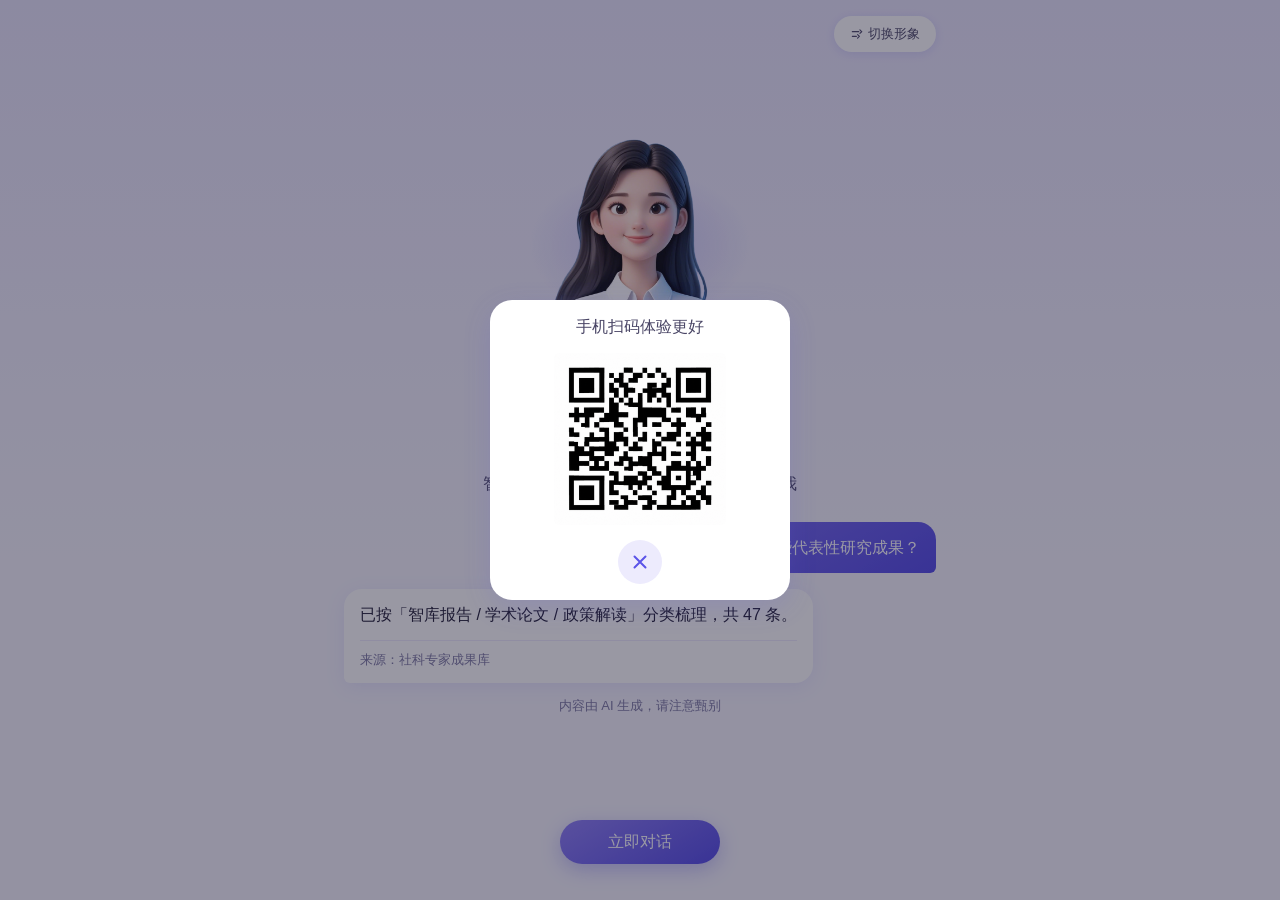
==== index.html @ 38e5b676 "feat: H5 演示站 v1 —— 对话主链路、登录态与账户体系 覆盖首页 / 对话 / 历史 / 账户 / 改手机号 / 404 / 500 七页， 设计体系落在 h5v2/（与父仓库 manua" ====
<!doctype html>
<html lang="zh-CN">
<head>
<meta charset="utf-8">
<meta name="viewport" content="width=device-width, initial-scale=1, viewport-fit=cover">
<title>数字人对话 | 湖北社科数据信息联盟</title>
<link rel="stylesheet" href="./h5v2/tokens.css">
<link rel="stylesheet" href="./h5v2/base.css">
<style>
/* ==========================================================================
   首页 · Companion-Hero —— 见 h5v2/DESIGN.md §4.1
   骨架：顶部切换形象 → 数字人形象位 → 问候语 → 收音波形 →
         对话示例（用户气泡 / AI 气泡）→ AI 标识合规行 → 底部圆形操作区

   本文件只写结构与页面级变体类，不覆写 base.css 的组件样式（§12）。
   气泡、来源标注、AI 标识三个组件来自 base.css D3，此处只给它们一个纵向栈。
   ========================================================================== */

/* 隐藏滚动条，但保留滚动能力。
   移动端本来不画滚动条，这里只处理桌面浏览器预览与部分安卓 WebView
   （Chromium 会在右侧画一条常驻条，截图与真机观感都对不上）。
   注意不是 overflow: hidden —— 那会把滚动一起禁掉，
   也是体系 §11 明令禁止的横向溢出兜底写法。
   微信 X5 是 Chromium 内核走 ::-webkit-scrollbar，Firefox 走 scrollbar-width。 */
html {
  scrollbar-width: none;        /* Firefox */
  -ms-overflow-style: none;     /* 旧 Edge / IE 内核 */
}
html::-webkit-scrollbar,
body::-webkit-scrollbar {
  width: 0;
  height: 0;
}

/* 顶部雾光铺在 body 上，由画布铺满整个视口宽度。
   不能画在 .home 上：.h5 有 max-inline-size: var(--w-content)（640px），
   宽屏下正文列居中，画在列上则两侧露出 body 的纯底色 --canvas，
   看起来就是"左右两片空白"。铺到 body 后，任何宽度下渐变都连续。
   微信内视口本来就窄于 640px，效果与改动前一致。
   形象背后那圈品牌柔光由 base.css 的 .figure::before 提供，
   这里不叠 --grad-aura，否则同一处渐变会重影。 */
body {
  background: var(--grad-hero);
}

.home__main {
  flex: 1 1 auto;
  display: flex;
  flex-direction: column;
  padding-top: var(--sp-md);
  /* 内容超出视口时整页滚动（§9「页面必须能滚」），不做固定高度 */
}

/* 顶部工具行：切换形象。这里不重绘微信导航栏，只是一个页内动作。 */
.toprow {
  display: flex;
  justify-content: flex-end;
}

/* 主体内容在「胶囊以下、按钮以上」的剩余空间里垂直居中。
   用前后两个弹性占位实现，而不是 justify-content: center ——
   居中溢出是双向的，内容高于容器时顶部会被推出视口且永远滚不到。
   弹性占位在空间不足时收缩为 0，内容自然从顶部开始并正常滚动。 */
.home__stage {
  flex: 1 1 auto;
  display: flex;
  flex-direction: column;
}
.home__stage::before,
.home__stage::after {
  content: "";
  flex: 1 1 0;
  min-height: 0;
}

/* 形象位：固定几何舞台（§9.1 允许写死的场景之一）。
   高度是「视口扣掉其余全部内容」后的剩余量：
     578px = 页面内边距 + 顶部胶囊 + 问候语 + 收音行 + 对话示例 + 合规行
           + 底部按钮让位（实测值，改文案后需重新实测）
   宽屏/高屏时撑到基准 286px（--figure-hero）；矮屏先压形象，
   压到 190px 为止，再不够才整页滚动。这样首屏始终是「一屏叙事」。 */
.figure--hero {
  max-width: 300px;   /* 固定几何：避免平板宽度下形象被拉成巨幅 */
  margin: var(--sp-sm) auto 0;
  height: clamp(190px, calc(100dvh - 578px), var(--figure-hero));
  /* 行高必须显式定为容器高。
     .figure 是 grid，隐式行高为 auto 时会被图片内容撑到 300px，
     于是 .figure__img 的 max-height:100% 解析成 300 而不是舞台高度，
     图片溢出、顶部被裁（实测裁掉 66px，正好切到头顶）。
     定为 100% 后图片按舞台高度等比缩放，不再溢出。 */
  grid-template-rows: 100%;
}

/* 问候语居中：首页是「建立关系」的场景，不是信息列表，
   居中的问候与形象位共用同一条中轴，视线不用左右找对齐线。 */
.home__greet {
  padding-top: var(--sp-md);
  text-align: center;
}

/* 收音状态行：波形 + 一句状态文字，作为整体居中。
   波形只在真正收音时动（§8），静止态是静态图形，不空转。 */
.listening {
  display: flex;
  align-items: center;
  justify-content: center;
  gap: var(--sp-xs);
  padding-top: var(--sp-md);
}
.listening__text {
  font-size: var(--text-base);
  color: var(--ink-3);
  /* 文案颜色跟着状态走，过渡只动 color（§8 只动 transform/opacity 的补充：
     颜色过渡属于允许的「背景色/边框色过渡」同类，不引起重排） */
  transition: color var(--dur-short) var(--ease-out);
}
/* 未收音时是灰色动作提示；收音中转为品牌色，与波形、按钮同步 */
.listening__text.is-live {
  color: var(--brand);
}

/* 对话流容器。base.css 有气泡本身，但没有给它们一个纵向栈，
   这里是页面级结构类，数值全部走令牌。 */
.thread {
  display: flex;
  flex-direction: column;
  gap: var(--sp-md);
  padding-top: var(--sp-lg);
}

/* 底部圆形操作区：浮动固定在视口底部，内容从下方穿过。
   用 fixed 而非 sticky —— sticky 要有个滚动祖先才粘得住，
   这里内容居中后整页可能不滚，sticky 就浮不起来了。
   文字色与阴影已由 base.css 的 .iconbtn 提供，不覆写。 */
.dock--float {
  position: fixed;
  left: 50%;
  bottom: calc(var(--sp-lg) + var(--pad-bottom));
  transform: translateX(-50%);
  z-index: var(--z-nav);
  display: none;          /* 默认藏起，微信端由 .is-wx 换回来 */
}

/* ==========================================================================
   底部动作区：按环境二选一
   ==========================================================================
   微信端：录音 · 键盘两个图标钮 —— 语音与身份都由微信提供。
   非微信：整组换成「立即对话」。两个钮都要靠微信（语音入口、登录），
           留着也点不动，不如换成一个能用的。

   **默认（无 JS、无类名）显示哪一个**：先给「非微信」是保守选择 ——
   非微信下显示可用入口，总好过微信下露出两个会弹登录框的钮；
   而微信端脚本一定会跑（不然整个页面都不工作），跑起来就切过去。
   若脚本没跑，微信端会看到「立即对话」，仍可用，只是少了语音入口。 */
.dock-cta {
  position: fixed;
  left: 50%;
  bottom: calc(var(--sp-lg) + var(--pad-bottom));
  transform: translateX(-50%);
  z-index: var(--z-nav);

  display: inline-flex; align-items: center; justify-content: center;
  min-height: var(--h-control);
  padding: 0 var(--sp-2xl);
  border-radius: var(--r-pill);
  background: var(--grad-brand);
  color: var(--on-brand);
  font-size: var(--text-base);
  font-weight: var(--w-mid);
  white-space: nowrap;
  box-shadow: var(--sh-brand);
  transition: transform var(--dur-micro) var(--ease-out);
}
.dock-cta:active { transform: translateX(-50%) translateY(1px); }
/* 按钮不该有链接的下划线。base.css 给 a:hover 加了 text-decoration: underline，
   那是给正文里的链接用的；这里是按钮形态，覆写掉。 */
.dock-cta,
.dock-cta:hover { text-decoration: none; }

/* 收音状态行（波形 + 「点按开始说话」）整块只在微信端出现：
   非微信端没有语音入口（底部已换成「立即对话」），留一行「点按开始说话」
   会指着一个不存在的动作。默认隐藏，微信端由 .is-wx 放出来。 */
.listening { display: none; }
.is-wx .listening { display: flex; }

/* ==========================================================================
   扫码引导弹层 —— 定死 300×300，不做任何响应式
   ==========================================================================
   尺寸写死是刻意的例外：这张弹窗在演示里要出现在各种截图中，
   「每个视口长得都一样」比「随屏幕自适应」更重要。
   注意与体系「避免绝对高度」（§9）的冲突 —— 那条针对的是**页面容器**，
   弹窗是固定几何控件，属于官方允许的豁免（同 §9.1 的形象位）。

   300×300 装不下「标题 + 大二维码 + 取消钮」三件，
   必须收掉一样。这里收了边距与二维码，而不是删取消钮 ——
   二维码天然不会被「看到一个就够」，多留 15px 的实际扫码距离影响极小，
   而少一个关闭按钮就是硬伤。

   选择器写成 dialog.modal.qrsheet 而不是单个 .qrsheet：
   base.css 里 dialog.modal 的特异性是 (0,1,1)，比单类名的 (0,1,0) 高，
   不叠一层就会被它的 width / max-width / padding 静默盖掉（本页踩过一次）。 */
dialog.modal.qrsheet {
  width: 300px;
  height: 300px;
  max-width: none;
  box-sizing: border-box;
  /* 竖向排布 + 把内容摊开：标题在上、二维码居中、取消钮贴底 */
  display: flex;
  flex-direction: column;
  align-items: center;
  justify-content: space-between;
  padding: var(--sp-md);
  /* 整层文字居中：.modal 是屏幕居中的陈列式弹层，标题左对齐会显得偏。
     二维码本身也是居中元素，整体一条中轴。 */
  text-align: center;
}

/* dialog 未打开时必须真正消失。
   原生 dialog 默认 `display: none`，但上面给 `dialog.modal.qrsheet` 写了
   `display: flex` —— 那条**特异性更高**，把 UA 的隐藏盖掉了，
   于是这个弹层在关闭状态下依然渲染成页面里的一块内容（微信端「滑动可见」
   就是这个原因）。补一条同特异性的规则把它按回 none。
   `[open]` 的 (0,2,1) > 这里 (0,2,1) 且后写，所以打开时仍正常显示。 */
dialog.modal.qrsheet:not([open]) { display: none; }

/* 标题弱化：这一屏的主角是二维码，标题只是一行注解。
   用 --text-base(16) —— 比二维码低一个量级，也与正文同级，不再抢眼。
   说明句已移除 —— 标题本身「手机扫码体验更好」已经说完了。
   nowrap：定死尺寸后标题若折行会顶掉下面的二维码。 */
dialog.modal.qrsheet h2 {
  font-size: var(--text-base);
  font-weight: var(--w-mid);
  color: var(--ink-2);
  white-space: nowrap;
}

.qrbox {
  display: grid;
  place-items: center;
  min-height: 0;         /* 允许在 flex 列里收缩，否则会把取消钮挤出去 */
}
/* 二维码：定死尺寸容器下的确定性取值。
   300 − 上下内边距(16×2) − 标题行(约 24) − 取消钮(44) − 两段间隙 ≈ 186。 */
.qrbox img {
  width: 180px;
  height: 180px;
  padding: var(--sp-2xs);
  background: #FFFFFF;   /* 二维码必须压白底，深色下不加白底会与深底糊在一起 */
  border-radius: var(--r-sm);
}
/* 取消钮：底部居中。
   原先是白底 + 品牌色图标，在同样偏白的弹层面板上几乎看不出是个按钮
   （用户反馈「不够明显」）。改成品牌柔光底 + 品牌色图标 ——
   有了可辨的底，「这是个能按的东西」才立得住；
   仍是次级观感（不是实心主色），不会抢走二维码的注意力。 */
.qrbox__close { display: flex; justify-content: center; }
.qrbox__close .iconbtn {
  width: var(--h-control);
  height: var(--h-control);
  min-height: var(--h-control);
  background: var(--brand-soft);
  color: var(--brand);
  /* 柔光底已经说明了边界，阴影反而脏；去掉基类那层 sh-btn */
  box-shadow: none;
}
/* 图标略放大：圆钮里 20px 的叉偏小，视觉上「按不实」 */
.qrbox__close .iconbtn svg { width: 22px; height: 22px; }

/* 微信端（由脚本打上 .is-wx）把两个图标钮换回来 */
.is-wx .dock { display: flex; }
.is-wx .dock-cta { display: none; }

/* 录音中：录音键上色，与收音行的波形呼吸同步。
   用 base.css 既有的 .iconbtn--brand 变体（品牌渐变底 + 反白图标 + 品牌投影），
   不新增视觉语言。颜色不是唯一信号 —— 波形动起来、文案切成「我在听，你说」、
   按钮 aria-pressed 转 true，三条通道同时说明状态（§10）。

   这里只保留 transform 过渡（按下反馈），去掉 background-color 过渡：
   .iconbtn 的录音态背景是渐变（background-image），而它的背景色是 transparent。
   background-image 不参与过渡，背景色却在过渡 —— 途中渐变被近乎透明的背景色
   挡住，图标却已经转白，会出现约 100ms 的「图标消失」帧。
   状态切换一步到位更干净，也不会引起重排（§8）。 */
#btn-mic {
  transition: transform var(--dur-micro) var(--ease-out);
}

/* 录音中：与回复播报钮同一套扩散波 —— 同一个 speakwave 关键帧，
   视觉语言不分叉（都是「这个元素正在出声」）。
   挂在 .iconbtn--brand 上而不是自己加状态类：录音时 render() 已经会给
   这个类（品牌渐变底），复用现成的判据，不再多一个要同步的状态。
   波纹只在真正收音时出现；识别中（.is-busy）不加，那时是转圈在表达进度。 */
#btn-mic.iconbtn--brand:not(.is-busy)::after {
  content: '';
  position: absolute;
  inset: 0;
  border-radius: var(--r-pill);
  border: 2px solid var(--brand);
  animation: speakwave 1600ms var(--ease-out) infinite;
  pointer-events: none;
}
/* .iconbtn 没写 position，绝对定位的 ::after 会以页面为参照 —— 补上 */
#btn-mic { position: relative; }

/* 录音键三态图标互斥：麦克风 / 转圈 */
#btn-mic .iconbtn__spin { display: none; }
#btn-mic.is-busy .iconbtn__mic { display: none; }
#btn-mic.is-busy .iconbtn__spin { display: block; }

/* 识别中：转圈。只动 transform（§8），布尔量旋转最省事也最稳 */
#btn-mic.is-busy .iconbtn__spin {
  animation: micspin 800ms linear infinite;
}
@keyframes micspin { to { transform: rotate(360deg); } }

/* 识别中禁用按压位移，否则转圈会跟着跳 */
#btn-mic.is-busy:active { transform: none; }

/* 降级动效时转圈显式停住。
   不靠 base.css 的全局钳制（它把时长压到 150ms、只跑一次，
   结果同样是静止，但那条规则读起来像"忘了处理"）。
   口径与本文件的 .wave：停成静态可辨的图形，
   "正在进行"这件事由旁边那句「正在识别你说的话」承担，不靠图形空转（§8）。 */
@media (prefers-reduced-motion: reduce) {
  #btn-mic.is-busy .iconbtn__spin { animation: none; }
  /* 波纹停住，留一圈静态描边 —— 状态不丢（底色已是品牌渐变），
     但不空转。与 base.css 里 .speakbtn 的处理同一口径。 */
  #btn-mic.iconbtn--brand:not(.is-busy)::after {
    animation: none;
    opacity: .45;
    transform: none;
  }
}
/* 内容底部让位 = 按钮直径 + 按钮下边距(--sp-lg) + 安全区 + 8px 余量。
   与 .dock--float 的 bottom 口径一致，最后一行正好落在按钮上方。 */
.home__main--hasdock {
  padding-bottom: calc(var(--h-dock) + var(--sp-lg) + var(--pad-bottom) + var(--sp-xs));
}

/* ---- 形象选择弹层（原生 dialog，见 DESIGN.md D8） ---- */
.picker {
  display: flex;
  flex-direction: column;
  gap: var(--sp-xs);
  margin-top: var(--sp-md);
}
.picker__opt {
  width: 100%;
  display: flex;
  align-items: center;
  gap: var(--sp-md);
  padding: var(--sp-sm);
  background: var(--mist-1);
  border-radius: var(--r-md);
  text-align: left;
  /* 选中态只改 outline-color，不改 border-width（会抖，§5） */
  outline: 2px solid transparent;
  outline-offset: -2px;
  transition: outline-color var(--dur-micro) var(--ease-out);
}
.picker__opt[aria-pressed="true"] { outline-color: var(--brand); }

.picker__thumb {
  flex: 0 0 auto;
  width: 56px;   /* 固定几何控件：头像缩略图（§9.1） */
  height: 56px;
  border-radius: var(--r-pill);
  overflow: hidden;
  /* 白底占位素材直接落在白底上，无需 multiply，深浅色下都不用换混合模式 */
  background: var(--surface);
}
.picker__thumb img {
  width: 100%;
  height: 100%;
  object-fit: cover;
  object-position: 50% 12%;
}
.picker__body { flex: 1 1 auto; min-width: 0; }
.picker__name { display: block; font-size: var(--text-base); font-weight: var(--w-mid); }
.picker__desc { display: block; margin-top: var(--sp-3xs); font-size: var(--text-xs); color: var(--ink-3); }
/* 选中不只靠颜色：另给一个勾选图标（§10 状态双通道） */
.picker__check { flex: 0 0 auto; width: 20px; height: 20px; color: var(--brand); opacity: 0; }
.picker__opt[aria-pressed="true"] .picker__check { opacity: 1; }

/* ---- 录音识别结果弹窗 ---- */

/* 编辑框：多行、可改。录音转写结果常有错字，让用户改完再发。
   base.css 的 .field__input 是单行样式，这里给 textarea 补最小高度与行高。 */
.speechbox {
  min-height: 108px;
  line-height: var(--lh-body);
  resize: none;              /* 移动端不需要手动拉高，交给 rows 与自适应 */
  overflow-y: auto;
}

/* 说明句与编辑框之间的间距。
   base.css 的 dialog.sheet p 只给了 --sp-xs（8px）下边距，说明句会贴住输入框。
   按正文行距的呼吸感取 --sp-md（16px），不覆写 base.css 的 p 规则，只作用于本处。 */
.speechsheet-intro { margin-bottom: var(--sp-md); }

/* 录音期间的禁用外观。
   口径沿用 base.css 的 .iconbtn[disabled]（opacity .45）。
   选择器不绑 .iconbtn —— 被拦的两个按钮一个是 .iconbtn（键盘）、
   一个是 .pill（切换形象），绑了就漏掉后者。
   看着还能按却按不动，比看着就不能按更糟，所以压暗是必需的，
   但 pointer-events 要保留 auto，否则收不到点击、给不出原因提示。 */
.is-blocked {
  opacity: .45;
  cursor: not-allowed;
}
.is-blocked:active { transform: none; }

/* 反馈条走顶部 —— 已收进 base.css 的 .toast，本页不再覆写。
   原先这里有一份「贴底改贴顶」的页面级覆写，那是因为组件默认贴底；
   现在组件统一走顶部，各页就不必各自纠正一遍。 */
</style>
</head>
<body>

<div class="h5 home">
  <main class="h5__main home__main home__main--hasdock">

    <div class="toprow">
      <button class="pill" type="button" id="change-avatar">
        <svg viewBox="0 0 24 24" fill="none" stroke="currentColor" stroke-width="2"
             stroke-linecap="round" aria-hidden="true">
          <path d="M4 8h11M4 16h7"/><path d="M17 5l3 3-3 3M13 13l3 3-3 3"/>
        </svg>
        切换形象
      </button>
    </div>

    <div class="home__stage">

      <figure class="figure figure--hero">
        <!-- 属性尺寸要与素材真实比例一致（1024×1024，1:1）。
             写成 300×400（3:4）会在解码前按错误比例占位、加载完再跳一下。
             另注意 img 有 max-height:100%，舞台比 300px 矮时会从顶部裁掉
             超出部分，所以这张图必须能与舞台共存，别再把舞台压得比图还矮。 -->
        <!-- 这里的初始 src 必须与 AVATARS[0] 一致：脚本要等人像解码后才替换，
             不一致的话首帧会闪一下另一张形象。 -->
        <img class="figure__img" id="hero-img"
             src="./h5v2/assets/avatars/avatar-01.png"
             alt="数字人形象：3D 女性，白色衬衫，无动作"
             width="300" height="300" loading="eager" decoding="async">
      </figure>

      <div class="greet home__greet">
        <h1 class="greet__hi">你好，今天想聊点什么</h1>
        <p class="greet__sub">智库报告 / 学术论文 / 政策解读，都可以问我</p>
      </div>

      <!-- 默认态「点按开始说话」：这是给用户的一句动作提示，不是收音状态。
           波形与之联动，未收音时静止（不加 is-live），点按后才起呼吸。 -->
      <div class="listening" role="status" aria-live="polite">
        <span class="wave" id="hero-wave" aria-hidden="true">
          <i></i><i></i><i></i><i></i><i></i><i></i><i></i>
        </span>
        <span class="listening__text" id="listen-text">点按开始说话</span>
      </div>

      <!-- 对话示例：让用户一眼看懂这个入口能问什么、答成什么样。
           内容为演示数据，AI 回答连带来源（DESIGN.md §7 可核查）。 -->
      <section class="thread" aria-label="对话示例">
        <p class="bubble bubble--user">长江经济带的区域协调发展，有哪些代表性研究成果？</p>

        <div class="bubble bubble--ai">
          已按「智库报告 / 学术论文 / 政策解读」分类梳理，共 47 条。
          <span class="bubble__src">来源：社科专家成果库</span>
        </div>
      </section>

      <p class="aiflag">内容由 AI 生成，请注意甄别</p>

    </div>

  </main>
</div>

<div class="dock dock--float">
  <!-- aria-pressed=false 是默认态：尚未录音。
       三态：默认（白底紫图标）→ 录音中（品牌渐变 + .iconbtn--brand）
             → 识别中（.is-busy，麦克风换成转圈）。 -->
  <button class="iconbtn" type="button" id="btn-mic"
          aria-label="录音提问" aria-pressed="false">
    <svg class="iconbtn__mic" viewBox="0 0 24 24" fill="none" stroke="currentColor" stroke-width="1.9"
         stroke-linecap="round" aria-hidden="true">
      <rect x="9" y="3" width="6" height="11" rx="3"/><path d="M5 11a7 7 0 0 0 14 0M12 18v3"/>
    </svg>
    <svg class="iconbtn__spin" viewBox="0 0 24 24" fill="none" stroke="currentColor" stroke-width="2.2"
         stroke-linecap="round" aria-hidden="true">
      <circle cx="12" cy="12" r="9" stroke-opacity=".3"/>
      <path d="M21 12a9 9 0 0 0-9-9"/>
    </svg>
  </button>
  <!-- 录音期间本钮不可达：href 由脚本摘除，点击改为提示。 -->
  <a class="iconbtn" href="./chat.html" id="btn-keyboard" aria-label="键盘输入">
    <svg viewBox="0 0 24 24" fill="none" stroke="currentColor" stroke-width="1.9"
         stroke-linecap="round" stroke-linejoin="round" aria-hidden="true">
      <rect x="2.5" y="5.5" width="19" height="13" rx="2.6"/>
      <path d="M7 10h.01M11 10h.01M15 10h.01M7 14h10"/>
    </svg>
  </a>
</div>

<!-- 非微信浏览器备选入口：那两个图标钮（录音 / 键盘）要依赖微信的语音与登录，
     非微信端两个都用不了，所以整组换成一句话进对话。
     微信端仍用原本那两个钮（授权由 Auth.boot() 在加载时完成）。
     这个 <a> 常驻在 DOM 里，只是非微信端才出现，所以自带 href 兜底、
     不需要脚本参与 —— 纯样式切换，少了「脚本没跑起来就没有入口」的风险。 -->
<a class="dock-cta" href="./chat.html" id="btn-start">立即对话</a>

<dialog class="sheet" id="avatar-sheet" aria-labelledby="avatar-sheet-title">
  <h2 id="avatar-sheet-title">选择数字人形象</h2>

  <div class="picker" id="avatar-list"></div>

  <div class="cluster">
    <button class="btn btn--quiet" type="button" id="avatar-cancel">取消</button>
  </div>
</dialog>

<!-- 录音转写弹窗。识别结果常带错字，先给用户一个可改的框再发。
     用原生 dialog：Esc 自带关闭，焦点自动锁在弹层内。 -->
<dialog class="sheet" id="speech-sheet" aria-labelledby="speech-title">
  <h2 id="speech-title">确认提问内容</h2>
  <p class="speechsheet-intro">以下是语音识别结果，可以直接修改。</p>

  <label class="field" for="speech-text">
    <span class="sr-only">语音识别结果</span>
    <textarea class="field__input speechbox" id="speech-text" rows="3"
              spellcheck="false"></textarea>
  </label>

  <div class="cluster">
    <button class="btn btn--quiet" type="button" id="speech-cancel">取消</button>
    <button class="btn btn--primary" type="button" id="speech-send">发送</button>
  </div>
</dialog>

<!-- 扫码引导：非微信浏览器打开时自动弹出。
     非微信端没有录音入口（底部已换成「立即对话」），扫码进微信体验才完整。
     用 .modal（居中）而不是 .sheet（贴底）：一张二维码居中陈列更像「看板」，
     从底部升起会读成「顺手划掉的提示」，与它要引导的动作不符。 -->
<dialog class="modal qrsheet" id="qr-sheet" aria-labelledby="qr-title" tabindex="-1">
  <h2 id="qr-title">手机扫码体验更好</h2>

  <div class="qrbox">
    <img src="./assets/demo-qr.png" alt="扫码在微信中打开" width="320" height="320"
         loading="lazy" decoding="async">
  </div>

  <!-- 取消：底部居中的圆形图标钮（×）。与首页底部那系列圆钮同一套外观
       （base.css 的 .iconbtn），只是尺寸按弹层收一档到 --h-control。 -->
  <div class="qrbox__close">
    <button class="iconbtn" type="button" id="qr-close" aria-label="关闭">
      <svg viewBox="0 0 24 24" fill="none" stroke="currentColor" stroke-width="2.2"
           stroke-linecap="round" aria-hidden="true">
        <path d="M6 6l12 12M18 6L6 18"/></svg>
    </button>
  </div>
</dialog>

<!-- 反馈条：只在「结果不可见」时用（§7）。录音期间点了禁用钮属于此类。 -->
<div class="toast" id="toast" role="status" aria-live="polite" hidden></div>

<script src="./auth.js"></script>
<script>
(function () {
  'use strict';

  /* 占位素材两张，正式形象待授权后替换（DESIGN.md §6）。
     下标 0 即默认形象 —— 这里放女性。顺序同时是 localStorage 的取值口径，
     与 chat.html 的 AVATAR_SRC 必须逐位对应，改一边就要改另一边。 */
  var AVATARS = [
    {
      src: './h5v2/assets/avatars/avatar-01.png',
      name: '形象一',
      desc: '白色衬衫 · 女性',
      alt: '数字人形象：3D 女性，白色衬衫，无动作'
    },
    {
      src: './h5v2/assets/avatars/avatar-02.png',
      name: '形象二',
      desc: '浅蓝衬衫 · 男性',
      alt: '数字人形象：3D 男性，浅蓝衬衫，双手抱臂'
    }
  ];

  var current = 0;
  var heroImg = document.getElementById('hero-img');
  var sheet = document.getElementById('avatar-sheet');
  var list = document.getElementById('avatar-list');

  var CHECK_SVG =
    '<svg class="picker__check" viewBox="0 0 24 24" fill="none" stroke="currentColor" ' +
    'stroke-width="2.4" stroke-linecap="round" stroke-linejoin="round" aria-hidden="true">' +
    '<path d="M20 6L9 17l-5-5"/></svg>';

  function renderOptions() {
    list.innerHTML = AVATARS.map(function (a, i) {
      return '<button class="picker__opt" type="button" data-index="' + i + '" ' +
             'aria-pressed="' + (i === current) + '">' +
               '<span class="picker__thumb">' +
                 '<img src="' + a.src + '" alt="" width="56" height="56">' +
               '</span>' +
               '<span class="picker__body">' +
                 '<span class="picker__name">' + a.name + '</span>' +
                 '<span class="picker__desc">' + a.desc + '</span>' +
               '</span>' +
               CHECK_SVG +
             '</button>';
    }).join('');
  }

  /* 形象选择要跨页保持：对话页顶栏小头像与欢迎卡都用同一个形象。
     存 localStorage 而不是 URL 参数 —— 用户从首页去对话页有两条路径
     （键盘钮、录音转写弹窗发送），参数方案得两处都带上，漏一处就不一致。
     老内核可能禁 localStorage，读写都包一层 try，失败就退回默认形象。 */
  var AVATAR_KEY = 'skl.avatar';

  function rememberAvatar(i) {
    try { localStorage.setItem(AVATAR_KEY, String(i)); } catch (err) { /* 无痕模式等，忽略 */ }
  }

  function recallAvatar() {
    try {
      var v = parseInt(localStorage.getItem(AVATAR_KEY), 10);
      return (v >= 0 && v < AVATARS.length) ? v : 0;
    } catch (err) { return 0; }
  }

  function applyAvatar(i) {
    current = i;
    var a = AVATARS[i];
    heroImg.src = a.src;
    heroImg.alt = a.alt;
    renderOptions();
    rememberAvatar(i);
  }

  /* 形象选择。老内核（X5）无 showModal 时退化为直接轮换，
     不让首页的主入口变成死按钮。 */
  document.getElementById('change-avatar').addEventListener('click', function () {
    if (typeof sheet.showModal === 'function') {
      renderOptions();
      sheet.showModal();
    } else {
      applyAvatar((current + 1) % AVATARS.length);
    }
  });

  list.addEventListener('click', function (e) {
    var opt = e.target.closest('.picker__opt');
    if (!opt) return;
    applyAvatar(Number(opt.dataset.index));
    sheet.close();
  });

  document.getElementById('avatar-cancel').addEventListener('click', function () {
    sheet.close();
  });

  /* ======================================================================
     收音 → 识别 → 转写确认
     状态机：idle → recording → recognizing → idle（弹窗期间也属 idle，
     麦克风回到默认免得与弹窗两处同时"活跃"）
     这是演示件：识别结果与耗时都是写死的，不做真实录音。
     ====================================================================== */

  var mic = document.getElementById('btn-mic');
  var wave = document.getElementById('hero-wave');
  var listenText = document.getElementById('listen-text');

  var RECOGNIZE_MS = 2000;   /* 演示：识别耗时 2s，见需求 */

  /* 演示用识别结果 —— 与首页示例对话同一主题，跳转对话页后能接上 */
  var DEMO_SPEECH = '长江经济带的区域协调发展，有哪些代表性研究成果？';

  var speechSheet = document.getElementById('speech-sheet');
  var speechText = document.getElementById('speech-text');
  var toastEl = document.getElementById('toast');
  var keyboardBtn = document.getElementById('btn-keyboard');
  var changeAvatarBtn = document.getElementById('change-avatar');
  var keyboardHref = keyboardBtn.getAttribute('href');

  var state = 'idle';
  var recognizeTimer = null;
  var toastTimer = null;

  function isRecording() { return state === 'recording'; }

  /* 录音期间要做两件事：视觉上压暗到不可用，交互上拦住并给出原因。
     只压暗不拦、或只拦不压暗，都会让用户以为是页面坏了。
     键盘钮是 <a href>，还要摘掉 href 与 tabindex，
     否则键盘与读屏用户仍能 Tab 过来再回车跳走。 */
  function setBlocked() {
    var blocked = isRecording();
    [keyboardBtn, changeAvatarBtn].forEach(function (el) {
      el.classList.toggle('is-blocked', blocked);
      el.setAttribute('aria-disabled', String(blocked));
      if (blocked) el.setAttribute('tabindex', '-1');
      else el.removeAttribute('tabindex');
    });
    if (blocked) keyboardBtn.removeAttribute('href');
    else keyboardBtn.setAttribute('href', keyboardHref);
  }

  function toast(msg) {
    toastEl.textContent = msg;
    toastEl.hidden = false;
    clearTimeout(toastTimer);
    toastTimer = setTimeout(function () { toastEl.hidden = true; }, 2000);
  }

  /* 登录弹层里的成功提示走本页同一个 toast —— 位置与样式全站一套。 */
  Auth.onToast(toast);

  /* 环境分流 + 加载时授权。
     微信端：发起授权（Auth.boot），底部换成录音 / 键盘两个图标钮，
             并放出收音状态行。
     非微信端：什么都不做 —— 底部保持「立即对话」，收音行保持隐藏。

     判定**只看 UA**（MicroMessenger）。
     曾在这里加过「同时要有触摸 + 小屏」的附加条件，想挡掉桌面微信；
     结果真机微信也被挡了（`screen.width` 在安卓微信里常报物理分辨率，
     远大于 768）。真机实测优先于推测，去掉该条件 ——
     代价是桌面微信也会按微信端处理（它没有公众号授权能力），
     这个单一规则更好预期，也符合「微信浏览器里就该走微信那套」。 */
  if (Auth.isWeChat()) {
    document.documentElement.classList.add('is-wx');
    Auth.boot();
  } else {
    /* 非微信端：进页面就提示扫码去微信体验（那里才有语音入口）。
       微信端不弹 —— 已经在微信里了，这条提示没有意义。 */
    /* 自动弹出后取消钮会带上「选中」描边：showModal 把初始焦点给了弹层里
       第一个可聚焦元素（就是这个按钮），命中 base.css 的全局 :focus-visible。
       光给 dialog 加 tabindex="-1" 不够 —— Chromium 仍优先聚焦后代，
       必须显式把焦点收到弹层容器上。Esc / Tab 在弹层内的行为不受影响。 */
    var qrSheet = document.getElementById('qr-sheet');
    if (qrSheet) {
      /* 同转写弹窗：老内核无 showModal 时也要能显示，不能只写 if */
      if (typeof qrSheet.showModal === 'function') {
        qrSheet.showModal();
        qrSheet.focus();
      } else {
        qrSheet.setAttribute('open', '');
      }
    }
    document.getElementById('qr-close').addEventListener('click', function () {
      if (typeof qrSheet.close === 'function') qrSheet.close();
      else qrSheet.removeAttribute('open');
    });
  }

  /* ---- 三处联动的状态渲染 ---- */
  function render(next) {
    state = next;
    var rec = next === 'recording';
    var busy = next === 'recognizing';

    mic.setAttribute('aria-pressed', String(rec));
    mic.classList.toggle('iconbtn--brand', rec);
    mic.classList.toggle('is-busy', busy);
    /* 识别中按钮不再可点：此时再点是"取消识别"这种需求之外的语义，
       直接禁用比让它变成一个含义不明的开关更清楚。 */
    mic.disabled = busy;
    mic.setAttribute('aria-label',
      busy ? '正在识别录音' : (rec ? '结束录音' : '录音提问'));

    /* 波形与文案只在真正收音时活跃；识别中波形停住，文案说明在做什么 */
    wave.classList.toggle('is-live', rec);
    listenText.classList.toggle('is-live', rec);
    listenText.textContent = busy ? '正在识别你说的话'
                          : rec ? '我在听，你说' : '点按开始说话';

    setBlocked();
  }

  /* 识别完成 → 弹出可编辑的确认框，用户改完点「发送」才进对话页。
     这一步不能省：识别结果常有错字，直接发出去就把错字带上了。
     两端同一条路径（非微信没有语音入口，走不到这里；将来放开也是这套）。 */
  function finishRecognize() {
    recognizeTimer = null;
    render('idle');
    speechText.value = DEMO_SPEECH;
    /* 兜底分支不能省：老内核（部分微信 X5）没有 showModal，
       只写 if 的话弹窗永远不弹 —— 表现就是「点完录音什么也没发生」。
       与 auth.js 的 open() 同一套写法（那边一直是对的，这里漏了）。
       兜底用 setAttribute('open')，配套定位见 base.css 的 @supports not selector(dialog:modal)。 */
    if (typeof speechSheet.showModal === 'function') speechSheet.showModal();
    else speechSheet.setAttribute('open', '');
    speechText.focus();
  }

  /* 关弹窗：同样两条路。只调 close() 的话，走兜底打开时这条是空操作，
     弹窗关不掉（点取消没反应）。 */
  function closeSheet() {
    if (typeof speechSheet.close === 'function') speechSheet.close();
    else speechSheet.removeAttribute('open');
  }

  /* 带着提问跳对话页，由那边作为首条消息发出。
     文本走 sessionStorage，**不只**靠 ?q=：
     查询串会被中间层改掉 —— 开发服务器的「干净 URL」301 会把整条 query 丢掉
     （缓存过的重定向尤其顽固），微信 WebView 也可能重写 URL。
     这条文本是用户刚说、刚改的，丢了就是数据丢失，所以要一条不经 URL 的通道。
     ?q= 仍然拼上：直接粘贴带参链接、或脚本没跑起来时，那边还能读到。 */
  function goChat(text) {
    try { sessionStorage.setItem('skl.pendingQ', text); } catch (e) { /* 无痕模式等，忽略 */ }
    window.location.href = './chat.html?q=' + encodeURIComponent(text);
  }

  /* 录音不做登录校验：本页的登录统一在加载时完成（微信调授权），
     所以走到这里身份已经确定了。原先在此处 require 的写法已移除 ——
     校验前移后，每个操作点再拦一遍只会多出重复的弹层路径。 */
  mic.addEventListener('click', function () {
    if (state === 'idle') { render('recording'); return; }
    if (state === 'recording') {
      render('recognizing');
      recognizeTimer = setTimeout(finishRecognize, RECOGNIZE_MS);
    }
  });

  /* 录音期间的互斥保护。键盘钮是 <a href>，摘掉 href 才能真正拦住导航；
     形象切换钮是 button，靠这里拦住。两处都给同一条提示。 */
  var BLOCKED_MSG = '正在录音';
  keyboardBtn.addEventListener('click', function (e) {
    if (!isRecording()) return;
    e.preventDefault();
    toast(BLOCKED_MSG);
  });
  changeAvatarBtn.addEventListener('click', function (e) {
    if (!isRecording()) return;
    e.stopImmediatePropagation();
    toast(BLOCKED_MSG);
  }, true);   /* 捕获阶段先拦，避免又把选择弹层推开 */

  /* ---- 转写弹窗的动作 ---- */
  document.getElementById('speech-cancel').addEventListener('click', closeSheet);

  document.getElementById('speech-send').addEventListener('click', function () {
    var text = speechText.value.trim();
    if (!text) {
      speechText.focus();
      toast('内容不能为空');
      return;
    }
    /* 文本经 sessionStorage（并带 ?q=）交给对话页，由那边作为首条提问发出 */
    closeSheet();
    goChat(text);
  });

  /* 启动：读回上次选的形象，再进入 idle */
  current = recallAvatar();
  applyAvatar(current);
  render('idle');
})();
</script>
</body>
</html>
---- h5v2/tokens.css ----
/* ==========================================================================
   湖北社科数据信息联盟 · 微信 H5 设计体系 v2 —— 令牌（唯一真源）
   位置：05-Design/design-system/h5v2/tokens.css
   方向：明亮靖紫（A 案）· 浅冷雾底 + 柔和弥散阴影 + 3D 数字人
   依据：.reference/H5端设计参考/ 七张参考图；微信官方大字号规范；工信部适老化规范

   使用约定
   1. 全站颜色、字体、字号、间距、圆角、动效一律引用本文件变量。
      业务样式里出现裸色值（#hex / rgb() / oklch()）或裸 font-family，视为违规。
   2. 语义命名，不按数值命名：写 --brand，不写 --color-purple。
   3. 中文 Web 字体不做外链（微信内 Google Fonts 不可达，CJK 全量字库 >5MB）。

   与 v1 的关键差异（改动前请读）
   · 颜色全部用 hex / rgba。v1 用 oklch()，而 oklch 需 Chrome 111+；
     微信 Android 旧内核（X5，微信 8.0.33 以前）不认，整条声明会静默失效 ——
     那是"颜色没了但控制台不报错"的坑。本版不冒这个风险。
   · 深度用柔和阴影，不用 1px 界格线（v1 相反）。
   · 品牌色可大面积使用，不再是 ≤5% 面积的克制点缀。
   · 新增数字人形象位、气泡、语音波形等对话链路组件令牌。
   ========================================================================== */

:root {
  color-scheme: light dark;

  /* ------------------------------------------------------------------ *
   * 1 · 雾与墨 —— 中性阶
   *   全部向品牌色相（紫）微着色，没有零彩度灰。
   *   死灰会显得没人管过；微偏紫的灰一眼就是"选过的"。
   * ------------------------------------------------------------------ */
  --mist-1:       #FBFAFE;   /* 最浅面：卡内嵌套底、输入框底 */
  --mist-2:       #F5F4FD;   /* 页面底：薰衣草白 */
  --mist-3:       #EDEBFD;   /* 选中底 / 轻提示底 / 品牌柔光 */
  --mist-4:       #E4E2F5;   /* 分隔线 */
  --mist-5:       #D6D3EC;   /* 控件描边（需被认出来，不是纯分隔） */

  --surface:      #FFFFFF;   /* 卡片底 */
  --canvas:       var(--mist-2);

  --ink:          #1E1B33;   /* 主文字 */
  --ink-2:        #4A4666;   /* 次级文字 */
  --ink-3:        #7A76A0;   /* 说明 / 时间 / 合规行 */
  --ink-on-dark:  #ECEBF5;   /* 深底上的文字 */

  --line:         var(--mist-4);
  --line-strong:  var(--mist-5);
  --overlay:      rgba(30, 27, 51, 0.45);

  /* ------------------------------------------------------------------ *
   * 2 · 靖紫 —— 品牌信号色，可大面积使用
   * ------------------------------------------------------------------ */
  --brand:        #5B54E8;   /* 主信号：主按钮底、激活态、链接、图标 */
  --brand-deep:   #443DD6;   /* 按下态 */
  --brand-soft:   #EDEBFD;   /* 选中底 / chip 底 / 柔光 */
  --on-brand:     #FFFFFF;   /* 品牌底上的文字 */
  --focus:        #3F37D6;   /* 仅 :focus-visible，比 brand 再深一档保证 3:1 */

  /* ------------------------------------------------------------------ *
   * 3 · 语义状态 —— 永远「颜色 + 图标 + 文案」三通道，禁止仅靠颜色。
   *   危险色独立于品牌色：v1 让朱砂一身二职（品牌 + 危险），
   *   结果是"删除"和"强调"长得一样。v2 拆开。
   * ------------------------------------------------------------------ */
  --info:         #2C63C7;
  --info-soft:    #EAF0FB;
  --ok:           #2F8F63;
  --ok-soft:      #E8F5EE;
  --warn:         #B5761F;
  --warn-soft:    #FBF1E0;
  --danger:       #D93A34;
  --danger-soft:  #FCECEB;

  /* ------------------------------------------------------------------ *
   * 4 · 渐变 —— 四个具名用途，不得新增第五处。
   *   渐变是当前 AI 生成物的头号识别特征；无节制使用会让页面廉价。
   *   正文区与数据区一律纯色底，渐变只出现在下面四处。
   * ------------------------------------------------------------------ */
  --grad-hero:    linear-gradient(180deg, #E7E4FB 0%, #F5F4FD 62%, #F5F4FD 100%);
  --grad-brand:   linear-gradient(150deg, #8B7CF6 0%, #4F46E5 100%);
  --grad-wave:    linear-gradient(180deg, #8B7CF6 0%, #4F46E5 100%);
  --grad-aura:    radial-gradient(58% 46% at 50% 40%,
                    rgba(139, 124, 246, 0.34) 0%, rgba(139, 124, 246, 0) 72%);

  /* ------------------------------------------------------------------ *
   * 5 · 字体 —— 2 个族 + 1 个等宽
   *   中文不下载字库，走系统字族；数字与拉丁若需 Archivo，
   *   必须自托管子集（≤40KB woff2）放入 fonts/，否则自然回落。
   * ------------------------------------------------------------------ */
  --font-display: "Archivo", "PingFang SC", "HarmonyOS Sans SC", "MiSans",
                  "Source Han Sans SC", "Noto Sans SC", "Microsoft YaHei", sans-serif;
  --font-body:    "PingFang SC", "HarmonyOS Sans SC", "MiSans",
                  "Source Han Sans SC", "Noto Sans SC", "Microsoft YaHei",
                  "Archivo", sans-serif;
  --font-mono:    "SFMono-Regular", "SF Mono", Menlo, Consolas,
                  "Archivo", monospace;

  --w-body:   400;
  --w-mid:    500;
  --w-head:   600;
  --w-strong: 700;

  /* ------------------------------------------------------------------ *
   * 6 · 字号 —— 单一比例（≈1.25）。单页最多出现 5 级。
   *   正文下限 16px；13px 只给标签与元信息，不承担阅读。
   * ------------------------------------------------------------------ */
  --text-xs:   0.8125rem;   /* 13 标签 / 时间 / 合规行 */
  --text-base: 1rem;        /* 16 正文 —— 对话气泡也用这一级 */
  --text-md:   1.125rem;    /* 18 强调正文 / 卡内小标题 */
  --text-lg:   1.375rem;    /* 22 卡片标题 / 问候语 */
  --text-xl:   1.75rem;     /* 28 区块标题 */
  --text-2xl:  2.125rem;    /* 34 页面标题 */
  --text-3xl:  2.625rem;    /* 42 数据大字 */

  /* 中文行高：正文 1.7（汉字字面率高，1.5 会挤）；标题 1.34；大标题 1.16（不低于 1.1） */
  --lh-display: 1.16;
  --lh-heading: 1.34;
  --lh-body:    1.70;
  --tracking-label: 0.06em;   /* 仅短标签 */

  /* ------------------------------------------------------------------ *
   * 7 · 间距 —— 4pt 刻度。间距用 px（绝对值）而不是 rem：
   *   微信官方《H5 页面大字号适配指引》要求"元素之间的间距使用绝对单位，
   *   不跟随字体缩放"。于是文字随档位变大、间距与安全距离不变。
   * ------------------------------------------------------------------ */
  --sp-3xs: 2px;
  --sp-2xs: 4px;
  --sp-xs:  8px;
  --sp-sm:  12px;
  --sp-md:  16px;
  --sp-lg:  24px;
  --sp-xl:  32px;
  --sp-2xl: 48px;
  --sp-3xl: 64px;
  /* 段落间距：工信部适老化规范要求段落间距 ≥ 行距 ×1.3。
     正文 16 × 1.7 = 27.2px，×1.3 = 35.4px，取 36px。 */
  --sp-para: 36px;

  /* ------------------------------------------------------------------ *
   * 8 · 尺度与盒模型 —— H5 竖屏优先
   * ------------------------------------------------------------------ */
  --w-content:  640px;                                 /* 列表 / 状态页：平板、大屏内容上限 */
  --w-docpage:  1000px;                                /* 对话页：PC 端加宽，对话流与输入条更好用 */
  --gutter:     clamp(16px, 4.2vw, 24px);              /* 页面左右留白 */
  --pad-start:  max(var(--gutter), var(--safe-left));
  --pad-end:    max(var(--gutter), var(--safe-right));
  --measure:    34em;                                  /* 中文正文行宽 ≈26–32 字 */
  --h-tap:      44px;                                  /* 最小热区；靠 min-height 撑开 */
  --h-pill:     36px;                                  /* 胶囊 / 页头小图标钮：次级动作的高度 */
  --h-control:  44px;                                  /* 输入与按钮共用基准高 */
  --h-input:    48px;
  --h-tabbar:   56px;
  --h-dock:     60px;                                  /* 底部圆形操作钮基准直径 */

  /* 数字人形象位 —— 随状态缩放，这是首页与对话页的分水岭 */
  --figure-hero: 286px;   /* 首页：占屏约 40%，形象位高度 */
  --figure-dock: 44px;    /* 对话页：缩为顶栏小头像 */

  --safe-top:    env(safe-area-inset-top, 0px);
  --safe-bottom: env(safe-area-inset-bottom, 0px);
  --safe-left:   env(safe-area-inset-left, 0px);
  --safe-right:  env(safe-area-inset-right, 0px);
  /* 底部固定条留白。iOS 微信有 history 时会多出一条前进/后退栏（约 50px），
     可把 --inset-toolbar 调成该高度，关键操作就不会被盖住。 */
  --inset-toolbar: 0px;
  --pad-bottom: calc(max(var(--safe-bottom), 12px) + var(--inset-toolbar));

  /* ------------------------------------------------------------------ *
   * 9 · 圆角与阴影 —— 深度靠阴影，不靠线（与 v1 相反）
   * ------------------------------------------------------------------ */
  --r-xs:    6px;
  --r-sm:    10px;
  --r-md:    14px;
  --r-card:  20px;    /* 大圆角白卡，参考图的主要形状 */
  --r-bubble:18px;
  --r-sheet: 22px;
  --r-pill:  999px;

  /* 阴影一律带品牌色相，不用中性黑 —— 中性黑阴影发脏，紫调阴影才"透气" */
  --sh-card:  0 4px 20px rgba(91, 84, 232, 0.10);
  --sh-raise: 0 8px 28px rgba(91, 84, 232, 0.16);
  --sh-btn:   0 2px 10px rgba(91, 84, 232, 0.14);
  --sh-sheet: 0 -8px 32px rgba(30, 27, 51, 0.16);
  --sh-brand: 0 6px 20px rgba(91, 84, 232, 0.32);   /* 品牌实心按钮的投影 */

  /* ------------------------------------------------------------------ *
   * 10 · 动效 —— 只动 transform / opacity；三条命名缓动
   * ------------------------------------------------------------------ */
  --dur-micro: 120ms;
  --dur-short: 220ms;
  --dur-long:  420ms;
  --ease-out:    cubic-bezier(0.16, 1, 0.3, 1);
  --ease-in:     cubic-bezier(0.7, 0, 0.84, 0);
  --ease-in-out: cubic-bezier(0.65, 0, 0.35, 1);

  /* ------------------------------------------------------------------ *
   * 11 · 层级 —— 六个命名层，导航层高于页内吸顶层
   * ------------------------------------------------------------------ */
  --z-base:    1;
  --z-raised:  10;
  --z-sticky:  100;
  --z-nav:     300;
  --z-modal:   400;
  --z-toast:   500;
  --z-tooltip: 600;
}

/* -------------------------------------------------------------------- *
 * 12 · 深色模式 —— 只动明度与彩度，色相不换。
 *      微信内跟随系统。品牌色在深底上须提亮，否则紫会"沉进背景"。
 * -------------------------------------------------------------------- */
@media (prefers-color-scheme: dark) {
  :root {
    --mist-1:      #1A1926;
    --mist-2:      #14131F;
    --mist-3:      #2A2743;
    --mist-4:      #2E2C40;
    --mist-5:      #3D3A55;

    --surface:     #1E1C2E;
    --canvas:      #14131F;

    --ink:         #ECEBF5;
    --ink-2:       #B9B6CE;
    --ink-3:       #8C89A6;
    --ink-on-dark: #ECEBF5;

    --line:        #2E2C40;
    --line-strong: #3D3A55;
    --overlay:     rgba(8, 7, 14, 0.62);

    --brand:       #8B84F2;
    --brand-deep:  #7A72EC;
    --brand-soft:  #2A2743;
    --on-brand:    #14131F;   /* 深色下品牌色变浅，压在上面的文字必须翻深 */
    --focus:       #A79CFA;

    --info:        #7FA8EE;  --info-soft:   #1E2A44;
    --ok:          #5FBF92;  --ok-soft:     #1B2E25;
    --warn:        #DDA84F;  --warn-soft:   #33291A;
    --danger:      #F0736D;  --danger-soft: #34201F;

    --grad-hero:   linear-gradient(180deg, #241F3D 0%, #14131F 62%, #14131F 100%);
    --grad-brand:  linear-gradient(150deg, #A79CFA 0%, #6F66EC 100%);
    --grad-wave:   linear-gradient(180deg, #A79CFA 0%, #6F66EC 100%);
    --grad-aura:   radial-gradient(58% 46% at 50% 40%,
                     rgba(139, 132, 242, 0.26) 0%, rgba(139, 132, 242, 0) 72%);

    --w-body:   350;   /* 浅字在深底上视觉加粗，正文减重一级 */
    --sh-card:  0 4px 20px rgba(0, 0, 0, 0.34);
    --sh-raise: 0 8px 28px rgba(0, 0, 0, 0.42);
    --sh-btn:   0 2px 10px rgba(0, 0, 0, 0.34);
    --sh-sheet: 0 -8px 32px rgba(0, 0, 0, 0.50);
    --sh-brand: 0 6px 20px rgba(111, 102, 236, 0.40);
  }
}

/* -------------------------------------------------------------------- *
 * 13 · 页面内字号档位（可选增强，不是用来对抗微信字号设置的）
 *
 * 微信自己的档位必须允许生效（官方要求元素随档位放大）。这个开关只是给页面
 * 再补一个"大字模式"入口用，与微信档位叠加生效。
 * 能这么做的前提是单位分工：字号 rem、间距与固定几何 px。
 *
 *   <html data-font-scale="large">    100% → 125%（16px → 20px）
 *   <html data-font-scale="xlarge">   100% → 145%（16px → 23px）
 * -------------------------------------------------------------------- */
html { font-size: 100%; }
html[data-font-scale="large"]  { font-size: 125%; }
html[data-font-scale="xlarge"] { font-size: 145%; }
---- h5v2/base.css ----
/* ==========================================================================
   湖北社科数据信息联盟 · 微信 H5 设计体系 v2 —— 基础层与组件层
   位置：05-Design/design-system/h5v2/base.css
   依赖：tokens.css（必须先引入）
   引入顺序：tokens.css → base.css → 页面样式

   业务页面只写结构与类名，不新增裸色值 / 裸字号 / 裸间距。
   不覆写本文件里的组件样式，用变体类扩展。
   ========================================================================== */

/* ==========================================================================
   A · 重置
   ========================================================================== */

*, *::before, *::after { box-sizing: border-box; }

html {
  /* 不写 text-size-adjust —— 让微信的字体档位真的放大文字。
     写了它等于关掉微信的适老化放大，那是拿合规换整齐。 */
  -webkit-text-size-adjust: 100%;
  text-size-adjust: 100%;
}

body {
  margin: 0;
  background: var(--canvas);
  color: var(--ink);
  font-family: var(--font-body);
  font-size: var(--text-base);
  font-weight: var(--w-body);
  line-height: var(--lh-body);
  overflow-wrap: break-word;
  /* 数字等宽：一切数据列对齐 */
  font-variant-numeric: tabular-nums;
  -webkit-font-smoothing: antialiased;
}

h1, h2, h3, h4, p, figure, blockquote, dl, dd { margin: 0; }
ul, ol { margin: 0; padding: 0; list-style: none; }

h1, h2, h3, h4 {
  font-family: var(--font-display);
  font-weight: var(--w-head);
  line-height: var(--lh-heading);
  letter-spacing: 0;
  text-wrap: balance;      /* 标题不出现孤字 */
  /* 标题永不斜体；中英混排的强调用字重或品牌色 */
}

img, svg, video { display: block; max-width: 100%; }

/* hidden 必须真的隐藏。
   `[hidden]` 的 display:none 来自 UA 样式表，而作者样式一律胜过 UA 样式 ——
   上面那条 `img { display: block }`（元素选择器，特异性最低）会把它盖掉，
   于是 <img hidden> 照旧渲染，只是塌成一条 44×10 的占位框。
   实测踩过：账户页微信身份行的头像位被这条空框顶下去 5px，图标看着偏下。
   这里显式声明一次，别让「写 hidden 却没生效」成为隐形陷阱。 */
[hidden] { display: none !important; }
button, input, textarea, select { font: inherit; color: inherit; }
button { background: none; border: 0; padding: 0; cursor: pointer; }
a { color: var(--brand); text-decoration: none; }
a:hover { text-decoration: underline; }

/* 焦点环：静态出现，永不淡入 */
:focus-visible {
  outline: 2px solid var(--focus);
  outline-offset: 2px;
  border-radius: var(--r-xs);
}
:focus:not(:focus-visible) { outline: none; }
/* 弹层容器只做焦点兜底，不是可操作控件。
   程序化聚焦（showModal 的自动聚焦、或页面显式 dialog.focus() 收走初始焦点）
   会把上面的焦点环画在容器自己身上。抑制容器自身的环，
   不动里面真正控件的焦点环。 */
dialog:focus-visible { outline: none; }

/* 只在屏幕阅读器里可见 */
.sr-only {
  position: absolute; width: 1px; height: 1px;
  padding: 0; margin: -1px; overflow: hidden;
  clip: rect(0 0 0 0); white-space: nowrap; border: 0;
}

/* ==========================================================================
   B · 版式工具
   ========================================================================== */

.t-display { font-size: var(--text-2xl); line-height: var(--lh-display); font-weight: var(--w-head); }
.t-title   { font-size: var(--text-xl);  line-height: var(--lh-heading); font-weight: var(--w-head); }
.t-lg      { font-size: var(--text-lg);  line-height: var(--lh-heading); font-weight: var(--w-head); }
.t-md      { font-size: var(--text-md);  font-weight: var(--w-mid); }
.t-body    { font-size: var(--text-base); line-height: var(--lh-body); }
.t-xs      { font-size: var(--text-xs);  color: var(--ink-3); }
.t-muted   { color: var(--ink-3); }
.t-2nd     { color: var(--ink-2); }
.t-brand   { color: var(--brand); }
.t-num     { font-family: var(--font-mono); font-variant-numeric: tabular-nums; }
  /* 长文正文：行宽受控，超 40 字回行困难 */
.prose { max-width: var(--measure); }
.prose > * + * { margin-top: var(--sp-para); }
.prose h2 { font-size: var(--text-lg); margin-top: var(--sp-xl); }
.prose h3 { font-size: var(--text-md); margin-top: var(--sp-lg); }

.stack   { display: flex; flex-direction: column; gap: var(--sp-md); }
.stack--sm { gap: var(--sp-sm); }
.stack--lg { gap: var(--sp-lg); }
.cluster { display: flex; align-items: center; gap: var(--sp-sm); flex-wrap: wrap; }
/* 微信 Android 旧内核（X5，微信 8.0.33 前）对 flex gap 支持不完整；
   若要覆盖到该版本，把 .cluster 的 gap 换成 margin-inline-end 相邻选择器。 */

/* ==========================================================================
   C · 页面骨架
   ========================================================================== */

.h5 {
  min-height: 100dvh;          /* dvh 不用 vh：微信地址栏收放会让 100vh 跳变 */
  max-inline-size: var(--w-content);
  margin-inline: auto;
  display: flex;
  flex-direction: column;
}

.h5__main {
  flex: 1 1 auto;
  padding-inline: var(--pad-start) var(--pad-end);
}

/* 页头：不画返回箭头、不画微信胶囊 —— 那两样由微信容器提供 */
.pagehead {
  padding: var(--sp-lg) var(--pad-end) var(--sp-md) var(--pad-start);
  display: flex; align-items: center; gap: var(--sp-sm);
  min-height: var(--h-tap);
}
.pagehead__title { font-size: var(--text-xl); font-weight: var(--w-head); }
.pagehead__sub { font-size: var(--text-xs); color: var(--ink-3); margin-top: var(--sp-3xs); }

/* 区块：分段用留白与细线，不用色块 */
.sec { padding-block: var(--sp-lg); }
.sec + .sec { border-top: 1px solid var(--line); }
.sec__head { margin-bottom: var(--sp-md); }
.sec__head h2 { font-size: var(--text-md); }
.sec__head p { font-size: var(--text-xs); color: var(--ink-3); margin-top: var(--sp-2xs); }

/* ==========================================================================
   D1 · 卡片 —— 大圆角 + 柔和阴影，是 v2 的主要形状
   ========================================================================== */

.card {
  background: var(--surface);
  border-radius: var(--r-card);
  box-shadow: var(--sh-card);
  padding: var(--sp-lg);
}
/* 卡内嵌套：换浅雾底、去掉阴影，避免"两层阴影打架"。
   （v1 禁止卡中卡；v2 允许，但内层必须降级为无阴影的浅底区块。） */
.card__inset {
  background: var(--mist-1);
  border-radius: var(--r-md);
  padding: var(--sp-md);
  box-shadow: none;
}
.card--pad-sm { padding: var(--sp-md); }

/* ==========================================================================
   D2 · 数字人形象位 —— v2 的核心资产
   ========================================================================== */

/* 首页态：占屏约 40%，底部渐隐以便问候语压在上层仍可读 */
.figure {
  position: relative;
  width: 100%;
  height: var(--figure-hero);
  display: grid; place-items: end center;
  /* 底部渐隐：形象下缘化开，避免生硬截断 */
  -webkit-mask-image: linear-gradient(180deg, #000 0%, #000 58%, transparent 94%);
          mask-image: linear-gradient(180deg, #000 0%, #000 58%, transparent 94%);
}
.figure__img {
  max-width: 100%; max-height: 100%; width: auto; height: auto;
  object-fit: contain; object-position: 50% 100%;
  /* 素材已是**透明底**（四角 alpha=0），所以不需要「白底融合」那套收边了。
     原先的径向遮罩 + multiply 是为白底抠图写的，现在只剩副作用：
     径向遮罩的纵向实心区只覆盖 20%~80%，而 1:1 素材的人物从第 0 行就开始，
     头顶整段落在渐隐区里被压没了。
     换成透明底素材时这两条就该删 —— 见 §6 与版本记录。 */
  user-select: none;
  -webkit-user-drag: none;
}
/* 形象背后的一圈品牌光晕，让形象"落"在页面里而不是贴上去 */
.figure::before {
  content: "";
  position: absolute; inset: 8% 6% 12%;
  background: var(--grad-aura);
  z-index: -1;
  pointer-events: none;
}

/* 对话页态：缩为顶栏小头像。
   这里原先写了几条 mask / blend 的复位（none / normal）来抵掉基类的白底融合，
   基类那两条已随透明底素材删掉，这些复位也就没有对象了，一并清掉。 */
.figure--dock {
  width: var(--figure-dock); height: var(--figure-dock);
  border-radius: var(--r-pill);
  overflow: hidden;
  background: var(--brand-soft);
  display: block;
  /* 必须去掉 .figure 基类的底部渐隐遮罩。
     那是给首页大形象「下缘化开」用的，对 44px 的圆头像只剩副作用：
     遮罩从 58% 就开始透明，圆的下三分之一被淡掉，
     看着像底边有一层渐变（实际是头像被抠掉了）。 */
  -webkit-mask-image: none; mask-image: none;
}
.figure--dock .figure__img {
  width: 100%; height: 100%;
  object-fit: cover; object-position: 50% 12%;
}
.figure--dock::before { display: none; }

/* 深色下原先要把 multiply 换成 screen，否则白底会被压成灰块。
   素材换成透明底后搭配混合模式已全部移除，这里只留一点点提亮 ——
   深色底上的浅色人物边缘会显得比实际更暗，轻提一档对比更贴。 */
@media (prefers-color-scheme: dark) {
  .figure__img { filter: brightness(1.06) contrast(1.04); }
  .figure--dock .figure__img { filter: none; }
}

/* ==========================================================================
   D2b · 对话页欢迎卡 —— 横向卡：左文案 + 右形象
   形态取自参考图 CueMe 对话页。对话尚未开始时，用一张卡把
   "我是谁、能做什么、从哪里开始"一次说清，而不是留一片空白等用户输入。
   有了第一条消息后，这张卡与 chips 让位给对话流。
   ========================================================================== */

/* 卡内形象的几何。这是**组件几何**不是设计令牌，所以随组件放在这里，
   不进 tokens.css（那份是颜色/字号/间距等全站语义）。
   宽高分开给：形象是 1:1 素材，但高度要额外容纳「头顶出血」以外的观感余量，
   所以不写成同一个值 —— 将来想只改高不改宽也留了口子。
   尺寸按「形象占卡片高 70%」定（375 / 414 / 320 三档）。
   **占比是自指的**：形象越大 → 文字列越窄 → 标题折行越多 → 卡片越高 →
   占比又被拉回去。所以不能解公式，要按实测的收敛点定 ——
   下面的数值是实测出来的，改文案或字号后必须重测，别按比例外推。

   代价：70% 与「标题 ≤2 行」互斥。2 行时形象上限只到 51%/60%/65%，
   取占比就要接受窄屏标题 3 行、卡片变高。

   用断点而不是 clamp：形象需求不单调（窄视口卡片更高，同样 70% 反而要更大的
   形象），一条曲线表达不了；硬凑会写出 min > max 的反向 clamp，看着像 bug。
   （别写 em：:root 的 em 是固定根字号，不随视口变，形象会被钉死。） */
:root {
  --herocard-figure-w: 137px;   /* ≥415：沿用 80% / 90% 档 */
  --herocard-figure-h: 137px;
}
/* 320 / 375 / 414 三档 70% 的实测解，逐档单独量出来的。
   三档的卡片高各不相同（320→220px、375→191px、414→201px），所以 70%
   对应的形象宽也不同，且**不单调**（375 只需要 134px，反而比 320 的 152px 小）——
   那是标题在哪一档恰好少折一行造成的。因此只能一档一条规则，别想着用曲线合并。 */
@media (max-width: 344.98px) {              /* 320 档 */
  :root { --herocard-figure-w: 152px; --herocard-figure-h: 152px; }
}
@media (min-width: 345px) and (max-width: 394.98px) {   /* 375 档 */
  :root { --herocard-figure-w: 134px; --herocard-figure-h: 134px; }
}
@media (min-width: 395px) and (max-width: 414.98px) {   /* 414 档 */
  :root { --herocard-figure-w: 140px; --herocard-figure-h: 140px; }
}

.herocard {
  position: relative;
  display: flex;
  /* 顶部对齐：形象要往上出血，底部对齐会把它按在卡底，出血就没了 */
  align-items: flex-start;
  /* 允许换行：卡内可以再放一行「占满整卡宽度」的东西（如提示词位）。
     只有两个子元素且放得下时不换行，既有卡片的外观不变。 */
  flex-wrap: wrap;
  gap: var(--sp-sm);
  background: var(--surface);
  border-radius: var(--r-card);
  box-shadow: var(--sh-card);
  padding: var(--sp-lg) var(--sp-lg) var(--sp-md);
  /* 这里不能裁剪 —— 卡内形象要越出卡片上沿（见 __figure）。
     原先靠 overflow: hidden，同时也顺手裁掉了渐变块与内容溢出；
     现在两件事各有其主：渐变块自己继承圆角（见 ::before），
     提示词轮播自己 overflow: hidden，所以卡片可以完全不裁。
     注意别改成 clip-path: inset(0 …)：那是四边一起裁，头顶照样被切。 */
}
/* 卡内一层极浅品牌渐变，让白卡不生硬。
   沿卡片自身圆角裁切：::before 是 inset:0 的绝对定位子元素，矩形四角会顶在
   卡片的直角上，若父层裁切被放开（见 .herocard 的 overflow），白卡圆角外
   会露出一点点浅紫。inherit 拿父层的圆角即可，不必重复写数值。 */
.herocard::before {
  content: "";
  position: absolute; inset: 0;
  background: linear-gradient(160deg, var(--brand-soft) 0%, transparent 62%);
  border-radius: inherit;
  pointer-events: none;
}
/* 文案块：正常流里唯一的行内内容，行高由它自己决定。
   右侧给形象留出宽度 —— 形象已改为绝对定位（见上），不再占位，
   所以这段让位必须由这里显式给，否则文字会钻到形象底下。
   宽度取自 --herocard-figure-w（与形象同一条曲线，见上面的 :root）。 */
.herocard__body {
  position: relative;
  flex: 1 1 auto;
  min-width: 0;
  padding-right: calc(var(--herocard-figure-w) + var(--sp-md));
}

/* 卡内整宽行：占满整卡宽度，与上下内容靠 gap 留白。
   用途是「需要一条完整宽度」的内容 —— 挤在 __body 里会被形象分走一半宽。 */
.herocard__wide { flex: 1 1 100%; position: relative; min-width: 0; }
.herocard__hi { font-size: var(--text-xs); color: var(--ink-3); }
.herocard__title {
  margin-top: var(--sp-2xs);
  font-size: var(--text-lg);
  font-weight: var(--w-head);
  line-height: var(--lh-heading);
  text-wrap: balance;
}
.herocard__cta { margin-top: var(--sp-md); }

/* 卡内形象：靠右上，头部越出卡片上沿（出血）。

   **绝对定位，脱离正常流。** 这是关键 —— 早先它是个 150px 高、却在流里的
   flex 项，整行高度被它撑到 150px；而文案块在桌面上只有 56px（标题一行），
   于是缩下来的是「标题与提示词之间空出 66px」，窄屏则是它吃掉 120px 宽度、
   文字列只剩 108px、标题被迫折五行。两个症状同一个病根。
   脱离流之后行高只由文案决定，上面两个问题一起消失，也不必按分辨率分档调尺寸。

   出血量：绝对定位的 `top` 相对的是包含块的**内边距盒**（此处即卡片上沿，无边框），
   所以直接写 -20px 就是「越出卡片 20px」，不要再减去 padding-top ——
   那是负 margin 时代的算法（流内起点在 content 顶部，才需要 24+20）。
   卡片上沿之外那 20px 需要上方有空间，由页面给（见 chat.html），
   否则会被 sticky 顶栏盖住。

   尺寸随屏宽连续缩放（clamp）：窄屏小一点、宽屏大一点，
   文字列才能始终拿到合适比例，而不是靠断点跳变。 */
.herocard__figure {
  position: absolute;
  top: -20px;
  right: var(--sp-lg);
  width: var(--herocard-figure-w);
  height: var(--herocard-figure-h);
  display: block;
}
/* 底部渐隐：与首页同一种手法（下缘化开），但曲线不同 ——
   首页的 58%→94% 是给占屏 40% 的大形象定的，照搬到卡片里会把大半个身子抹掉；
   这里是「头为主、只化下缘」，实心区推到 70%。
   遮罩加在**图片**上，图片撑满盒子，所以区间直接映射到形象上。 */
.herocard__figure .figure__img {
  width: 100%;
  height: 100%;
  object-fit: contain;
  object-position: 50% 0;
  -webkit-mask-image: linear-gradient(180deg, #000 0%, #000 70%, transparent 100%);
          mask-image: linear-gradient(180deg, #000 0%, #000 70%, transparent 100%);
}

/* 关注点：焦点环在卡片这种大面积元素上不好看，用内描边替代 */
.herocard:focus-visible { outline: 2px solid var(--focus); outline-offset: -4px; }

/* ==========================================================================
   D3 · 对话链路 —— v1 完全没有的部分
   ========================================================================== */

/* 对话页骨架：内容整体滚动，底部输入条 sticky 吸底。
   不用"固定高度 + 内层滚动"——那需要写死高度，违反官方"避免绝对高度"。
   宽度比 .h5 宽（--w-docpage 1000px），PC 端对话流与输入条才不至于挤在
   一条 640px 的窄栏里。手机上仍占满宽度，所以不影响 H5 主场景。 */
.docpage {
  min-height: 100dvh;
  max-inline-size: var(--w-docpage);
  margin-inline: auto;          /* 宽屏居中；手机上是 no-op */
  display: flex; flex-direction: column;
}
.docpage__bar {
  position: sticky; top: 0; z-index: var(--z-sticky);
  display: flex; align-items: center; gap: var(--sp-sm);
  padding: var(--sp-sm) var(--pad-end) var(--sp-sm) var(--pad-start);
  background: var(--canvas);
  border-bottom: 1px solid var(--line);
  min-height: var(--h-tap);
}
.docpage__bar h1 { font-size: var(--text-md); font-weight: var(--w-head); }
.docpage__flow {
  flex: 1 1 auto;
  padding: var(--sp-md) var(--pad-end) var(--sp-md) var(--pad-start);
  display: flex; flex-direction: column; gap: var(--sp-md);
}
.docpage__foot {
  position: sticky; bottom: 0; z-index: var(--z-sticky);
  background: var(--canvas);
  padding-top: var(--sp-sm);
}

/* 问候语 */
.greet { position: relative; z-index: 2; }
.greet__hi { font-size: var(--text-lg); font-weight: var(--w-head); line-height: var(--lh-heading); }
.greet__sub { margin-top: var(--sp-xs); font-size: var(--text-base); color: var(--ink-2); }

/* AI 标识 —— 合规要求，任何对话页必现。不是可选项。 */
.aiflag {
  padding: var(--sp-sm) var(--sp-md);
  text-align: center;
  font-size: var(--text-xs);
  color: var(--ink-3);
}

/* 气泡 */
.bubble {
  /* 手机上是 84% 的那个 84%；PC 上被 --measure 兜住（含 padding 用 border-box）。
     没有这道兜底时，对话页在 1000px 容器下一行能放约 50 个汉字，
     超出 §3 定的正文行宽（≈26–32 字）—— 眼睛回行会错行。 */
  max-width: min(84%, var(--measure));
  padding: var(--sp-sm) var(--sp-md);
  font-size: var(--text-base);
  line-height: var(--lh-body);
  border-radius: var(--r-bubble);
}
.bubble--user {
  align-self: flex-end;
  background: var(--grad-brand);
  color: var(--on-brand);
  border-bottom-right-radius: var(--r-xs);
}
.bubble--ai {
  align-self: flex-start;
  background: var(--surface);
  color: var(--ink);
  box-shadow: var(--sh-card);
  border-bottom-left-radius: var(--r-xs);
}
/* 来源标注：AI 回答必须可核查 —— 连带出处，是这套体系的语气要求 */
.bubble__src {
  display: block;
  margin-top: var(--sp-sm);
  padding-top: var(--sp-xs);
  border-top: 1px solid var(--brand-soft);
  font-size: var(--text-xs);
  color: var(--ink-3);
}
/* 生成中：三点。不是"加载转圈"，因为这里是"正在写字" */
.bubble--typing { display: inline-flex; gap: var(--sp-2xs); align-items: center; }
.bubble--typing i {
  width: 6px; height: 6px; border-radius: var(--r-pill);
  background: var(--brand-soft);
  border: 1px solid var(--brand);
  animation: typing 1.2s var(--ease-in-out) infinite;
}
.bubble--typing i:nth-child(2) { animation-delay: .16s; }
.bubble--typing i:nth-child(3) { animation-delay: .32s; }
@keyframes typing { 0%, 60%, 100% { opacity: .35; } 30% { opacity: 1; } }

/* 语音波形 —— 播报 / 收音状态 */
.wave { display: inline-flex; align-items: center; gap: 3px; height: 22px; }
.wave i {
  display: block; width: 3px; border-radius: var(--r-xs);
  background: var(--grad-wave);
  transform: scaleY(.5);
}
.wave i:nth-child(1) { height: 8px; }
.wave i:nth-child(2) { height: 14px; }
.wave i:nth-child(3) { height: 20px; }
.wave i:nth-child(4) { height: 12px; }
.wave i:nth-child(5) { height: 17px; }
.wave i:nth-child(6) { height: 9px; }
.wave i:nth-child(7) { height: 13px; }
/* 只在真正播报/收音时动；静止态是一个静态图形，不空转 */
.wave.is-live i { animation: wave 1.1s var(--ease-in-out) infinite alternate; }
.wave.is-live i:nth-child(1) { animation-delay: 0s; }
.wave.is-live i:nth-child(2) { animation-delay: .1s; }
.wave.is-live i:nth-child(3) { animation-delay: .2s; }
.wave.is-live i:nth-child(4) { animation-delay: .3s; }
.wave.is-live i:nth-child(5) { animation-delay: .4s; }
.wave.is-live i:nth-child(6) { animation-delay: .5s; }
.wave.is-live i:nth-child(7) { animation-delay: .6s; }
@keyframes wave { from { transform: scaleY(.42); } to { transform: scaleY(1); } }

/* 底部输入条 —— 两态：键盘态（文字输入）/ 录音态（语音录入）
   左侧按钮切换模式。图标表示「当前模式」：键盘态显示键盘图标，录音态显示麦克风图标。
   两个图标都写在 DOM 里由 CSS 切换，比用 JS 换 SVG 更稳 ——
   切换模式时输入框只是 display:none，已输入的文字与焦点都不丢。 */
.composer {
  display: flex; align-items: center; gap: var(--sp-sm);
  padding: var(--sp-sm) var(--pad-end) calc(var(--sp-sm) + var(--pad-bottom)) var(--pad-start);
}

/* 模式切换（左）。图标表模式，动作由 aria-label 说明 —— 见 DESIGN.md §10。
   高度锁死与右侧输入框相等（--h-input），否则输入条上下沿参差。
   它挂的是 .iconbtn 基类，基类是 clamp(46px, 15vw, 60px)（为首页底部大圆钮定的），
   375px 视口下算出 56px、414px 下 60px，都比 48px 的输入框高。
   这里按输入框把它压回来，而不是把输入框撑高 —— 输入框 48px 是体系定的舒适高度。
   选择器写成 .iconbtn.composer__mode 而不是单个 .composer__mode：
   两者特异性相同时，写在后面的 .iconbtn 基类会赢，规则等于没写。 */
.iconbtn.composer__mode {
  width: var(--h-input);
  height: var(--h-input);
  min-height: var(--h-input);
}
.composer__mode svg { width: clamp(20px, 6.4vw, 24px); height: clamp(20px, 6.4vw, 24px); }
/* 图标表「按下去会得到什么」，不是「现在是什么模式」：
   键盘态显示麦克风（点了去录音），录音态显示键盘（点了回打字）。
   两种写法在纸面上都说得通，但显示当前模式会造成实际困惑 ——
   输入条里摆着一个键盘图标，用户会以为「点它是唤起键盘」，
   而它其实会把输入框收走切到录音。图标与 aria-label 现在表达同一件事。 */
.composer__mode .i-keyboard { display: none; }
.composer[data-mode="voice"] .composer__mode .i-voice { display: none; }
.composer[data-mode="voice"] .composer__mode .i-keyboard { display: block; }

/* 键盘态（右）：文字输入框，点它唤起移动端键盘 */
.composer__field {
  flex: 1 1 auto;
  min-width: 0;            /* 必须：flex 项默认 min-width:auto，长 placeholder 会把输入框撑开，
                              把右侧按钮挤出容器（这是输入条最常见的翻车点） */
  min-height: var(--h-input);
  display: flex; align-items: center; gap: var(--sp-xs);
  padding: var(--sp-xs) var(--sp-md);
  background: var(--surface);
  border-radius: var(--r-pill);
  box-shadow: var(--sh-card);
  font-size: var(--text-base);
  color: var(--ink-3);
}
.composer__field input {
  flex: 1 1 auto; min-width: 0;
  border: 0; background: none; outline: none;
  font-size: var(--text-base); color: var(--ink);
  /* 聚焦时自动滚到底部条之上，键盘不挡输入 */
  scroll-margin-block: 40vh;
}
/* 框内有发送钮时收内边距。
   用 :has() 而不是给 .composer__field 加类：发送钮是可选内容，
   字段该不该收内边距由「框里有没有它」决定，不该让页面额外去同步一个类名。
   微信旧内核若不支持 :has()，退化结果只是右多 8px、框高多 4px，不影响功能。

   横向：基类右内边距是 --sp-md(16px)，那是给「只有文字」的输入框的。
   发送钮自身已带 36px 可辨形体，再叠 16px 会显得它缩在框里，收到 --sp-xs(8px)。
   纵向：基类是上下各 --sp-xs(8px)。36px 钮 + 8×2 = 52px 会把框撑到 52 ——
   比左侧 48px 的模式钮高 4px，输入条三件不再齐平。收到 --sp-2xs(4px) 后
   36+8 = 44 < min-height(48)，框高重新由 min-height 决定，回到 48px。 */
.composer__field:has(.composer__send) {
  padding-right: var(--sp-xs);
  padding-block: var(--sp-2xs);
}
.composer[data-mode="voice"] .composer__field { display: none; }

/* 发送 / 停止：圆形图标钮，长在输入框**内部**最右（.composer__field 的子元素）。
   三态由 data-send 驱动，全在 CSS 里，页面只改属性、不写状态样式：
     (无值)  未输入 —— 箭头置灰、不可点（用 disabled，语义与样式一起生效）
     ready   已输入 —— 箭头点亮、可点
     stop    生成中 —— 换成实心方块，再点即停止
   尺寸取 --h-pill(36px) 而不是与输入框同高：它在框**里**，同高会顶满上下内边距，
   视觉上把输入框撑爆。36px 在 48px 的框里上下各留 6px，是「框内控件」该有的呼吸。
   选择器带 .iconbtn 前缀的理由同 .composer__mode：裸类名会被后面的基类盖掉。 */
.iconbtn.composer__send {
  width: var(--h-pill);
  height: var(--h-pill);
  min-height: var(--h-pill);
  flex: 0 0 auto;
  /* 置灰默认色写在 base 规则上，不挂在 [disabled] 下 ——
     图标默认是箭头，这就是「置灰的向上箭头」这一初始外观；
     一旦切到就绪 / 停止态，下面两条把 color 与底一起换掉。 */
  color: var(--ink-3);
  background: var(--surface);
}
.iconbtn.composer__send svg { width: 20px; height: 20px; }
/* 就绪：箭头点亮。用实心品牌底而非淡底 —— 与「停止」共用同一个「可按」的视觉强度，
   两个态的按钮重量不该变，只在图标与底色语义上区分。 */
.iconbtn.composer__send[data-send="ready"] {
  background: var(--grad-brand);
  color: var(--on-brand);
  box-shadow: var(--sh-brand);
}
/* 停止：实心方块。方块比箭头小一圈是刻意的 —— 停止是「打断」，
   不该和发送一样抢眼；缩小的方块落在同尺寸圆钮里，观感更克制。 */
.iconbtn.composer__send[data-send="stop"] {
  background: var(--grad-brand);
  color: var(--on-brand);
  box-shadow: var(--sh-brand);
}
.iconbtn.composer__send[data-send="stop"] svg { width: 16px; height: 16px; }
/* 三态图标互斥 */
.composer__send .i-stop { display: none; }
.iconbtn.composer__send[data-send="stop"] .i-arrow { display: none; }
.iconbtn.composer__send[data-send="stop"] .i-stop { display: block; }

/* 录音态（右）：按钮。点一下开始录，再点一下结束 */
.composer__rec {
  flex: 1 1 auto; min-width: 0;
  min-height: var(--h-input);
  display: none; align-items: center; justify-content: center;
  background: var(--brand-soft);
  color: var(--brand);
  border-radius: var(--r-pill);
  font-size: var(--text-base);
  font-weight: var(--w-mid);
  white-space: nowrap;
  transition: background-color var(--dur-short) var(--ease-out),
              color var(--dur-short) var(--ease-out),
              transform var(--dur-micro) var(--ease-out);
}
.composer[data-mode="voice"] .composer__rec { display: flex; }
.composer__rec:active { transform: translateY(1px); }
/* 录音进行中：转实心品牌底，文案同步变成「点击结束录音」。
   状态不只靠颜色表达（DESIGN.md §10）。 */
.composer__rec[data-rec="on"] { background: var(--brand); color: var(--on-brand); }
/* 识别中：禁用，避免重复提交 */
.composer__rec[aria-busy="true"] { opacity: .6; cursor: not-allowed; transform: none; }

/* 圆形操作钮：录音 / 键盘。尺寸随视口收缩 —— 320px 窄机放得下才不横向溢出。
   间距上下限都抬高了一档（原 clamp(10px,3.4vw,18px)）：两个钮之间有明确的
   分隔才读得出是「两个独立动作」，贴太近会像一组。320px 下两颗 46px 钮
   加 14px 间距仍在屏内，不引起横向溢出。 */
.dock { display: flex; align-items: center; gap: clamp(14px, 4.2vw, 22px); }
.iconbtn {
  width: clamp(46px, 15vw, var(--h-dock));
  min-height: clamp(46px, 15vw, var(--h-dock));
  aspect-ratio: 1 / 1;
  display: grid; place-items: center;
  background: var(--surface);
  color: var(--brand);
  border-radius: var(--r-pill);
  box-shadow: var(--sh-btn);
  transition: background-color var(--dur-micro) var(--ease-out),
              transform var(--dur-micro) var(--ease-out);
}
.iconbtn svg { width: clamp(20px, 6.4vw, 24px); height: clamp(20px, 6.4vw, 24px); }
.iconbtn:active { transform: translateY(1px); }
.iconbtn--brand { background: var(--grad-brand); color: var(--on-brand); box-shadow: var(--sh-brand); }
.iconbtn--danger { color: var(--danger); }
.iconbtn[disabled] { opacity: .45; cursor: not-allowed; }

/* 小号：给页头这类「操作钮不该是页面主角」的地方用（如对话页顶栏的「新建对话」）。
   取 36px，与 .pill 同高 —— 页头里的图标钮和胶囊几乎总是并排出现，
   不同高会一眼看出参差。外观其余部分沿用基类。
   基类最小 46px、最大 60px，放进页头会把视觉重心从内容拉走 —— 那是首页手法。
   基类用 aspect-ratio 锁 1:1，所以 width 与 height 必须一起给。 */
.iconbtn--sm {
  width: var(--h-pill);
  height: var(--h-pill);
  min-height: var(--h-pill);
}
.iconbtn--sm > svg { width: 20px; height: 20px; }

/* 播报钮：圆形图标钮，两态。
   **图标两态相同**（都是喇叭），状态改由「实心底 + 扩散波纹」表达 ——
   换图标会让按钮看起来换了个东西，而这里点前点后是同一件事的开关。
   **热区与可见形体分开**：可见圆形 --h-pill(36px)，但热区靠 ::before 撑到
   --h-tap(44px) —— 消息来源行里的钮不该比那行字更抢眼，但 44px 的最小热区
   是硬要求（§11）。两者用一个伪元素同时满足，不必把圆画大。
   波纹只在播报态出现，且带传播动效 —— 状态不靠颜色单通道表达（§10）。 */
.speakbtn {
  position: relative;
  width: var(--h-pill); height: var(--h-pill);
  flex: 0 0 auto;
  display: grid; place-items: center;
  background: var(--brand-soft);
  color: var(--brand);
  border-radius: var(--r-pill);
  transition: background-color var(--dur-micro) var(--ease-out),
              color var(--dur-micro) var(--ease-out),
              transform var(--dur-micro) var(--ease-out);
}
.speakbtn::before {
  content: '';
  position: absolute; inset: calc((var(--h-pill) - var(--h-tap)) / 2);
}
.speakbtn svg { width: 20px; height: 20px; }
.speakbtn:active { transform: translateY(1px); }
.speakbtn[data-speaking] {
  background: var(--grad-brand);
  color: var(--on-brand);
  box-shadow: var(--sh-brand);
}
/* 波纹：从钮心向外扩散，暗示「正在出声」。
   用 ::after 加 scale 动画而不是画静态弧 —— 静态弧只是好看，
   扩散才读得出「进行中」。animation 只在 [data-speaking] 下挂，停止即无。 */
.speakbtn[data-speaking]::after {
  content: '';
  position: absolute;
  inset: 0;
  border-radius: var(--r-pill);
  border: 2px solid var(--brand);
  animation: speakwave 1600ms var(--ease-out) infinite;
  pointer-events: none;   /* 不挡住本体点击（播报中点它要能停） */
}
@keyframes speakwave {
  0%   { opacity: .55; transform: scale(1); }
  70%  { opacity: 0;   transform: scale(1.55); }
  100% { opacity: 0;   transform: scale(1.55); }
}

/* 快捷提问 chips */
.chips { display: flex; gap: var(--sp-xs); overflow-x: auto; scrollbar-width: none;
         padding-bottom: var(--sp-2xs); }
.chips::-webkit-scrollbar { display: none; }
.chip {
  flex: 0 0 auto;
  min-height: var(--h-tap);
  display: inline-flex; align-items: center;
  padding: 0 var(--sp-md);
  background: var(--surface);
  border: 1px solid var(--line);
  border-radius: var(--r-pill);
  font-size: var(--text-xs);
  color: var(--ink-2);
  white-space: nowrap;      /* 短标签不折行；配长度约束使用 */
}
.chip[aria-pressed="true"], .chip--on {
  background: var(--brand); border-color: var(--brand); color: var(--on-brand);
}

/* ==========================================================================
   D4 · 按钮
   ========================================================================== */

.btn {
  display: inline-flex; align-items: center; justify-content: center;
  gap: var(--sp-xs);
  min-height: var(--h-control);
  padding: 0 var(--sp-lg);
  border-radius: var(--r-pill);
  font-size: var(--text-base);
  font-weight: var(--w-mid);
  text-align: center;
  white-space: nowrap;
  transition: background-color var(--dur-micro) var(--ease-out),
              border-color var(--dur-micro) var(--ease-out),
              transform var(--dur-micro) var(--ease-out);
  /* 按钮标签 ≤8 个汉字；超长就换短词，不截断也不折两行 */
}
.btn:active { transform: translateY(1px); }
.btn[disabled] { opacity: .45; cursor: not-allowed; }

.btn--primary { background: var(--brand); color: var(--on-brand); box-shadow: var(--sh-brand); }
.btn--primary:active { background: var(--brand-deep); }
.btn--gradient { background: var(--grad-brand); color: var(--on-brand); box-shadow: var(--sh-brand); }
.btn--ghost { background: var(--surface); color: var(--brand); box-shadow: var(--sh-btn); }
.btn--quiet { background: var(--brand-soft); color: var(--brand); }
.btn--danger { background: var(--danger); color: #FFFFFF; }
.btn--block { display: flex; width: 100%; }
.btn--sm { min-height: var(--h-pill); padding-inline: var(--sp-md); font-size: var(--text-xs); }

/* 文字动作：视觉轻，热区仍 44px */
.linklike {
  display: inline-flex; align-items: center;
  min-height: var(--h-tap);
  padding-inline: var(--sp-xs);
  color: var(--brand);
  font-size: var(--text-base);
}

/* 胶囊小按钮（顶栏「切换形象」等） */
.pill {
  display: inline-flex; align-items: center; gap: var(--sp-2xs);
  min-height: var(--h-pill);
  padding: 0 var(--sp-md);
  background: var(--surface);
  color: var(--ink-2);
  border-radius: var(--r-pill);
  box-shadow: var(--sh-btn);
  font-size: var(--text-xs);
}
.pill svg { width: 14px; height: 14px; }

/* ==========================================================================
   D5 · 行列表（历史对话列表页）
   ========================================================================== */

.rowlist { background: var(--surface); border-radius: var(--r-card); box-shadow: var(--sh-card);
           overflow: hidden; }
.row {
  width: 100%;
  display: flex; align-items: center; gap: var(--sp-md);
  min-height: var(--h-tap);
  padding: var(--sp-md) var(--sp-lg);
  text-align: left;
  color: var(--ink);
  transition: background-color var(--dur-micro) var(--ease-out);
}
.row + .row { border-top: 1px solid var(--line); }
.row:active { background: var(--mist-1); }
.row__main { flex: 1 1 auto; min-width: 0; }
.row__title {
  font-size: var(--text-base);
  font-weight: var(--w-mid);
  /* 标题过长时截断，但列表项高度不定死，大字号下自然长高 */
  display: -webkit-box; -webkit-line-clamp: 2; -webkit-box-orient: vertical;
  overflow: hidden;
}
.row__meta { margin-top: var(--sp-2xs); font-size: var(--text-xs); color: var(--ink-3); }
.row__chev { flex: 0 0 auto; color: var(--ink-3); width: 18px; height: 18px; }

/* ==========================================================================
   D6 · 标签与状态
   ========================================================================== */

.tag {
  display: inline-flex; align-items: center; gap: var(--sp-3xs);
  min-height: 24px;
  padding: 0 var(--sp-xs);
  border-radius: var(--r-xs);
  font-size: var(--text-xs);
  background: var(--mist-3);
  color: var(--ink-2);
  white-space: nowrap;
}
.tag--info   { background: var(--info-soft);   color: var(--info); }
.tag--ok     { background: var(--ok-soft);     color: var(--ok); }
.tag--warn   { background: var(--warn-soft);   color: var(--warn); }
.tag--danger { background: var(--danger-soft); color: var(--danger); }
/* 状态永远「颜色 + 文字」，关键态另加图标。禁止只用颜色。 */

/* ==========================================================================
   D7 · 空态 · 骨架 · 提示
   ========================================================================== */

/* 空态三句：① 空的是什么 ② 为什么会有它 ③ 一个按钮 */
.empty {
  padding: var(--sp-2xl) var(--sp-lg);
  text-align: center;
  color: var(--ink-3);
}
.empty__title { font-size: var(--text-base); color: var(--ink-2); font-weight: var(--w-mid); }
.empty__hint { margin-top: var(--sp-xs); font-size: var(--text-xs); }
.empty .btn { margin-top: var(--sp-lg); }

.skeleton {
  background: var(--mist-3);
  border-radius: var(--r-sm);
  min-height: 1em;
  animation: skeleton 1.4s var(--ease-in-out) infinite;
}
@keyframes skeleton { 0%, 100% { opacity: 1; } 50% { opacity: .55; } }

/* 反馈条：只在"结果不可见"时用。结果已经看得见就不要弹提示条。
   **走顶部，不走底部**：本体系的页面底部永远有吸底动作区（对话页输入条、
   列表页按钮），贴底必与之叠；顶部只需让开安全区（刘海 / 微信导航）就干净了。
   居中不用 `left:50% + translateX(-50%)`：那对 fixed 元素会把可用宽度压成一半
   （320px 视口只剩 160px），稍长的文案被迫折行、胶囊形状就散了。
   改成左右各让开内边距 + 自动外边距居中，宽度由文案决定。 */
.toast {
  position: fixed;
  top: calc(var(--safe-top) + var(--sp-lg));
  left: var(--pad-start);
  right: var(--pad-end);
  margin-inline: auto;
  width: fit-content;
  z-index: var(--z-toast);
  max-width: min(90vw, 30rem);
  padding: var(--sp-sm) var(--sp-lg);
  background: var(--ink);
  color: var(--ink-on-dark);
  border-radius: var(--r-pill);
  font-size: var(--text-xs);
  box-shadow: var(--sh-raise);
}

/* ==========================================================================
   D8 · 弹层（确认 / 选择）—— 用原生 dialog
   ========================================================================== */

dialog.sheet {
  width: 100%; max-width: var(--w-content);
  margin: auto auto 0;                 /* 贴底 */
  padding: var(--sp-lg) var(--pad-end) calc(var(--sp-lg) + var(--pad-bottom)) var(--pad-start);
  background: var(--surface);
  color: var(--ink);
  border: 0;
  border-radius: var(--r-sheet) var(--r-sheet) 0 0;
  box-shadow: var(--sh-sheet);
}
dialog.sheet::backdrop { background: var(--overlay); }
/* 不支持 <dialog> 的老内核（部分微信 X5）走 setAttribute('open') 兜底时，
   dialog 不会被原生定位，会变成一个页面里的普通块。
   这条只在**确实不支持**时生效（@supports 判定），支持的原生弹层完全不受影响 ——
   直接写 dialog[open] 会连现代浏览器一起改掉，那是另一类事故。 */
@supports not selector(dialog:modal) {
  dialog.sheet[open] {
    position: fixed;
    inset: auto 0 0 0;
    z-index: var(--z-sticky);
    display: block;
  }
  dialog.sheet[open]::before {
    content: '';
    position: fixed;
    inset: 0;
    background: var(--overlay);
    z-index: -1;              /* 遮罩压在弹层之下 */
  }
  dialog.sheet[open] > * { position: relative; }   /* 内容抬到遮罩之上 */
}
dialog.sheet h2 { font-size: var(--text-md); }
dialog.sheet p { margin-top: var(--sp-xs); font-size: var(--text-base); color: var(--ink-2); }
dialog.sheet .cluster { margin-top: var(--sp-lg); }
dialog.sheet .cluster .btn { flex: 1 1 0; }

/* modal —— 屏幕居中的弹层，与 .sheet 的区别只在位置与圆角：
   .sheet 从底部升起（`margin: auto auto 0` + 上圆角），适合「就地确认 / 快选」，
   视线不用离开当前内容；.modal 居中、四角圆，适合「需要专心完成的表单」——
   登录是打断性任务，居中能让注意力集中，而不像底部弹层那样像顺手一划。
   两者共用同一套背板、圆角、阴影令牌，不新增颜色尺寸。 */
dialog.modal {
  /* position: relative —— 弹层内的绝对定位元素（如 .toast）要拿它当包含块。
     原生 dialog 默认 static，不写这条，里面的 absolute 会以页面为参照。 */
  position: relative;
  width: calc(100% - var(--sp-xl) * 2);
  max-width: var(--measure);
  margin: auto;                        /* 居中 */
  padding: var(--sp-xl) var(--sp-lg) var(--sp-lg);
  background: var(--surface);
  color: var(--ink);
  border: 0;
  border-radius: var(--r-sheet);
  box-shadow: var(--sh-raise);
}
dialog.modal::backdrop { background: var(--overlay); }
/* 弹层内的反馈条：**挂在 dialog 内部，但什么都不覆写**。
   为什么挂在内部：原生 dialog 的 ::backdrop 位于 top layer，任何 z-index
   都压不过它，页面里那个 .toast 在弹层开启时必然被遮罩盖住；
   作为 dialog 的后代就同处 top layer，自然浮在其上。
   为什么不覆写定位：.toast 是 position: fixed，锚的是视口（dialog 没有
   transform，不影响 fixed），所以在弹层里出现的位置与在页面上完全一致 ——
   这才叫「位置、样式通用」。改成绝对定位贴弹层顶部会正好压住标题。 */
dialog.modal h2 { font-size: var(--text-lg); }
dialog.modal p { margin-top: var(--sp-xs); font-size: var(--text-base); color: var(--ink-2); }
/* 弹层里的正文行宽收一档：居中容器上过长的说明句会读起来很累 */
dialog.modal .modal__hint { max-width: var(--measure); }
dialog.modal .field { margin-top: var(--sp-lg); }
dialog.modal .cluster { margin-top: var(--sp-lg); }
dialog.modal .cluster .btn { flex: 1 1 0; }

/* 验证码一行：输入框 + 获取按钮并排。
   输入框必须 min-width:0 —— flex 项默认 min-width:auto，长 placeholder
   会把按钮挤出容器（与输入条同一个翻车点，见 .composer__field）。

   高度用 stretch 拉平，**不要给按钮写死高度**：
   输入框的实际高度不是 --h-input(48)，而是 48 与「内边距 + 行高」取大者 ——
   16px 正文 × --lh-body(1.7) = 27.2，加 24 内边距与 2 边框得 53px。
   写死 48 就会差 5px 露出参差，而且字号档位一变还会再错。
   stretch 让两者都取行内最高者，永远相等。 */
.authcode { display: flex; align-items: stretch; gap: var(--sp-xs); }
.authcode .field__input { flex: 1 1 auto; min-width: 0; }
.authcode .btn { flex: 0 0 auto; }

/* ==========================================================================
   D9 · 表单
   ========================================================================== */

.field { display: block; }
.field__label {
  display: block;
  font-size: var(--text-xs);
  color: var(--ink-2);
  margin-bottom: var(--sp-xs);
}
.field__req { color: var(--danger); margin-left: var(--sp-3xs); }
.field__input {
  width: 100%;
  min-height: var(--h-input);
  padding: var(--sp-sm) var(--sp-md);
  background: var(--mist-1);
  color: var(--ink);
  border: 1px solid var(--line-strong);
  border-radius: var(--r-md);
  font-size: var(--text-base);   /* 16px：小于 16px 时 iOS 会自动放大页面 */
  scroll-margin-block: 40vh;
}
.field__input::placeholder { color: var(--ink-3); }
.field__input:focus-visible { border-color: var(--brand); }
.field__input[aria-invalid="true"] { border-color: var(--danger); }
.field__help { margin-top: var(--sp-2xs); font-size: var(--text-xs); color: var(--ink-3); }
.field__error {
  margin-top: var(--sp-2xs); font-size: var(--text-xs); color: var(--danger);
  min-height: 1lh;   /* 错误容器不塌陷，出现时不跳版 */
}

/* ==========================================================================
   E · 无障碍与动效降级
   ========================================================================== */

/* 状态切换只改 background-color / border-color / outline-color / transform，
   不改 border-width（会抖）。 */

@media (prefers-reduced-motion: reduce) {
  *, *::before, *::after {
    animation-duration: 150ms !important;
    animation-iteration-count: 1 !important;
    transition-duration: 150ms !important;
  }
  /* 骨架屏去动画保形；波形停在静止图形 */
  .skeleton { animation: none; opacity: .7; }
  .wave.is-live i { animation: none; transform: scaleY(.7); }
  .bubble--typing i { animation: none; opacity: .7; }
  /* 播报波纹停住：状态仍由实心底 + 停止图标表达，不丢信息 */
  .speakbtn[data-speaking]::after { animation: none; opacity: .45; transform: none; }
}

@media (prefers-contrast: more) {
  .card, .composer__field, .iconbtn, .pill, .rowlist { outline: 1px solid var(--ink); outline-offset: -1px; }
  .bubble--ai { outline: 1px solid var(--ink); outline-offset: -1px; }
}

/* 深色下白底素材的遮罩过渡容易发灰，收一点柔光强度 */
@media (prefers-color-scheme: dark) {
  .figure::before { opacity: .8; }
}
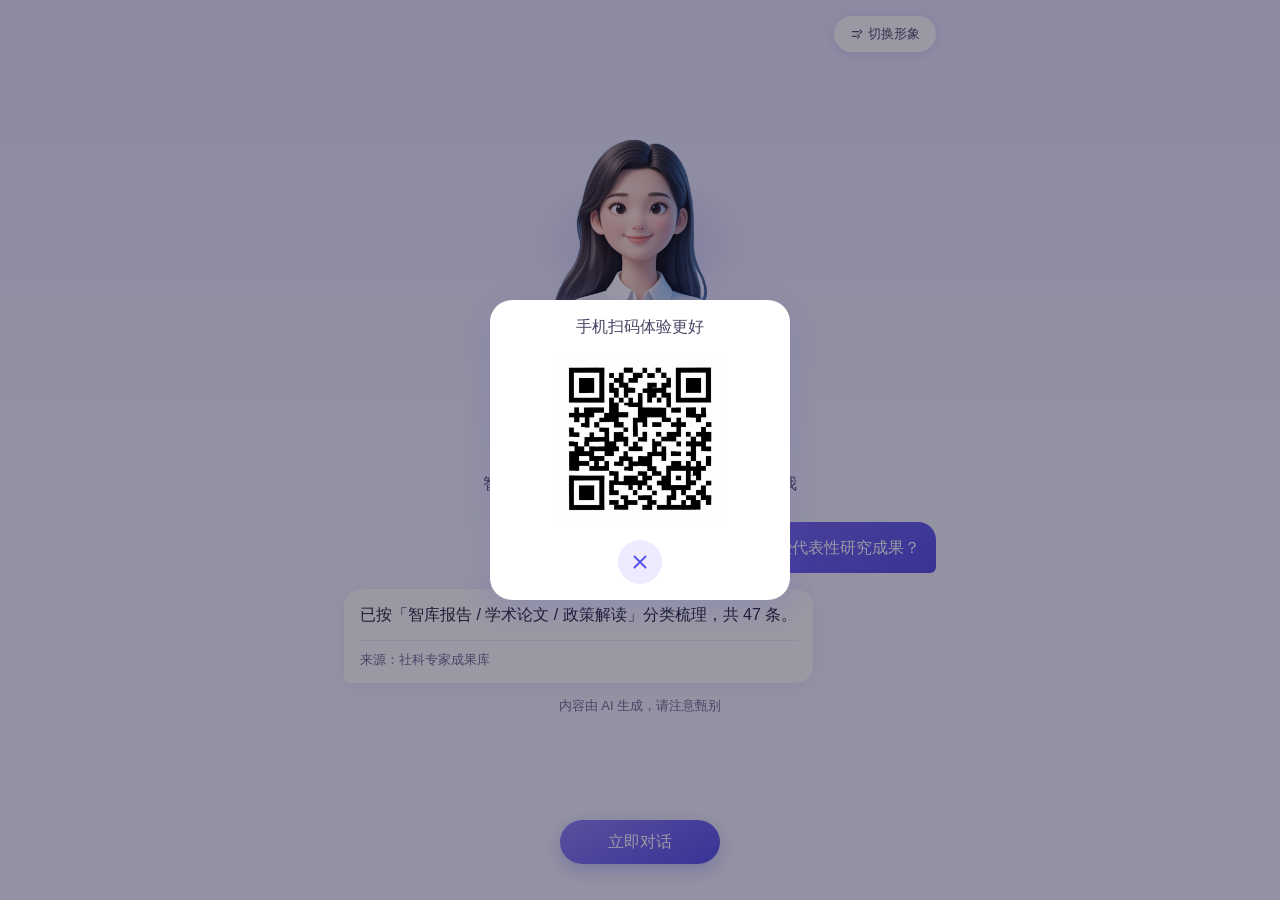
==== commit a266c800: "fix: 修复 H5 演示站评审发现的问题 经 AI 全量评审（55 条告警）+ 对抗复核（收敛为 42 条真问题）后修复。  数据层 / 交互： - history.html 播种判据改用首访哨兵 " ====
--- a/index.html
+++ b/index.html
@@ -82,6 +82,7 @@
 .figure--hero {
   max-width: 300px;   /* 固定几何：避免平板宽度下形象被拉成巨幅 */
   margin: var(--sp-sm) auto 0;
+  height: clamp(190px, calc(100vh - 578px), var(--figure-hero));    /* 老内核无 dvh：先给 vh 兜底 */
   height: clamp(190px, calc(100dvh - 578px), var(--figure-hero));
   /* 行高必须显式定为容器高。
      .figure 是 grid，隐式行高为 auto 时会被图片内容撑到 300px，
@@ -596,16 +597,23 @@
     'stroke-width="2.4" stroke-linecap="round" stroke-linejoin="round" aria-hidden="true">' +
     '<path d="M20 6L9 17l-5-5"/></svg>';
 
+  /* 拼 innerHTML 前转义：当前数据是硬编码的，接真实接口下发时这里就是 XSS/属性破坏点 */
+  function esc(s) {
+    return String(s).replace(/[&<>"]/g, function (c) {
+      return { '&': '&amp;', '<': '&lt;', '>': '&gt;', '"': '&quot;' }[c];
+    });
+  }
+
   function renderOptions() {
     list.innerHTML = AVATARS.map(function (a, i) {
       return '<button class="picker__opt" type="button" data-index="' + i + '" ' +
              'aria-pressed="' + (i === current) + '">' +
                '<span class="picker__thumb">' +
-                 '<img src="' + a.src + '" alt="" width="56" height="56">' +
+                 '<img src="' + esc(a.src) + '" alt="" width="56" height="56">' +
                '</span>' +
                '<span class="picker__body">' +
-                 '<span class="picker__name">' + a.name + '</span>' +
-                 '<span class="picker__desc">' + a.desc + '</span>' +
+                 '<span class="picker__name">' + esc(a.name) + '</span>' +
+                 '<span class="picker__desc">' + esc(a.desc) + '</span>' +
                '</span>' +
                CHECK_SVG +
              '</button>';
@@ -687,14 +695,16 @@
   var recognizeTimer = null;
   var toastTimer = null;
 
-  function isRecording() { return state === 'recording'; }
+  /* 「忙」= 任何非 idle 态（recording / recognizing）。识别中的 2s 里也要拦住
+     形象切换与键盘输入，否则会叠出双弹层或跳走丢掉待确认的提问。 */
+  function isBusy() { return state !== 'idle'; }
 
   /* 录音期间要做两件事：视觉上压暗到不可用，交互上拦住并给出原因。
      只压暗不拦、或只拦不压暗，都会让用户以为是页面坏了。
      键盘钮是 <a href>，还要摘掉 href 与 tabindex，
      否则键盘与读屏用户仍能 Tab 过来再回车跳走。 */
   function setBlocked() {
-    var blocked = isRecording();
+    var blocked = isBusy();
     [keyboardBtn, changeAvatarBtn].forEach(function (el) {
       el.classList.toggle('is-blocked', blocked);
       el.setAttribute('aria-disabled', String(blocked));
@@ -754,6 +764,7 @@
 
   /* ---- 三处联动的状态渲染 ---- */
   function render(next) {
+    if (recognizeTimer) { clearTimeout(recognizeTimer); recognizeTimer = null; }
     state = next;
     var rec = next === 'recording';
     var busy = next === 'recognizing';
@@ -823,14 +834,14 @@
 
   /* 录音期间的互斥保护。键盘钮是 <a href>，摘掉 href 才能真正拦住导航；
      形象切换钮是 button，靠这里拦住。两处都给同一条提示。 */
-  var BLOCKED_MSG = '正在录音';
+  var BLOCKED_MSG = '正在处理，请稍候';
   keyboardBtn.addEventListener('click', function (e) {
-    if (!isRecording()) return;
+    if (!isBusy()) return;
     e.preventDefault();
     toast(BLOCKED_MSG);
   });
   changeAvatarBtn.addEventListener('click', function (e) {
-    if (!isRecording()) return;
+    if (!isBusy()) return;
     e.stopImmediatePropagation();
     toast(BLOCKED_MSG);
   }, true);   /* 捕获阶段先拦，避免又把选择弹层推开 */
@@ -850,6 +861,11 @@
     goChat(text);
   });
 
+  /* 页面隐藏/卸载时清掉在途的识别定时器，别让它在页外再弹转写弹窗 */
+  window.addEventListener('pagehide', function () {
+    if (recognizeTimer) { clearTimeout(recognizeTimer); recognizeTimer = null; }
+  });
+
   /* 启动：读回上次选的形象，再进入 idle */
   current = recallAvatar();
   applyAvatar(current);
--- a/h5v2/tokens.css
+++ b/h5v2/tokens.css
@@ -38,7 +38,7 @@
 
   --ink:          #1E1B33;   /* 主文字 */
   --ink-2:        #4A4666;   /* 次级文字 */
-  --ink-3:        #7A76A0;   /* 说明 / 时间 / 合规行 */
+  --ink-3:        #6A668F;   /* 说明 / 时间 / 合规行 */
   --ink-on-dark:  #ECEBF5;   /* 深底上的文字 */
 
   --line:         var(--mist-4);
@@ -130,8 +130,8 @@
   --sp-2xl: 48px;
   --sp-3xl: 64px;
   /* 段落间距：工信部适老化规范要求段落间距 ≥ 行距 ×1.3。
-     正文 16 × 1.7 = 27.2px，×1.3 = 35.4px，取 36px。 */
-  --sp-para: 36px;
+     用 calc 跟行距走，字号档位放大时仍满足（1rem 档位下 ≈35.4px）。 */
+  --sp-para: calc(1.3 * 1rem * var(--lh-body));
 
   /* ------------------------------------------------------------------ *
    * 8 · 尺度与盒模型 —— H5 竖屏优先
@@ -143,7 +143,7 @@
   --pad-end:    max(var(--gutter), var(--safe-right));
   --measure:    34em;                                  /* 中文正文行宽 ≈26–32 字 */
   --h-tap:      44px;                                  /* 最小热区；靠 min-height 撑开 */
-  --h-pill:     36px;                                  /* 胶囊 / 页头小图标钮：次级动作的高度 */
+  --h-pill:     36px;                                  /* 胶囊 / 页头小图标钮的可见形体高度；热区另由 ::before 撑到 --h-tap 44px */
   --h-control:  44px;                                  /* 输入与按钮共用基准高 */
   --h-input:    48px;
   --h-tabbar:   56px;
@@ -222,13 +222,13 @@
     --ink-3:       #8C89A6;
     --ink-on-dark: #ECEBF5;
 
-    --line:        #2E2C40;
+    --line:        var(--mist-4);
     --line-strong: #3D3A55;
     --overlay:     rgba(8, 7, 14, 0.62);
 
     --brand:       #8B84F2;
     --brand-deep:  #7A72EC;
-    --brand-soft:  #2A2743;
+    --brand-soft:  var(--mist-3);
     --on-brand:    #14131F;   /* 深色下品牌色变浅，压在上面的文字必须翻深 */
     --focus:       #A79CFA;
 
--- a/h5v2/base.css
+++ b/h5v2/base.css
@@ -168,6 +168,7 @@
 /* 首页态：占屏约 40%，底部渐隐以便问候语压在上层仍可读 */
 .figure {
   position: relative;
+  isolation: isolate;      /* 建层叠上下文，::before 的 z-index:-1 光晕才落在形象之后而非页面背景后 */
   width: 100%;
   height: var(--figure-hero);
   display: grid; place-items: end center;
@@ -736,7 +737,7 @@
 .btn--gradient { background: var(--grad-brand); color: var(--on-brand); box-shadow: var(--sh-brand); }
 .btn--ghost { background: var(--surface); color: var(--brand); box-shadow: var(--sh-btn); }
 .btn--quiet { background: var(--brand-soft); color: var(--brand); }
-.btn--danger { background: var(--danger); color: #FFFFFF; }
+.btn--danger { background: var(--danger); color: var(--on-brand); }
 .btn--block { display: flex; width: 100%; }
 .btn--sm { min-height: var(--h-pill); padding-inline: var(--sp-md); font-size: var(--text-xs); }
 
@@ -889,6 +890,25 @@
     z-index: -1;              /* 遮罩压在弹层之下 */
   }
   dialog.sheet[open] > * { position: relative; }   /* 内容抬到遮罩之上 */
+  /* .modal 变体同口径兜底 —— 上面只覆盖了 .sheet，居中的二维码/登录弹层
+     在老内核下会落入文档流（无遮罩、不居中）。inset:0 + height:fit-content
+     配 dialog.modal 已有的 margin:auto 即可居中；shortcut: 依赖 fit-content，
+     升级到需支持 Chrome<46 时改 top/left 50% 方案。 */
+  dialog.modal[open] {
+    position: fixed;
+    inset: 0;
+    height: fit-content;
+    z-index: var(--z-modal);
+    display: block;
+  }
+  dialog.modal[open]::before {
+    content: '';
+    position: fixed;
+    inset: 0;
+    background: var(--overlay);
+    z-index: -1;
+  }
+  dialog.modal[open] > * { position: relative; }
 }
 dialog.sheet h2 { font-size: var(--text-md); }
 dialog.sheet p { margin-top: var(--sp-xs); font-size: var(--text-base); color: var(--ink-2); }
@@ -902,7 +922,8 @@
    两者共用同一套背板、圆角、阴影令牌，不新增颜色尺寸。 */
 dialog.modal {
   /* position: relative —— 弹层内的绝对定位元素（如 .toast）要拿它当包含块。
-     原生 dialog 默认 static，不写这条，里面的 absolute 会以页面为参照。 */
+     原生 dialog 开启时是 fixed、关闭时是 absolute，都不是 static；
+     不写这条，里面的 absolute 会以视口/初始包含块为参照。 */
   position: relative;
   width: calc(100% - var(--sp-xl) * 2);
   max-width: var(--measure);
@@ -972,7 +993,7 @@
 .field__help { margin-top: var(--sp-2xs); font-size: var(--text-xs); color: var(--ink-3); }
 .field__error {
   margin-top: var(--sp-2xs); font-size: var(--text-xs); color: var(--danger);
-  min-height: 1lh;   /* 错误容器不塌陷，出现时不跳版 */
+  min-height: 1.7em;   /* 错误容器不塌陷，出现时不跳版；1lh 老内核不支持，用 em 兜底 */
 }
 
 /* ==========================================================================
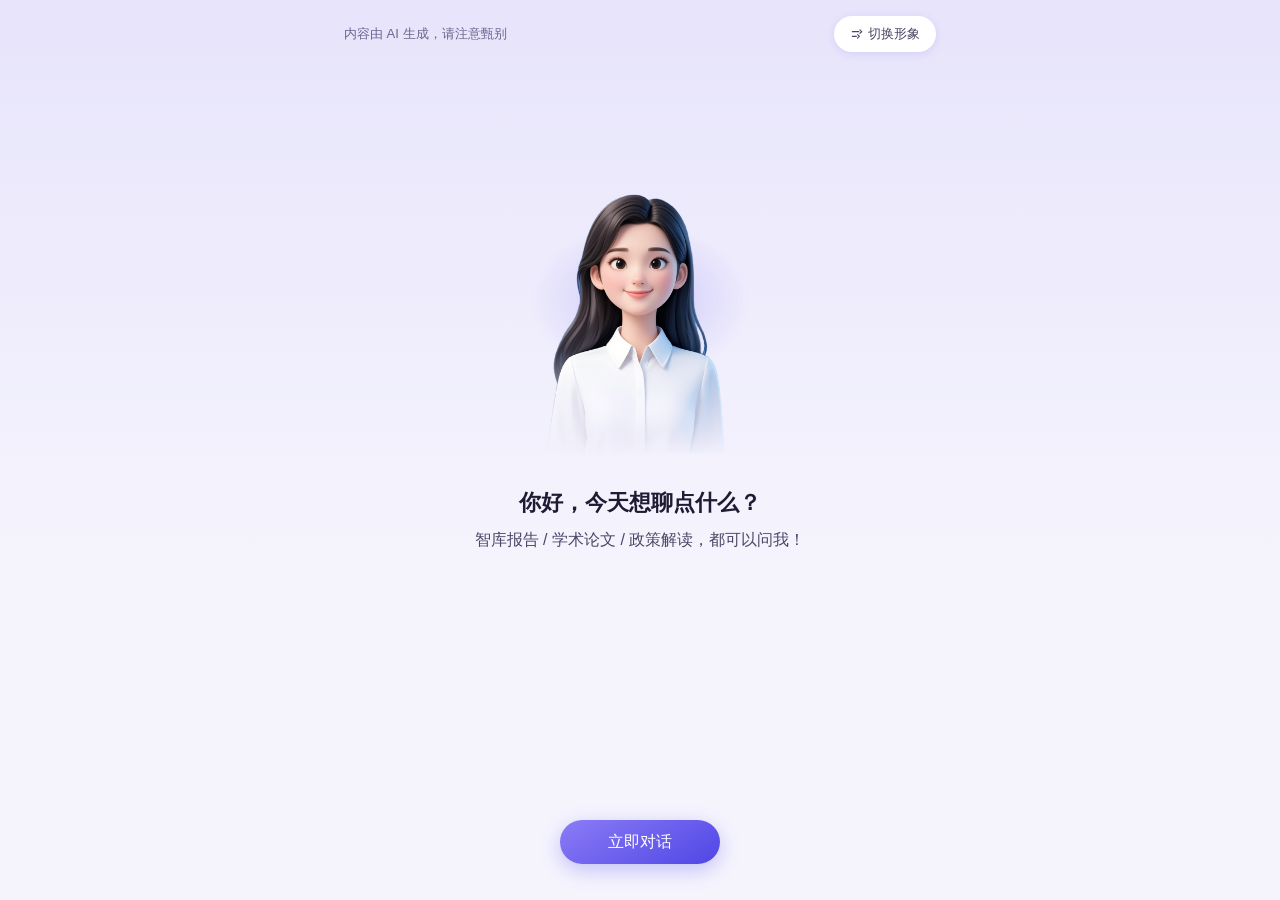
==== commit d6d38100: "feat: 根目录铺入 v2 首页，v1.1/ 存档保留 v2 只保留首页：对话页 / 历史页 / 账户体系与手机号登录移出， auth.js 换成微信授权占位。  首页补齐对话主链路：授权弹窗 → " ====
--- a/index.html
+++ b/index.html
@@ -10,10 +10,9 @@
 /* ==========================================================================
    首页 · Companion-Hero —— 见 h5v2/DESIGN.md §4.1
    骨架：顶部切换形象 → 数字人形象位 → 问候语 → 收音波形 →
-         对话示例（用户气泡 / AI 气泡）→ AI 标识合规行 → 底部圆形操作区
+         AI 标识合规行 → 底部圆形操作区
 
    本文件只写结构与页面级变体类，不覆写 base.css 的组件样式（§12）。
-   气泡、来源标注、AI 标识三个组件来自 base.css D3，此处只给它们一个纵向栈。
    ========================================================================== */
 
 /* 隐藏滚动条，但保留滚动能力。
@@ -54,7 +53,53 @@
 /* 顶部工具行：切换形象。这里不重绘微信导航栏，只是一个页内动作。 */
 .toprow {
   display: flex;
-  justify-content: flex-end;
+  /* 两端对齐：AI 标识贴左、切换形象贴右。只有胶囊时有它自己在右端。 */
+  justify-content: space-between;
+  align-items: center;
+  gap: var(--sp-sm);
+}
+/* 这行 AI 标识挤在页头，不该再用 base.css 那份 12px 上下 padding：
+   那套是为「独立成行、居中陈列」写的，放在 toprow 里会把行高撑到 46px，
+   比胶囊(36px)还高、整行重心被拉下去。这里压成纯文字行。 */
+.toprow .aiflag {
+  padding: 0;
+  text-align: left;
+  font-size: var(--text-xs);
+  color: var(--ink-3);
+}
+
+/* 切换形象：窄屏是纯图标圆钮，≥375 恢复成「图标 + 文字」胶囊。
+   窄屏省横向空间（页头这行还挤着 AI 标识），宽屏文案回来、指示更明确。
+   基类 .pill 是胶囊形态（padding 0 16px、min-height 36px、gap 4px），
+   圆钮下必须把这三样一起收掉，否则是个被撑宽的椭圆。
+   尺寸与形状对齐 .iconbtn 的圆钮语言：--h-pill 直径、1:1、border-radius 999px。 */
+.pill--icon {
+  width: var(--h-pill);
+  min-width: var(--h-pill);      /* 基类 min-height 只管纵向，横向要自己锁 */
+  padding: 0;
+  gap: 0;
+  justify-content: center;
+  aspect-ratio: 1 / 1;           /* 保证是正圆而不是椭圆 */
+  border-radius: var(--r-pill);
+}
+/* 图标在圆钮里可以比胶囊里大一点：14px 在 36px 圆里显得偏小 */
+.pill--icon svg { width: 18px; height: 18px; }
+.pill__label { display: none; }
+
+/* ≥375：文字回来、形状回到基类的胶囊。只覆盖圆钮那几条，其余仍走 .pill。
+   375 取自竖屏主流宽度（iPhone 全系）——320/360 仍留圆钮，避免页头挤成一团。 */
+@media (min-width: 375px) {
+  .pill--icon {
+    width: auto;
+    min-width: auto;
+    padding: 0 var(--sp-md);
+    gap: var(--sp-2xs);
+    justify-content: flex-start;
+    aspect-ratio: auto;
+  }
+  /* 图标回到基类口径：胶囊里 18px 会盖过文字、抢视觉重心 */
+  .pill--icon svg { width: 14px; height: 14px; }
+  .pill__label { display: inline; }
 }
 
 /* 主体内容在「胶囊以下、按钮以上」的剩余空间里垂直居中。
@@ -75,15 +120,18 @@
 
 /* 形象位：固定几何舞台（§9.1 允许写死的场景之一）。
    高度是「视口扣掉其余全部内容」后的剩余量：
-     578px = 页面内边距 + 顶部胶囊 + 问候语 + 收音行 + 对话示例 + 合规行
-           + 底部按钮让位（实测值，改文案后需重新实测）
+     369px = 上内边距(16) + 顶行胶囊(36) + 形象上边距(12) + 问候语区(110)
+           + 收音行(91) + 底部按钮让位(104)
+           （实测值，改文案或改问候语区/收音行高度后需重新实测）
+   **收音行是 91 不是 56**：波形 40 + 间距 8 + 状态文字 27 + 上内边距 16。
+   早先按 56 记，导致 320×568 / 360×640 各溢出 35px / 15px。
+   注：AI 标识已并入顶行，不再单独占纵向空间。
    宽屏/高屏时撑到基准 286px（--figure-hero）；矮屏先压形象，
    压到 190px 为止，再不够才整页滚动。这样首屏始终是「一屏叙事」。 */
 .figure--hero {
   max-width: 300px;   /* 固定几何：避免平板宽度下形象被拉成巨幅 */
   margin: var(--sp-sm) auto 0;
-  height: clamp(190px, calc(100vh - 578px), var(--figure-hero));    /* 老内核无 dvh：先给 vh 兜底 */
-  height: clamp(190px, calc(100dvh - 578px), var(--figure-hero));
+  height: clamp(190px, calc(100dvh - 369px), var(--figure-hero));
   /* 行高必须显式定为容器高。
      .figure 是 grid，隐式行高为 auto 时会被图片内容撑到 300px，
      于是 .figure__img 的 max-height:100% 解析成 300 而不是舞台高度，
@@ -99,35 +147,186 @@
   text-align: center;
 }
 
-/* 收音状态行：波形 + 一句状态文字，作为整体居中。
-   波形只在真正收音时动（§8），静止态是静态图形，不空转。 */
+:root { --greet-h: 110px; }
+
+/* 欢迎语区固定 108px = 窄屏（320/360）最坏情况下的完整高度：
+     16 上内边距 + 29 h1 + 8 副标题上边距 + 54 副标题两行 = 107 → 108
+   宽屏副标题只占一行，只需 81px，多出的 27px 是留白 —— 换窄屏不裁字。
+   **必须定高，不能用 auto** —— 这块在 .home__stage 这条 flex 列里，
+   高度一变，两端 flex:1 撑杆重新分配，数字人跟着上移。
+   定高正是「数字人不动」的实现方式：容器尺寸恒定，内容按 auto 内部流动。 */
+.home__greet {
+  box-sizing: border-box;   /* 高度含 padding */
+  height: var(--greet-h);
+  overflow: hidden;
+}
+
+/* --------------------------------------------------------------------------
+   提交提问后的两个后置态：加载 → 回复
+   --------------------------------------------------------------------------
+   三者互斥，全由 .js-answering（加载中）/ .js-answered（已有回复）切换：
+     默认          → 欢迎字幕
+     .js-answering → 三点加载气泡
+     .js-answered  → 回复文字
+   高度沿用 --greet-h，所以数字人位置不动。 */
+.answer-typing,
+.answer { display: none; }
+
+.js-answering .greet__hi,
+.js-answering .greet__sub,
+.js-answered .greet__hi,
+.js-answered .greet__sub { display: none; }
+
+/* 加载气泡：复用体系 .bubble--ai（白底 + 卡影）+ .bubble--typing（三点跳动）。
+   只补两条 —— 体系里它是 .bubble 的流内元素（对话页里在气泡列表里），
+   这里要它占据整个字幕区并居中。
+   **四角圆角统一**：.bubble--ai 默认把左下角收成 --r-xs（指向说话方），
+   这里改成与其余三角相同的 --r-bubble，去掉小尾巴的观感。 */
+.js-answering .answer-typing {
+  display: inline-flex;
+  border-radius: var(--r-bubble);
+}
+/* 回复区：与欢迎字幕同一套三行窗口 —— 当前句在首行，每次换句整条轨道
+   从下方滑入，旧句上移滑出上缘。与欢迎区唯一的差别是文字居中（一行一句）。
+
+   **不固定 height，改用 max-height + 内部滚动**：回复句子最长 31 字，
+   首行按 h1 排要折 2 行（57px），三行窗口合计 140px 上下，
+   110px 的字幕区装不下 —— 定高会把后两句硬切掉。
+   改成「放得下就不滚、放不下就在区内滚」，播报时当前句恒贴顶（见 shiftGreetWindow），
+   短句与欢迎字幕观感完全一致。 */
+.js-answered .answer {
+  display: block;
+  text-align: center;
+  overflow-x: hidden;
+  overflow-y: auto;
+  max-height: 100%;
+  -webkit-overflow-scrolling: touch;
+  scrollbar-width: none;
+  position: relative;   /* 退场的旧轨道按它定位，否则会跑到 #greet-box 顶上 */
+}
+.js-answered .answer::-webkit-scrollbar { display: none; }
+.js-answered .answer .greet__line {
+  line-height: 1.45;
+}
+.js-answered .answer .greet__line.is-current {
+  line-height: 1.3;
+}
+/* 回复句比欢迎语长（最长 31 字），首行按 h1 排会折成两三行，
+   110px 装不下「当前 + 后两句」—— 底部用渐变遮罩收边，
+   视觉上是「后面还有」，而不是被硬切一刀。 */
+/* 遮罩的终点色用 --canvas：它正是 body 的底色，且有浅/深两套值
+   （#F5F4FD / #14131F），深浅主题自动跟随，不必再写一条 media 块。
+   起点 alpha 为 0，不必关心色相。 */
+.js-answered #greet-box::after {
+  content: '';
+  position: absolute;
+  left: 0; right: 0; bottom: 0;
+  height: 1.1em;
+  background: linear-gradient(to bottom, rgba(255,255,255,0), var(--canvas));
+  pointer-events: none;
+}
+
+/* 播报字幕：三行窗口 + 轨道上移。
+   当前句恒在第一行；每念完一句，整条轨道上移一格，旧句滑出窗口上缘并渐隐，
+   下一句从下方补进来。DOM 里只保留窗口内的三句（见 renderGreetLines），
+   所以行数恒定、高度恒定，不会把下面的内容顶下去。 */
+.greet__track {
+  display: flex;
+  flex-direction: column;
+  /* 上移一格的过渡。--dur-short 与体系同档；缓动用 ease-out，起步快、收尾稳。 */
+  transition: transform var(--dur-short) var(--ease-out);
+}
+.greet__line {
+  display: block;
+  font-size: var(--text-base);
+  line-height: var(--lh-body, 1.7);
+  color: var(--ink-2);
+  transition: color var(--dur-short) var(--ease-out);
+}
+.greet__line + .greet__line { margin-top: var(--sp-xs); }
+.greet__line.is-current {
+  font-size: var(--text-lg);
+  font-weight: var(--w-head);
+  line-height: var(--lh-heading);
+}
+/* 已播过的字：品牌主色；未播的保持次文字色 —— 颜色本身就是进度条。 */
+.greet__said { color: var(--brand); }
+
+/* 换句时正在退场的旧轨道：脱离文档流，盖在窗口原来的位置上（top 由脚本量好后内联给出），
+   整条上移一格并淡出，走完再被摘掉（见 retireTrack）。
+   必须绝对定位 —— 留在流内会把新轨道往下挤，而新轨道要原地滑入。
+   transition 要把 opacity 一起带上（基类只声明了 transform）。
+   父容器要 position: relative，旧轨道才按字幕区左上角定位。 */
+.greet__track--out {
+  position: absolute;
+  left: 0; right: 0;
+  pointer-events: none;
+  opacity: 0;
+  transition: transform var(--dur-short) var(--ease-out),
+              opacity var(--dur-short) var(--ease-out);
+}
+
+/* 收音波形所在处。容器**恒常存在并占位**，只有波形自身的可见性在切 ——
+   绝不能用 display 开关：那会让 .home__stage 的内容高度变化，
+   两端那两个 flex:1 撑杆重新分配剩余空间，数字人与问候语整体上移
+   （踩过：波形只在录音时出现，一点录音键整页往上跳 19px）。
+   用 visibility 保留盒子尺寸，布局纹丝不动。
+   可见性与动画同一个判据（is-live = 正在收音），不再多一个要同步的状态类。 */
+/* 波形在上、状态文字在下，整体水平居中。 */
 .listening {
   display: flex;
+  flex-direction: column;
   align-items: center;
   justify-content: center;
   gap: var(--sp-xs);
   padding-top: var(--sp-md);
 }
+/* 波形右侧的状态文字（体系 §8 口径：正文级字号、次文字色，
+   收音中转为品牌色，与波形/按钮同步）。 */
 .listening__text {
   font-size: var(--text-base);
   color: var(--ink-3);
-  /* 文案颜色跟着状态走，过渡只动 color（§8 只动 transform/opacity 的补充：
-     颜色过渡属于允许的「背景色/边框色过渡」同类，不引起重排） */
   transition: color var(--dur-short) var(--ease-out);
 }
-/* 未收音时是灰色动作提示；收音中转为品牌色，与波形、按钮同步 */
-.listening__text.is-live {
-  color: var(--brand);
-}
-
-/* 对话流容器。base.css 有气泡本身，但没有给它们一个纵向栈，
-   这里是页面级结构类，数值全部走令牌。 */
-.thread {
-  display: flex;
-  flex-direction: column;
-  gap: var(--sp-md);
-  padding-top: var(--sp-lg);
-}
+.listening__text.is-live { color: var(--brand); }
+/* 录音中：波形上移到刚被隐藏的欢迎字幕所在的位置，垂直居中于字幕区。
+   必须用 relative + top 做纯视觉位移 —— 负 margin 会参与 flex 列的空间计算，
+   把 .home__stage 的有效高度改小、数字人整体下移（踩过：下移了 63px）。
+   relative 位移不改变布局，兄弟节点的位置一律不动。 */
+.is-rec .listening {
+  position: relative;
+  /* 位移把整个波形块（波形 + 下方文字）的中心对到字幕盒的中心。
+     组成：字幕高的一半 + 块上边距 + 30px。
+     30px 是实测校正值：块高 91px，波形居中时块中心比字幕中心低 10px，
+     要补的就是「块高一半 − 波形高一半 + 那 10px」≈ 30。
+     shortcut: 块高随文案折行变化（320 窄屏「正在努力翻译...」可能换行），
+     那时的偏差会变，改文案后需重测这个值。 */
+  top: calc(-1 * (var(--greet-h) / 2 + var(--sp-md) + 30px));
+}
+/* 显隐挂在整个 .listening 上，不挂在波形自己身上 ——
+   文字是波形的兄弟节点，只藏波形的话「我在听，你说」会一直露在首屏。
+   容器保留占位（visibility 不参与布局），数字人仍然不跳。
+   判据类由脚本同时挂在容器与波形上（见 render）。 */
+.listening { visibility: hidden; }
+.listening.is-live { visibility: visible; }
+
+/* 录音中转态（脚本在 render('recording') 里挂到 <html>）：
+   欢迎字幕整块隐藏、波形放大。
+   字幕用 visibility 而不是 display —— 保持 110px 占位，否则整列重排、
+   数字人会跳（同 .listening 的处理口径）。 */
+.is-rec .home__greet { visibility: hidden; }
+/* 波形放大：base.css 的 .wave 是 22px 高、条 3px 宽，首页这个位是画面焦点、
+   显得太小。整体 ×1.8：条宽 5px、高度与各条比例同步放大。
+   各条高度必须逐条覆写 —— base.css 用了 nth-child 定死 8/14/20/12/17/9/13px。 */
+#hero-wave { height: 40px; gap: 5px; }
+#hero-wave i { width: 5px; }
+#hero-wave i:nth-child(1) { height: 14px; }
+#hero-wave i:nth-child(2) { height: 25px; }
+#hero-wave i:nth-child(3) { height: 36px; }
+#hero-wave i:nth-child(4) { height: 22px; }
+#hero-wave i:nth-child(5) { height: 31px; }
+#hero-wave i:nth-child(6) { height: 16px; }
+#hero-wave i:nth-child(7) { height: 23px; }
 
 /* 底部圆形操作区：浮动固定在视口底部，内容从下方穿过。
    用 fixed 而非 sticky —— sticky 要有个滚动祖先才粘得住，
@@ -139,20 +338,84 @@
   bottom: calc(var(--sp-lg) + var(--pad-bottom));
   transform: translateX(-50%);
   z-index: var(--z-nav);
-  display: none;          /* 默认藏起，微信端由 .is-wx 换回来 */
+  display: none;          /* 默认藏起，授权后由 .js-granted 换回来 */
 }
 
 /* ==========================================================================
-   底部动作区：按环境二选一
+   键盘输入条 —— 点「键盘输入」后原位替换那三个圆钮
    ==========================================================================
-   微信端：录音 · 键盘两个图标钮 —— 语音与身份都由微信提供。
-   非微信：整组换成「立即对话」。两个钮都要靠微信（语音入口、登录），
-           留着也点不动，不如换成一个能用的。
-
-   **默认（无 JS、无类名）显示哪一个**：先给「非微信」是保守选择 ——
-   非微信下显示可用入口，总好过微信下露出两个会弹登录框的钮；
-   而微信端脚本一定会跑（不然整个页面都不工作），跑起来就切过去。
-   若脚本没跑，微信端会看到「立即对话」，仍可用，只是少了语音入口。 */
+   与 .dock--float 同一套定位（fixed + 底部居中），所以是「原地换掉」
+   而不是另起一行。只有在 .js-input 态显示：
+   脚本切这个类时同时把 .dock 藏掉（见 .js-input .dock）。
+   不用体系里的输入组件（.composer）：那套带模式切换、录音态、两态输入，
+   这里只要输入框 + 发送，套过来反而要剥掉一大半。 */
+.inputbar {
+  position: fixed;
+  left: 50%;
+  bottom: calc(var(--sp-lg) + var(--pad-bottom));
+  transform: translateX(-50%);
+  z-index: var(--z-nav);
+  display: none;
+  align-items: center;
+  gap: var(--sp-sm);
+  /* 与 .h5 内容列同宽上限，窄屏留出安全边 */
+  width: min(calc(100% - var(--pad-start) - var(--pad-end)), var(--w-content));
+}
+/* 显隐完全交给 hidden 属性（脚本开/关），沿用 base.css 那条 display:none !important。
+   这里只写布局。三钮让位的规则放到 .js-granted 之后（见文件末尾），
+   否则同特异性下会被后写的 `.js-granted .dock { display: flex }` 盖掉。 */
+.inputbar { display: flex; }
+
+/* 取消钮：固定成与输入框同高（.composer__field 的 --h-input）。
+   .iconbtn 基类是 clamp(46px,15vw,60px)、为首页大圆钮定的，
+   放进输入条会比输入框高一截（375 视口 56 > 48）。这里按输入框压回来。 */
+.inputbar > .iconbtn {
+  width: var(--h-input);
+  height: var(--h-input);
+  min-height: var(--h-input);
+  flex: 0 0 auto;
+}
+
+/* 提示文字调浅。
+   注意 placeholder 并不继承 .composer__field 的 --ink-3 ——
+   base.css 给 input 本身写了 color: var(--ink)，浏览器再据此派生 placeholder，
+   实测落到默认灰 rgb(117,117,117)，与主题色无关。
+   所以这里必须显式指定颜色：用 --ink-3 再压一档透明度，
+   色相与「说明文字」同族，深浅两主题自动跟随。 */
+.composer__field input::placeholder { color: var(--ink-3); opacity: 0.65; }
+
+/* 发送钮的未输入态（无 data-send）：白底落在白色输入框里，边界几乎看不出。
+   base.css 的 --sh-btn 太淡（0.14 / 10px 模糊），撑不起「这里有个按钮」。
+   这里单独加深一档：更实的偏移 + 更大扩散。
+   用 currentColor 系不行（按钮图标色是 --ink-3），所以直接给强一点的紫黑；
+   深色模式下靠 @media 换成纯黑，否则紫影压在暗底上看不见。 */
+/* 图标也给主色：置灰态原本是 --ink-3（灰），在白底白钮上几乎看不见。
+   用 --brand 与就绪态同一族色，只是没有底色 —— 仍是「未就绪」观感，
+   但一眼能认出这是个向上箭头。 */
+.iconbtn.composer__send:not([data-send]) {
+  box-shadow: 0 2px 6px rgba(30, 27, 51, 0.18), 0 1px 2px rgba(30, 27, 51, 0.12);
+  color: var(--brand);
+}
+/* 深色下阴影要更黑更实 —— 半透明深紫压在深底上等于没有 */
+@media (prefers-color-scheme: dark) {
+  .iconbtn.composer__send:not([data-send]) {
+    box-shadow: 0 2px 6px rgba(0, 0, 0, 0.55), 0 1px 2px rgba(0, 0, 0, 0.4);
+  }
+}
+
+/* ==========================================================================
+   底部动作区：按授权状态二选一
+   ==========================================================================
+   未授权：「立即对话」—— 它的职责就是发起授权。真机微信里点是跳授权页；
+           演示站没有 AppID，所以弹一个确认窗示意（见 .authq）。
+   已授权：录音 · 键盘两个图标钮 —— 语音与身份由微信提供。
+
+   切换看 `.js-granted`（授权后由脚本打上），不看环境：
+   微信端加载时即授权（auth.js 的 boot），所以微信里看不到「立即对话」；
+   非微信端要先点它确认一次。两个规则互为补集，不会同时出现 ——
+   两者都是 fixed + 同一个 bottom，同时显示会叠在一起。
+
+   默认（脚本没跑）露出「立即对话」：它是主入口，藏起来就是一屏死页。 */
 .dock-cta {
   position: fixed;
   left: 50%;
@@ -178,98 +441,114 @@
 .dock-cta,
 .dock-cta:hover { text-decoration: none; }
 
-/* 收音状态行（波形 + 「点按开始说话」）整块只在微信端出现：
-   非微信端没有语音入口（底部已换成「立即对话」），留一行「点按开始说话」
-   会指着一个不存在的动作。默认隐藏，微信端由 .is-wx 放出来。 */
-.listening { display: none; }
-.is-wx .listening { display: flex; }
-
 /* ==========================================================================
-   扫码引导弹层 —— 定死 300×300，不做任何响应式
+   扫码登录弹窗（示意）
    ==========================================================================
-   尺寸写死是刻意的例外：这张弹窗在演示里要出现在各种截图中，
-   「每个视口长得都一样」比「随屏幕自适应」更重要。
-   注意与体系「避免绝对高度」（§9）的冲突 —— 那条针对的是**页面容器**，
-   弹窗是固定几何控件，属于官方允许的豁免（同 §9.1 的形象位）。
-
-   300×300 装不下「标题 + 大二维码 + 取消钮」三件，
-   必须收掉一样。这里收了边距与二维码，而不是删取消钮 ——
-   二维码天然不会被「看到一个就够」，多留 15px 的实际扫码距离影响极小，
-   而少一个关闭按钮就是硬伤。
-
-   选择器写成 dialog.modal.qrsheet 而不是单个 .qrsheet：
-   base.css 里 dialog.modal 的特异性是 (0,1,1)，比单类名的 (0,1,0) 高，
-   不叠一层就会被它的 width / max-width / padding 静默盖掉（本页踩过一次）。 */
-dialog.modal.qrsheet {
+   真机微信里点「立即对话」是跳微信授权页，回不到本页；演示站没有 AppID，
+   所以这里用同一套 .modal 形态做一个扫码窗，把「扫码 → 登录」这一步演出来。
+   二维码是纯占位图形（CSS 网格画的假码），不指向任何真实链接。
+
+   只限宽、不限高：内容是自然高度，不写死。
+   改宽度必须叠 `dialog.modal` —— base.css 的 `dialog.modal` 特异性 (0,1,1)
+   带 width 与 max-width，单类名会被静默盖掉（本页踩过一次）。
+   最终宽 = min(300, 视口 − 64)：320px 视口下留出左右各 32px。 */
+dialog.modal.authq {
   width: 300px;
-  height: 300px;
-  max-width: none;
-  box-sizing: border-box;
-  /* 竖向排布 + 把内容摊开：标题在上、二维码居中、取消钮贴底 */
-  display: flex;
-  flex-direction: column;
-  align-items: center;
-  justify-content: space-between;
-  padding: var(--sp-md);
-  /* 整层文字居中：.modal 是屏幕居中的陈列式弹层，标题左对齐会显得偏。
-     二维码本身也是居中元素，整体一条中轴。 */
-  text-align: center;
-}
-
-/* dialog 未打开时必须真正消失。
-   原生 dialog 默认 `display: none`，但上面给 `dialog.modal.qrsheet` 写了
-   `display: flex` —— 那条**特异性更高**，把 UA 的隐藏盖掉了，
-   于是这个弹层在关闭状态下依然渲染成页面里的一块内容（微信端「滑动可见」
-   就是这个原因）。补一条同特异性的规则把它按回 none。
-   `[open]` 的 (0,2,1) > 这里 (0,2,1) 且后写，所以打开时仍正常显示。 */
-dialog.modal.qrsheet:not([open]) { display: none; }
-
-/* 标题弱化：这一屏的主角是二维码，标题只是一行注解。
-   用 --text-base(16) —— 比二维码低一个量级，也与正文同级，不再抢眼。
-   说明句已移除 —— 标题本身「手机扫码体验更好」已经说完了。
-   nowrap：定死尺寸后标题若折行会顶掉下面的二维码。 */
-dialog.modal.qrsheet h2 {
-  font-size: var(--text-base);
-  font-weight: var(--w-mid);
-  color: var(--ink-2);
-  white-space: nowrap;
-}
-
-.qrbox {
-  display: grid;
-  place-items: center;
-  min-height: 0;         /* 允许在 flex 列里收缩，否则会把取消钮挤出去 */
-}
-/* 二维码：定死尺寸容器下的确定性取值。
-   300 − 上下内边距(16×2) − 标题行(约 24) − 取消钮(44) − 两段间隙 ≈ 186。 */
-.qrbox img {
+  max-width: calc(100% - var(--sp-xl) * 2);
+}
+/* 占位二维码：assets/demo-qr.png，演示用占位图，不指向真实链接。
+   点它 = 演示「扫上了」→ 授权成功（见脚本），所以给 pointer 光标。 */
+.authq__qr {
+  display: block;
   width: 180px;
   height: 180px;
-  padding: var(--sp-2xs);
-  background: #FFFFFF;   /* 二维码必须压白底，深色下不加白底会与深底糊在一起 */
+  margin: var(--sp-lg) auto 0;
+  padding: var(--sp-sm);
+  background: #FFFFFF;
   border-radius: var(--r-sm);
-}
-/* 取消钮：底部居中。
-   原先是白底 + 品牌色图标，在同样偏白的弹层面板上几乎看不出是个按钮
-   （用户反馈「不够明显」）。改成品牌柔光底 + 品牌色图标 ——
-   有了可辨的底，「这是个能按的东西」才立得住；
-   仍是次级观感（不是实心主色），不会抢走二维码的注意力。 */
-.qrbox__close { display: flex; justify-content: center; }
-.qrbox__close .iconbtn {
-  width: var(--h-control);
-  height: var(--h-control);
-  min-height: var(--h-control);
-  background: var(--brand-soft);
-  color: var(--brand);
-  /* 柔光底已经说明了边界，阴影反而脏；去掉基类那层 sh-btn */
-  box-shadow: none;
-}
-/* 图标略放大：圆钮里 20px 的叉偏小，视觉上「按不实」 */
-.qrbox__close .iconbtn svg { width: 22px; height: 22px; }
-
-/* 微信端（由脚本打上 .is-wx）把两个图标钮换回来 */
-.is-wx .dock { display: flex; }
-.is-wx .dock-cta { display: none; }
+  cursor: pointer;
+}
+.authq__qr img { width: 100%; height: 100%; display: block; }
+/* button 重置后文字仍按继承对齐：弹窗 .modal 标题默认左对齐，这里居中 */
+.authq h2 { text-align: center; }
+
+/* 授权后把两个图标钮换回来，同时收起「立即对话」。
+   播报中（.js-speaking）两个钮让位给播报钮，播完再换回来。 */
+.js-granted .dock { display: flex; }
+.js-granted .dock-cta { display: none; }
+
+/* AI 标识常显：合规要求（base.css 写明「任何对话页必现」），
+   授权前后都留在页头左侧。 */
+.js-speaking .dock { display: none; }
+
+/* 重播钮：只在「有回复」时出现（播完保留、停止后仍在）—— 还没提问时重播没有意义。
+   播报中不用管：整个 .dock 已被 `.js-speaking .dock` 藏掉（含本钮）。
+   .js-replayable = 播报被中途停掉、回复已收起、等用户点重播。 */
+.js-granted #btn-replay { display: none; }
+.js-answered #btn-replay,
+.js-replayable #btn-replay { display: grid; }   /* 回到 .iconbtn 基类的 grid */
+/* 键盘输入条打开时，三个圆钮让位。
+   必须写在 `.js-granted .dock` 之后：两者特异性相同 (0,2,0)，
+   靠源序取胜 —— 放前面会被覆写成 flex（实测踩过，三钮照样显示）。 */
+.js-input .dock { display: none; }
+
+/* ==========================================================================
+   播报中按钮 —— 播报期间顶替底部那两个钮
+   ==========================================================================
+   动效照录音钮的两层「正在出声」：
+     1) 圆钮本体的扩散波纹 —— 与 #btn-mic 同一套（圆钮直径都由 .iconbtn 的
+        clamp 给出，不用另设）。**幅度与周期这一处收窄加快了**：
+        录音钮的波纹按「长按收音」的时长去调，播报是一句话就完，
+        用同一条曲线会显得拖沓。关键帧见下面本页重定义的 speakwave。
+     2) 钮内图形用**收音状态行左边那串波形**（.wave，base.css 已有），
+        连同 is-live 一起复用：那正是「我在听，你说」左边的动效，量纲与节奏同一套。
+   不自己画像素、不新写关键帧 —— 两处动效都从既有实现借用。 */
+/* 容器只用 .dock--speak 一个类，**不叠 .dock**。
+   叠了就会被 `.js-granted .dock { display: flex }`（0,2,0）盖掉本条的
+   display:none（0,1,0）—— 实测过：播报结束后容器仍 display:flex，
+   与换回来的图标钮重叠在同一位置。这里不复用 .dock 类即无此冲突。
+   单子元素，flex 不需要额外属性。 */
+.dock--speak {
+  position: fixed;
+  left: 50%;
+  bottom: calc(var(--sp-lg) + var(--pad-bottom));
+  transform: translateX(-50%);
+  z-index: var(--z-nav);
+  display: none;
+}
+.js-speaking .dock--speak { display: flex; }
+
+#btn-speaking {
+  position: relative;
+  /* 实心品牌底 + 反白图形：屏幕正中被用户盯着看，与录音中的 #btn-mic 同一观感。 */
+  background: var(--grad-brand);
+  color: var(--on-brand);
+  box-shadow: var(--sh-brand);
+}
+/* 钮内波形压白：.wave 默认用 --grad-wave（紫色渐变），
+   在品牌渐变底上会糊成一团，反白才看得见。宽度交给 .wave 自身的间距。 */
+#btn-speaking .wave { color: var(--on-brand); }
+#btn-speaking .wave i { background: currentColor; }
+#btn-speaking::after {
+  content: '';
+  position: absolute;
+  inset: 0;
+  border-radius: var(--r-pill);
+  border: 2px solid var(--brand);
+  /* 比录音钮那套收窄、加快：base.css 的 speakwave 扩到 1.55 倍、走 1600ms，
+     在 59px 的圆钮上会甩出约 91px 的一圈，节奏也偏慢。
+     这里覆写成 1.22 倍 / 900ms，扩散只溢出一点点、「心跳」快一档。
+     关键帧的 scale 值写在 base.css 里，改不了单个用法的幅度 ——
+     所以只能重定义一条同名关键帧（同为全局，页面 <style> 在 base.css 之后，
+     后定义者胜，只影响本页；录音钮用的是 base.css 那条的原值）。 */
+  animation: speakwave 900ms var(--ease-out) infinite;
+  pointer-events: none;
+}
+@keyframes speakwave {
+  0%   { opacity: .55; transform: scale(1); }
+  70%  { opacity: 0;   transform: scale(1.22); }
+  100% { opacity: 0;   transform: scale(1.22); }
+}
 
 /* 录音中：录音键上色，与收音行的波形呼吸同步。
    用 base.css 既有的 .iconbtn--brand 变体（品牌渐变底 + 反白图标 + 品牌投影），
@@ -330,11 +609,69 @@
     opacity: .45;
     transform: none;
   }
+  /* 播报钮同口径：扩散波纹与钮内波形都停住。
+     波形停住仍是可辨的图形（base.css 给了 transform: scaleY(.5) 的静态态），
+     不空转但状态不丢。 */
+  #btn-speaking::after { animation: none; opacity: .45; transform: none; }
+  #btn-speaking .wave.is-live i { animation: none; }
 }
 /* 内容底部让位 = 按钮直径 + 按钮下边距(--sp-lg) + 安全区 + 8px 余量。
    与 .dock--float 的 bottom 口径一致，最后一行正好落在按钮上方。 */
 .home__main--hasdock {
   padding-bottom: calc(var(--h-dock) + var(--sp-lg) + var(--pad-bottom) + var(--sp-xs));
+}
+
+/* --------------------------------------------------------------------------
+   矮横屏：把这一屏压进视口，不再纵向滚动
+   --------------------------------------------------------------------------
+   上面那句 `calc(100dvh - 334px)` 的 334 是按**竖屏**内容标定的。横屏一矮
+   （320~430px 是常态），100dvh - 624 直接变负数，被 clamp 顶到 190px 下限，
+   而 190px 对这么矮的视口仍然太大 —— 页面就开始纵向滚动。
+
+   两处一起改，缺一不可：
+
+   1) 底部让位收掉。那 104px 是给**底部**按钮区留的，而横屏下（见文件末尾的
+      查询）按钮已经挪到左侧、不再占据底部，这 104px 纯是浪费。
+      **只限横屏**：竖屏下按钮仍在底部，这层让位必须留着。
+   2) 形象位允许压到 110px。190px 是为竖屏矮机定的下限，对横屏太松。
+
+   248 这个常数 = 形象位之外的**全部**纵向开销，实测：
+     16 上内边距 + 36 顶行 + 12 形象上边距 + 81 问候语区（横屏不折行）
+     + 91 收音行 + 12 下内边距（安全区）= 248
+   **收音行是 91 不是 56**（波形 40 + 间距 8 + 文字 27 + 上内边距 16）。
+   早先按 56 记，矮横屏三档各多溢出 35px。
+   （AI 标识已并入顶行，不再单独占纵向空间。）
+   于是 110px 下限对应的最小视口 = 358px；更矮时才会整页滚动。 */
+@media (orientation: landscape) and (max-height: 519.98px) {
+  .home__main--hasdock {
+    padding-bottom: var(--pad-bottom);   /* 底部已无按钮，只留安全区 */
+  }
+  /* 横屏视口宽，副标题不会折行，全高只需 81px（竖屏按窄屏最坏的 110 留会白撑 29）。 */
+  .home__greet { height: 81px; }
+  :root { --greet-h: 81px; }   /* 录音时波形上移的距离要跟着变 */
+  .figure--hero {
+    height: clamp(110px, calc(100dvh - 248px), var(--figure-hero));
+  }
+}
+/* 极矮横屏（≤339px，实测最极端是 568×320）：上面那档按 110px 形象下限算，
+   最少要 358px 视口；再矮就会滚。这一档把下限放到 72px ——
+   72 = 320 − 248，刚好卡在 568×320 一屏不滚（75px 时还差 3px）。
+   形象仍是可辨认的半身像，换来严格一屏不滚。 */
+@media (orientation: landscape) and (max-height: 339.98px) {
+  .figure--hero {
+    height: clamp(72px, calc(100dvh - 248px), var(--figure-hero));
+  }
+  /* 「立即对话」在极矮横屏下会横跨到页面中部、压在问候语上（实测 568×320
+     与字幕叠了 44px）。收窄并贴到左缘 —— 与三个圆钮同一列，横屏左侧通栏
+     本来就是动作区。已授权态它不显示，只有未授权才会看到。 */
+  .dock-cta {
+    left: var(--pad-start);
+    transform: none;
+    padding: 0 var(--sp-lg);
+    min-width: 0;
+    font-size: var(--text-xs);
+  }
+  .dock-cta:active { transform: translateY(1px); }
 }
 
 /* ---- 形象选择弹层（原生 dialog，见 DESIGN.md D8） ---- */
@@ -410,6 +747,52 @@
 }
 .is-blocked:active { transform: none; }
 
+/* ==========================================================================
+   矮横屏：三个动作区改到屏幕左侧、垂直居中
+   ==========================================================================
+   只在**矮横屏**（横屏 + 高度 < 520px）生效 —— 手机横过来是典型场景：
+   纵向只剩三百多像素，内容放不下、页面开始滚动，而按钮是 fixed 钉在视口底部，
+   会压在问候语那几行字上（844×390 实测）。挪到左侧通栏空处，既避开文字，
+   也顺带利用了横屏多出来的横向空间。
+
+   **为什么卡高度而不是宽度**：问题的根因是纵向空间不够，跟屏幕多宽无关。
+   按宽度卡会漏掉「宽屏但很矮」的横屏（如 1280×400），按高度卡正对病根。
+   阈值 520 取自实测两头：手机横屏 375~414 要改，平板横屏 768、桌面横屏 800
+   不必改（那里纵向本来就够，且内容居中 640px 宽时按钮孤悬最左会离得很远）。
+
+   其余情况**一概不受影响**：竖屏、平板竖屏、高横屏都走原来的底部居中。
+
+   **必须放在样式块最末**：`.dock-cta` / `.dock--speak` 的基类规则定义在本块
+   之前，同特异性下后写者胜 —— 放前面会被基类静默盖掉（踩过一次：
+   三个容器只有 .dock--float 生效，另两个纹丝不动）。 */
+@media (orientation: landscape) and (max-height: 519.98px) {
+  .dock--float,
+  .dock-cta,
+  .dock--speak {
+    left: var(--pad-start);          /* 与上方「切换形象」胶囊的左缘对齐 */
+    bottom: auto;
+    top: 50%;
+    transform: translateY(-50%);     /* left 已到位，transform 只做垂直校正 */
+  }
+  /* 两个图标钮改竖排：录音在上、键盘在下。
+     横屏左侧是一长条窄通栏，左右并排会占掉一大截横向空间；
+     竖排正好嵌进去，也和「上面录音、下面键盘」的阅读顺序一致。
+     方向反过来即可 —— DOM 顺序本来就是 mic 在前、keyboard 在后，
+     不必改结构。居中沿用 .dock 基类的 align-items: center。 */
+  .dock--float { flex-direction: column; }
+
+  /* 按下反馈得单写一条：`.dock-cta:active`（0,2,0）比上面单类名的 (0,1,0) 高，
+     不写的话横屏下按下会把 translateX(-50%) 加回来、横向跳半个身位。
+     这条偏振垂直那 1px。 */
+  .dock-cta:active { transform: translateY(calc(-50% + 1px)); }
+
+  /* 输入条跟着压到最低。基类的 bottom 还留着桌面那份 --sp-lg(24px) 的呼吸量，
+     竖屏有富余、矮横屏没有 —— 实测 844×390 / 667×375 / 568×320 三档都会
+     压住字幕最后一行 16px。收到 --pad-bottom（12px）后三档各让出 8px 空隙。
+     位置仍居中：这里只改纵向，left/transform 沿用基类。 */
+  .inputbar { bottom: var(--pad-bottom); }
+}
+
 /* 反馈条走顶部 —— 已收进 base.css 的 .toast，本页不再覆写。
    原先这里有一份「贴底改贴顶」的页面级覆写，那是因为组件默认贴底；
    现在组件统一走顶部，各页就不必各自纠正一遍。 */
@@ -421,12 +804,18 @@
   <main class="h5__main home__main home__main--hasdock">
 
     <div class="toprow">
-      <button class="pill" type="button" id="change-avatar">
+      <!-- AI 标识：合规要求（base.css 写明「任何对话页必现」）。
+           与「切换形象」同行、贴最左；**授权前后都常显**，不做隐藏 ——
+           base.css 那条「必现」是有意为之，藏起来就不合规了。 -->
+      <p class="aiflag">内容由 AI 生成，请注意甄别</p>
+      <!-- 窄屏纯图标圆钮，≥375 显示文字（见 .pill--icon / .pill__label）。
+           aria-label 常留着：窄屏下它是唯一可读名。 -->
+      <button class="pill pill--icon" type="button" id="change-avatar" aria-label="切换形象">
         <svg viewBox="0 0 24 24" fill="none" stroke="currentColor" stroke-width="2"
              stroke-linecap="round" aria-hidden="true">
           <path d="M4 8h11M4 16h7"/><path d="M17 5l3 3-3 3M13 13l3 3-3 3"/>
         </svg>
-        切换形象
+        <span class="pill__label" aria-hidden="true">切换形象</span>
       </button>
     </div>
 
@@ -445,33 +834,50 @@
              width="300" height="300" loading="eager" decoding="async">
       </figure>
 
-      <div class="greet home__greet">
-        <h1 class="greet__hi">你好，今天想聊点什么</h1>
-        <p class="greet__sub">智库报告 / 学术论文 / 政策解读，都可以问我</p>
+      <!-- 播报字幕：句子由脚本按标点拆好后塞进来（见 splitGreeting）。
+           第 0 句始终是「当前播报句」，用 h1 字号 + 主文字色；后面未播的句子
+           用次文字色。整句念完才换下一句，过程中不滚动。
+           这份静态文案只作为「脚本没跑时」的兜底，同时是 TTS 的文本来源。 -->
+      <div class="greet home__greet" id="greet-box">
+        <h1 class="greet__hi" id="greet-hi">你好，今天想聊点什么？</h1>
+        <p class="greet__sub" id="greet-sub">智库报告 / 学术论文 / 政策解读，都可以问我！</p>
+
+        <!-- 提交提问后的两个后置态（都用 .is-answering 切，见脚本）：
+             1) 加载：体系现成的三点跳动气泡，左下角圆角（.bubble--ai）
+             2) 回复：纯文字，三行窗口 + 底部渐变遮罩，播报进度同欢迎字幕 -->
+        <div class="answer-typing bubble bubble--ai bubble--typing" id="answer-typing"
+             role="status" aria-label="正在生成回答">
+          <i></i><i></i><i></i>
+        </div>
+        <div class="answer" id="answer" role="status"></div>
       </div>
 
-      <!-- 默认态「点按开始说话」：这是给用户的一句动作提示，不是收音状态。
-           波形与之联动，未收音时静止（不加 is-live），点按后才起呼吸。 -->
+
+      <!-- 波形所在处。容器恒常占位、不动布局，只切换波形自身的可见性 ——
+           录音时出现、结束收走，但数字人与问候语不会因此上跳
+           （见 .listening 的样式注释）。
+           原来的「点按开始说话」与 AI 标识两行已按需求移除。 -->
       <div class="listening" role="status" aria-live="polite">
         <span class="wave" id="hero-wave" aria-hidden="true">
           <i></i><i></i><i></i><i></i><i></i><i></i><i></i>
         </span>
-        <span class="listening__text" id="listen-text">点按开始说话</span>
+        <span class="listening__text" id="listen-text">我在听，你说</span>
       </div>
 
-      <!-- 对话示例：让用户一眼看懂这个入口能问什么、答成什么样。
-           内容为演示数据，AI 回答连带来源（DESIGN.md §7 可核查）。 -->
-      <section class="thread" aria-label="对话示例">
-        <p class="bubble bubble--user">长江经济带的区域协调发展，有哪些代表性研究成果？</p>
-
-        <div class="bubble bubble--ai">
-          已按「智库报告 / 学术论文 / 政策解读」分类梳理，共 47 条。
-          <span class="bubble__src">来源：社科专家成果库</span>
-        </div>
-      </section>
-
-      <p class="aiflag">内容由 AI 生成，请注意甄别</p>
-
+    </div>
+
+    <!-- 播报中按钮：整个容器只在播报期间显示，顶替底部那两个钮
+         （见 .dock--speak 的样式注释）。
+         钮内是上面那串波形的副本，需 is-live 才动 ——
+         由脚本在播报开始时增删，不早动也不空转。 -->
+    <!-- 容器只用 .dock--speak，不叠 .dock —— 见该类的样式注释（叠了会被
+         `.js-granted .dock` 的特异性盖住，导致播报结束后按钮不消失）。 -->
+    <div class="dock--speak">
+      <button class="iconbtn" type="button" id="btn-speaking" aria-label="正在播报">
+        <span class="wave" id="speak-wave" aria-hidden="true">
+          <i></i><i></i><i></i><i></i><i></i><i></i><i></i>
+        </span>
+      </button>
     </div>
 
   </main>
@@ -493,22 +899,65 @@
       <path d="M21 12a9 9 0 0 0-9-9"/>
     </svg>
   </button>
-  <!-- 录音期间本钮不可达：href 由脚本摘除，点击改为提示。 -->
-  <a class="iconbtn" href="./chat.html" id="btn-keyboard" aria-label="键盘输入">
+  <!-- 录音期间本钮不可达：压暗并移出 Tab 序，点击改为提示。 -->
+  <!-- 用 button 而不是 <a>：对话页接回来前它没有可跳的目标，
+       空 href 既不语义也不是 Tab 可达的（实测 focus() 落不上去）。
+       button 自带键盘可达与 Enter/Space 激活，与两侧的 mic / replay 一致。 -->
+  <button class="iconbtn" type="button" id="btn-keyboard" aria-label="键盘输入">
     <svg viewBox="0 0 24 24" fill="none" stroke="currentColor" stroke-width="1.9"
          stroke-linecap="round" stroke-linejoin="round" aria-hidden="true">
       <rect x="2.5" y="5.5" width="19" height="13" rx="2.6"/>
       <path d="M7 10h.01M11 10h.01M15 10h.01M7 14h10"/>
     </svg>
-  </a>
+  </button>
+  <!-- 重新播放：重念当前这条回复（只在有回复后出现，见 .js-answered 的显隐规则）。
+       外观沿用 .iconbtn，与其他两个钮同规格。 -->
+  <button class="iconbtn" type="button" id="btn-replay" aria-label="重播本次回答">
+    <svg viewBox="0 0 24 24" fill="none" stroke="currentColor" stroke-width="1.9"
+         stroke-linecap="round" stroke-linejoin="round" aria-hidden="true">
+      <path d="M3 11a9 9 0 1 1 2.6 6.4"/>
+      <path d="M3 5v6h6"/>
+    </svg>
+  </button>
 </div>
 
-<!-- 非微信浏览器备选入口：那两个图标钮（录音 / 键盘）要依赖微信的语音与登录，
-     非微信端两个都用不了，所以整组换成一句话进对话。
-     微信端仍用原本那两个钮（授权由 Auth.boot() 在加载时完成）。
-     这个 <a> 常驻在 DOM 里，只是非微信端才出现，所以自带 href 兜底、
-     不需要脚本参与 —— 纯样式切换，少了「脚本没跑起来就没有入口」的风险。 -->
-<a class="dock-cta" href="./chat.html" id="btn-start">立即对话</a>
+<!-- 键盘输入条：点「键盘输入」钮后原位替换上面那三个圆钮。
+     不用体系里的输入组件（那套带模式切换与录音态），只要输入框 + 发送。
+     左侧 X 是取消，回到三钮。 -->
+<div class="inputbar" id="inputbar" hidden>
+  <button class="iconbtn" type="button" id="btn-cancel-input" aria-label="取消输入">
+    <svg viewBox="0 0 24 24" fill="none" stroke="currentColor" stroke-width="2.2"
+         stroke-linecap="round" aria-hidden="true">
+      <path d="M6 6l12 12M18 6L6 18"/>
+    </svg>
+  </button>
+  <div class="composer__field">
+    <input id="input-field" type="text" placeholder="输入一个简短的提问吧！" autocomplete="off">
+    <button class="iconbtn composer__send" type="button" id="btn-send-input"
+            aria-label="发送" disabled>
+      <svg class="i-arrow" viewBox="0 0 24 24" fill="none" stroke="currentColor"
+           stroke-width="2.2" stroke-linecap="round" stroke-linejoin="round" aria-hidden="true">
+        <path d="M12 19V5M5 12l7-7 7 7"/>
+      </svg>
+    </button>
+  </div>
+</div>
+
+<!-- 微信授权触发钮。录音 / 键盘那两个图标钮要依赖微信授权，未授权时不出现。
+     微信端在加载时就被 auth.js 的 boot() 授权了，所以这个钮在微信里看不到；
+     非微信端它常驻，点它走授权确认。
+     成对动作区的关系与「为什么默认显示它」见上方 .dock-cta 的样式注释。 -->
+<button class="dock-cta" type="button" id="btn-start">立即对话</button>
+
+<!-- 扫码登录弹窗（演示示意）。真机是跳微信授权页，没有这个窗。
+     二维码用 assets/demo-qr.png 占位，不指向任何真实链接。
+     点码 = 演示「扫上了」→ 授权成功；Esc 关掉按「未授权」处理（见脚本）。 -->
+<dialog class="modal authq" id="auth-sheet" aria-labelledby="auth-sheet-title">
+  <h2 id="auth-sheet-title">微信扫码登录</h2>
+  <button class="authq__qr" type="button" aria-label="演示：已扫码，点击登录">
+    <img src="./assets/demo-qr.png" alt="" width="320" height="320" loading="lazy" decoding="async">
+  </button>
+</dialog>
 
 <dialog class="sheet" id="avatar-sheet" aria-labelledby="avatar-sheet-title">
   <h2 id="avatar-sheet-title">选择数字人形象</h2>
@@ -538,29 +987,6 @@
   </div>
 </dialog>
 
-<!-- 扫码引导：非微信浏览器打开时自动弹出。
-     非微信端没有录音入口（底部已换成「立即对话」），扫码进微信体验才完整。
-     用 .modal（居中）而不是 .sheet（贴底）：一张二维码居中陈列更像「看板」，
-     从底部升起会读成「顺手划掉的提示」，与它要引导的动作不符。 -->
-<dialog class="modal qrsheet" id="qr-sheet" aria-labelledby="qr-title" tabindex="-1">
-  <h2 id="qr-title">手机扫码体验更好</h2>
-
-  <div class="qrbox">
-    <img src="./assets/demo-qr.png" alt="扫码在微信中打开" width="320" height="320"
-         loading="lazy" decoding="async">
-  </div>
-
-  <!-- 取消：底部居中的圆形图标钮（×）。与首页底部那系列圆钮同一套外观
-       （base.css 的 .iconbtn），只是尺寸按弹层收一档到 --h-control。 -->
-  <div class="qrbox__close">
-    <button class="iconbtn" type="button" id="qr-close" aria-label="关闭">
-      <svg viewBox="0 0 24 24" fill="none" stroke="currentColor" stroke-width="2.2"
-           stroke-linecap="round" aria-hidden="true">
-        <path d="M6 6l12 12M18 6L6 18"/></svg>
-    </button>
-  </div>
-</dialog>
-
 <!-- 反馈条：只在「结果不可见」时用（§7）。录音期间点了禁用钮属于此类。 -->
 <div class="toast" id="toast" role="status" aria-live="polite" hidden></div>
 
@@ -570,8 +996,7 @@
   'use strict';
 
   /* 占位素材两张，正式形象待授权后替换（DESIGN.md §6）。
-     下标 0 即默认形象 —— 这里放女性。顺序同时是 localStorage 的取值口径，
-     与 chat.html 的 AVATAR_SRC 必须逐位对应，改一边就要改另一边。 */
+     下标 0 即默认形象 —— 这里放女性。顺序同时是 localStorage 的取值口径。 */
   var AVATARS = [
     {
       src: './h5v2/assets/avatars/avatar-01.png',
@@ -597,32 +1022,23 @@
     'stroke-width="2.4" stroke-linecap="round" stroke-linejoin="round" aria-hidden="true">' +
     '<path d="M20 6L9 17l-5-5"/></svg>';
 
-  /* 拼 innerHTML 前转义：当前数据是硬编码的，接真实接口下发时这里就是 XSS/属性破坏点 */
-  function esc(s) {
-    return String(s).replace(/[&<>"]/g, function (c) {
-      return { '&': '&amp;', '<': '&lt;', '>': '&gt;', '"': '&quot;' }[c];
-    });
-  }
-
   function renderOptions() {
     list.innerHTML = AVATARS.map(function (a, i) {
       return '<button class="picker__opt" type="button" data-index="' + i + '" ' +
              'aria-pressed="' + (i === current) + '">' +
                '<span class="picker__thumb">' +
-                 '<img src="' + esc(a.src) + '" alt="" width="56" height="56">' +
+                 '<img src="' + a.src + '" alt="" width="56" height="56">' +
                '</span>' +
                '<span class="picker__body">' +
-                 '<span class="picker__name">' + esc(a.name) + '</span>' +
-                 '<span class="picker__desc">' + esc(a.desc) + '</span>' +
+                 '<span class="picker__name">' + a.name + '</span>' +
+                 '<span class="picker__desc">' + a.desc + '</span>' +
                '</span>' +
                CHECK_SVG +
              '</button>';
     }).join('');
   }
 
-  /* 形象选择要跨页保持：对话页顶栏小头像与欢迎卡都用同一个形象。
-     存 localStorage 而不是 URL 参数 —— 用户从首页去对话页有两条路径
-     （键盘钮、录音转写弹窗发送），参数方案得两处都带上，漏一处就不一致。
+  /* 形象选择存 localStorage，刷新后仍是上次选的那张。
      老内核可能禁 localStorage，读写都包一层 try，失败就退回默认形象。 */
   var AVATAR_KEY = 'skl.avatar';
 
@@ -676,10 +1092,18 @@
      ====================================================================== */
 
   var mic = document.getElementById('btn-mic');
+  /* 波形。显隐与动画都由 is-live 一个类控制（见 .listening 的样式注释），
+     容器不参与开关，所以这里不需要它的引用。 */
   var wave = document.getElementById('hero-wave');
   var listenText = document.getElementById('listen-text');
+  var listenRow = document.querySelector('.listening');
 
   var RECOGNIZE_MS = 2000;   /* 演示：识别耗时 2s，见需求 */
+
+  /* 播报按钮的最长停留时间（兜底，正常播报远短于此）。
+     问候语约 20 字，中文 TTS 通常 4~6s 念完；微信端被拦时 onend 也不来，
+     取一个明显长于正常时长的上限，避免按钮永久停住。 */
+  var SPEAK_MAX_MS = 15000;
 
   /* 演示用识别结果 —— 与首页示例对话同一主题，跳转对话页后能接上 */
   var DEMO_SPEECH = '长江经济带的区域协调发展，有哪些代表性研究成果？';
@@ -689,30 +1113,27 @@
   var toastEl = document.getElementById('toast');
   var keyboardBtn = document.getElementById('btn-keyboard');
   var changeAvatarBtn = document.getElementById('change-avatar');
-  var keyboardHref = keyboardBtn.getAttribute('href');
+  var replayBtn = document.getElementById('btn-replay');
 
   var state = 'idle';
   var recognizeTimer = null;
   var toastTimer = null;
 
-  /* 「忙」= 任何非 idle 态（recording / recognizing）。识别中的 2s 里也要拦住
-     形象切换与键盘输入，否则会叠出双弹层或跳走丢掉待确认的提问。 */
-  function isBusy() { return state !== 'idle'; }
+  function isRecording() { return state === 'recording'; }
 
   /* 录音期间要做两件事：视觉上压暗到不可用，交互上拦住并给出原因。
-     只压暗不拦、或只拦不压暗，都会让用户以为是页面坏了。
-     键盘钮是 <a href>，还要摘掉 href 与 tabindex，
-     否则键盘与读屏用户仍能 Tab 过来再回车跳走。 */
+     只压暗不拦、或只拦不压暗，都会让用户以为是页面坏了。 */
   function setBlocked() {
-    var blocked = isBusy();
-    [keyboardBtn, changeAvatarBtn].forEach(function (el) {
+    var blocked = isRecording();
+    /* 形象钮不在这条路径上：它的禁用范围包含播报态，由 syncAvatarLock 统一管，
+       两处都写会互相覆盖（录音结束会误把播报中的禁用态解掉）。 */
+    [keyboardBtn, replayBtn].forEach(function (el) {
       el.classList.toggle('is-blocked', blocked);
       el.setAttribute('aria-disabled', String(blocked));
       if (blocked) el.setAttribute('tabindex', '-1');
       else el.removeAttribute('tabindex');
     });
-    if (blocked) keyboardBtn.removeAttribute('href');
-    else keyboardBtn.setAttribute('href', keyboardHref);
+    syncAvatarLock();
   }
 
   function toast(msg) {
@@ -722,52 +1143,447 @@
     toastTimer = setTimeout(function () { toastEl.hidden = true; }, 2000);
   }
 
-  /* 登录弹层里的成功提示走本页同一个 toast —— 位置与样式全站一套。 */
-  Auth.onToast(toast);
-
-  /* 环境分流 + 加载时授权。
-     微信端：发起授权（Auth.boot），底部换成录音 / 键盘两个图标钮，
-             并放出收音状态行。
-     非微信端：什么都不做 —— 底部保持「立即对话」，收音行保持隐藏。
-
-     判定**只看 UA**（MicroMessenger）。
+  /* ---- 授权状态：底部动作区二选一（见 .dock-cta 的样式注释）----
+     微信端在加载时就授权；非微信端点「立即对话」走确认窗。 */
+  var isWx = Auth.isWeChat();
+  /* 微信端：加载时即授权，底部直接出图标钮（见 .js-granted 的样式注释）。
+     非微信：等用户点「立即对话」走确认窗。 */
+  if (isWx) document.documentElement.classList.add('is-wx');
+
+  function grant() {
+    Auth.boot();               /* 已授权则 no-op */
+    document.documentElement.classList.add('js-granted');
+    /* 播报挪到下一帧：此刻 showModal 的弹层还开着，若同步 startSpeak()，
+       两个 .dock 在同一个渲染帧里一显一隐，会闪一下。
+       等一帧让弹层先关、布局落定，再交换（closeAuthSheet 在 grant() 之后才调）。
+       微信路径加载时无手势，走 speakGreetingWx（含首次点击补播）。 */
+    setTimeout(isWx ? speakGreetingWx : speakGreeting, 0);
+  }
+
+  /* 授权成功后自动播报问候语。
+     走浏览器内置的 speechSynthesis —— 演示站无后端，这是唯一不引依赖的出声路。
+     文案**从 DOM 读**，不另存一份常量：同一句话写两处，改文案就会漏一处。
+
+     浏览器自动播放策略要求有用户手势，两条路径的手势来源不同：
+       非微信：点「确认授权」→ 有手势 → 出声。
+       微信：授权在页面加载时完成，没有手势 → 加载时那次 speak 被静默拦掉。
+             所以挂了**首次点击补播**（见下方 speakListener）：用户在页面里
+             点任意位置的那一刻有了手势，立刻把同一句补上 —— 对用户呈现的
+             仍是「进来就播」，只是声音从第一次点击才开始。
+     设计体系里 §9.10 与 §11 都禁止自动播报（要求手势触发）；
+     本次按用户决定作演示特例处理，**代码不回归规范、体系文档也不改**。 */
+  /* 问候语拆句：只在**句末标点**（？！。；）断开，逗号与顿号不断 ——
+     这样「你好，今天想聊点什么？」整句是一行、
+     「智库报告 / 学术论文 / 政策解读，都可以问我！」整句是一行，
+     与原来的两行排版逐字一致。 */
+  var SENTENCE_RE = /[^。；;！？!?]+[。；;！？!?]?/g;
+
+  function splitGreeting(text) {
+    return (text.match(SENTENCE_RE) || []).map(function (s) { return s.trim(); })
+      .filter(Boolean);
+  }
+
+  /* 回复拆行：句末标点与逗号都断行，且**断行处的标点不显示** ——
+     一行一句，读起来像字幕。顿号不断（并列词要留在同一行），
+     所以「上海、南京、杭州等地…」仍是一行、顿号照常显示。
+     用正向匹配而非「拆完再删标点」：分隔符直接不进入结果，不必二次清理。 */
+  var ANSWER_LINE_RE = /[^。；;！？!?，,]+/g;
+
+  function splitAnswer(text) {
+    return (text.match(ANSWER_LINE_RE) || []).map(function (s) { return s.trim(); })
+      .filter(Boolean);
+  }
+
+  function speakGreeting() {
+    /* 播报按钮先亮起来：真机微信没有手势、出声会被拦，
+       若等 speak() 成功才显示，那条路上按钮永远不出现，演示就少了这一段。
+       先亮、播完再收（收尾见 endSpeak）。 */
+    startSpeak();
+    if (!('speechSynthesis' in window)) { endSpeak(); return; }
+    var hi = document.getElementById('greet-hi');
+    var sub = document.getElementById('greet-sub');
+    /* 缓存原文：renderGreetLines 会把这两行替换成逐句 span，
+       播完要还原就得留着原本的文本（重播时也还读得到）。 */
+    if (hi && sub) greetSource = { hi: hi.textContent, sub: sub.textContent };
+    var text = greetSource ? greetSource.hi + greetSource.sub : '';
+    var lines = splitGreeting(text);
+    if (!lines.length) { endSpeak(); return; }
+
+    speakText(lines, document.getElementById('greet-box'));
+  }
+
+  /* 通用播报入口：把句子铺进指定容器并从头念起。
+     欢迎语与回复走同一条路 —— 三行窗口、逐句上移、已播变紫，全部一致。
+     调用前须已 startSpeak()（外层负责），这里只管内容。 */
+  function speakText(lines, root) {
+    if (!lines || !lines.length) { endSpeak(); return; }
+    speakRoot = root;
+    renderGreetLines(lines, root);
+    speakLine(lines, 0);
+  }
+
+  /* 原始两行文案。首次播报时从 DOM 抓一次存这里，之后一直用它 ——
+     播完 DOM 会被还原，但不必再从 DOM 读。 */
+  var greetSource = null;
+
+  /* 把句子铺进欢迎语区：第一句 = 当前播报句（h1 字号 + 主色），
+     其余未播句用次要色。用 createElement 而非拼字符串，文案里的斜杠
+     与标点不需要转义，也不引入 innerHTML 注入面。 */
+  /* 只渲染「当前句 + 后两句」这三行，装在一条轨道里。
+     窗口外的句子不建 DOM —— 行数恒定，字幕区高度不变，数字人不动。
+     欢迎字幕与回复共用这一套：每换一句整条轨道从下方滑入，
+     旧句随之上移、滑出窗口上缘并渐隐。 */
+  var WINDOW_LINES = 3;
+
+  /* 当前播报容器：欢迎区（#greet-box）或回复区（#answer）。
+     paintLine / shiftGreetWindow / renderGreetLines 都按它找行，
+     否则两处都有 .greet__line，全局查询会串台。 */
+  var speakRoot = null;
+
+  function renderGreetLines(lines, root) {
+    var box = root || document.getElementById('greet-box');
+    /* 同 renderStaticGreet：只清上一次的行，不整体清空 ——
+       #greet-box 里还常驻着加载气泡与回复区。 */
+    var junk = box.querySelectorAll('.greet__track, .greet__line, .greet__hi, .greet__sub');
+    for (var k = 0; k < junk.length; k++) junk[k].parentNode.removeChild(junk[k]);
+    var track = document.createElement('div');
+    track.className = 'greet__track';
+    for (var i = 0; i < WINDOW_LINES && i < lines.length; i++) {
+      track.appendChild(makeLine(lines[i], i === 0));
+    }
+    /* 插到最前：greet-box 里靠后还有加载气泡与回复区，插末尾会让播报行排到它们后面 */
+    box.insertBefore(track, box.firstChild);
+  }
+
+  function makeLine(text, isCurrent) {
+    var el = document.createElement('span');
+    el.className = 'greet__line' + (isCurrent ? ' is-current' : '');
+    el.textContent = text;
+    return el;
+  }
+
+  /* 把某句按「已播 n 个字」重新切段上色。
+     用两个 span 而不是 CSS 渐变：文字会折行，渐变按盒子铺、不跟着字形走，
+     折行处会露出错误进度。切段则永远精确。 */
+  function paintLine(index, chars) {
+    /* 只在当前播报的容器里找行 —— 欢迎字幕与回复都在 DOM 里，
+       全局 querySelectorAll 会串台（拿到另一边的行）。 */
+    var root = speakRoot || document;
+    /* 排除正在退场的旧轨道 —— 它还要在 DOM 里留 260ms 播淡出，
+       不排除的话它的三行会排在新轨道前面，索引整体错位。 */
+    var el = root.querySelectorAll('.greet__track:not(.greet__track--out) .greet__line')[index];
+    if (!el) return;
+    var text = el.getAttribute('data-text') || el.textContent;
+    if (!el.getAttribute('data-text')) el.setAttribute('data-text', text);
+    var n = Math.max(0, Math.min(chars, text.length));
+    var said = text.slice(0, n), rest = text.slice(n);
+    el.textContent = '';
+    if (said) {
+      var a = document.createElement('span');
+      a.className = 'greet__said';
+      a.textContent = said;
+      el.appendChild(a);
+    }
+    if (rest) el.appendChild(document.createTextNode(rest));
+  }
+
+  /* 逐句播：念完一句才把下一句推成首行（is-current），过程中不滚动。
+     用递归而不是循环，因为每句时长由 TTS 决定，只有 onend 才知道。
+     句内进度靠 onboundary（逐字/逐词回调）上色；中文 TTS 常不触发它，
+     所以另挂一个按句长估算的定时器兜底，保证颜色总会走完 —— 见 startProgress。 */
+  function speakLine(lines, i) {
+    if (i >= lines.length) { endSpeak(); return; }
+    var u = new SpeechSynthesisUtterance(lines[i]);
+    u.lang = 'zh-CN';          /* 不指定会按系统语言读中文，念成乱码音 */
+    /* 声音跟着当前形象：形象一（女性）→ 女声，形象二（男性）→ 男声。
+       见 pickVoice 的注释（系统不一定装了对应性别的中文语音）。 */
+    var v = pickVoice(current === 1 ? '男' : '女');
+    if (v) u.voice = v;
+
+    /* 兜底按「句」而不是按「整篇」计时：回复有十几句、念下来远超 15s，
+       整篇计时会在中段把播报掐断。句长再按字数放宽 ——
+       长句念过 15s 是常事，定值会把没念完的句尾切掉。 */
+    clearTimeout(speakTimer);
+    speakTimer = setTimeout(endSpeak, SPEAK_MAX_MS + lines[i].length * 300);
+    paintLine(0, 0);           /* 当前句恒在窗口第一行，新句从「全未播」开始 */
+    /* onboundary 每读到一个字/词就来一次，charIndex 是相对整句的偏移 */
+    u.onboundary = function (e) {
+      if (typeof e.charIndex === 'number') { stopProgress(); paintLine(0, e.charIndex + (e.charLength || 1)); }
+    };
+    /* 这句念完 → 整句点亮，再推进下一句；出错也推进，否则会卡在第一句 */
+    u.onstart = function () { offSpeakListener(); startProgress(0, lines[i].length); };
+    u.onend = function () { stopProgress(); paintLine(0, lines[i].length); advanceLine(lines, i + 1); };
+    u.onerror = function () { stopProgress(); advanceLine(lines, i + 1); };
+    try { speechSynthesis.speak(u); } catch (err) { advanceLine(lines, i + 1); }
+  }
+
+  /* 兜底进度：onboundary 不来时（中文 TTS 常见），按句长与语速估算推进。
+     18 字/秒 ≈ 中文 TTS 常见语速；它只是让颜色匀速走完，不追求与声音严格对齐。 */
+  var progressTimer = null;
+  function startProgress(index, len) {
+    stopProgress();
+    var chars = 0;
+    progressTimer = setInterval(function () {
+      chars += 1;
+      if (chars >= len) { stopProgress(); return; }
+      paintLine(index, chars);
+    }, 1000 / 18);
+  }
+  function stopProgress() {
+    if (progressTimer) { clearInterval(progressTimer); progressTimer = null; }
+  }
+
+  function advanceLine(lines, next) {
+    /* 已不在播报态就不再往下念 —— 用户点「停止」后 cancel() 只是不再发声，
+       队列里剩余 utterance 的 onend 仍可能异步回调，会把播报重新拉起来。 */
+    if (!document.documentElement.classList.contains('js-speaking')) return;
+    if (next >= lines.length) { endSpeak(); return; }
+    shiftGreetWindow(lines, next);
+    speakLine(lines, next);
+  }
+
+  /* 换句：重排成新的三行窗口，并让整条轨道从下方滑入原位。
+     **同步重排**（不等动画）是为了让 speakLine 的 paintLine 立即作用在新首行上；
+     视觉上的「旧句上移消失」由新窗口整体从下方滑上来完成 ——
+     旧首行被替换掉了，但它原本的位置正是新轨道滑入路径的上方，
+     观感与「上移一格」一致。 */
+  function shiftGreetWindow(lines, next) {
+    var box = speakRoot;                 /* 欢迎区或回复区，由 speakText 指定 */
+    if (!box) return;
+    /* 只认还在场上的那条 —— 上一句的退场轨道还在 DOM 里淡出，取到它会量错步距。 */
+    var oldTrack = box.querySelector('.greet__track:not(.greet__track--out)');
+    /* 量一行的步距（行高 + 行间距），作为滑入距离。 */
+    var step = 0;
+    if (oldTrack && oldTrack.children.length > 1) {
+      var c = oldTrack.children;
+      step = c[1].getBoundingClientRect().top - c[0].getBoundingClientRect().top;
+    } else if (oldTrack && oldTrack.children.length) {
+      step = oldTrack.children[0].getBoundingClientRect().height;
+    }
+
+    var fresh = document.createElement('div');
+    fresh.className = 'greet__track';
+    for (var i = 0; i < WINDOW_LINES && next + i < lines.length; i++) {
+      fresh.appendChild(makeLine(lines[next + i], i === 0));
+    }
+    /* 先摆到下方、且不参与过渡，再放开 —— 否则浏览器会把初始位移一起过渡掉 */
+    fresh.style.transition = 'none';
+    fresh.style.transform = 'translateY(' + step + 'px)';
+    /* 旧轨道整条上移一格后移除。**同步**做（不延迟），让新首行立刻能被 paintLine 找到；
+       旧轨道的上移 + 淡出由它自己的 transition 走完，再真正摘掉。
+       只换掉旧轨道，**不整体清空** —— greet-box 里靠后还常驻着加载气泡与回复区，
+       innerHTML = '' 会把它们删掉（踩过：播到第二句时答案区消失）。 */
+    if (oldTrack) {
+      /* 先量它在窗口里的原位（还在流内，量得准），改成绝对定位后钉回同一处 ——
+         否则 auto top 会按静态位置落到新轨道下面。
+         顺序：量 → 挂退场类（absolute + transition）→ reflow → 写位移和透明度，
+         少了中间那次 reflow 浏览器不会过渡，旧轨道会直接瞬移。 */
+      var outTop = oldTrack.offsetTop;
+      oldTrack.style.top = outTop + 'px';
+      oldTrack.classList.add('greet__track--out');
+      void oldTrack.offsetWidth;
+      oldTrack.style.transform = 'translateY(' + (-step) + 'px)';
+      retireTrack(oldTrack);
+    }
+    box.insertBefore(fresh, box.firstChild);
+    void fresh.offsetWidth;          /* 强制 reflow，让起始位置定住 */
+    fresh.style.transition = '';
+    fresh.style.transform = '';
+    /* 新轨道里当前句就在第一行 —— 把滚动位置归零，当前句恒贴顶。
+       内容不超高时 scrollTop 本来就只能是 0，这一句是空操作。 */
+    box.scrollTop = 0;
+  }
+
+  /* 旧轨道停在上方淡出，过渡走完再摘 —— 直接 remove 会连淡出一起掐掉。
+     它是绝对定位浮在窗口外的（见 .greet__track--out），不占布局、不影响新轨道。 */
+  function retireTrack(track) {
+    setTimeout(function () {
+      if (track.parentNode) track.parentNode.removeChild(track);
+    }, 260);   /* 略长于 --dur-short(220ms)，确保淡出走完 */
+  }
+
+  /* 按性别挑一个中文语音。
+     只能从系统已装的语音里选 —— 浏览器不给「男声/女声」这种分类，只能认名字。
+     认不出的机器（包括多数安卓微信）会返回 null，调用方回退系统默认音色。
+     shortcut: 靠名字白名单猜性别，装的是未列名的新语音时会猜错；
+     要稳定性别需换成云端 TTS，那时性别由接口参数给。 */
+  var MALE_NAMES = /kangkang|yunxi|yunyang|yunye|yunfeng|yunjian|liang|male|男/i;
+  var FEMALE_NAMES = /huihui|yaoyao|xiaoxiao|xiaoyi|xiaomo|xiaoxuan|female|女/i;
+
+  function pickVoice(gender) {
+    var want = gender === '男' ? MALE_NAMES : FEMALE_NAMES;
+    var voices = [];
+    try { voices = speechSynthesis.getVoices() || []; } catch (err) { return null; }
+    var zh = voices.filter(function (x) { return /^zh/i.test(x.lang); });
+    for (var i = 0; i < zh.length; i++) {
+      if (want.test(zh[i].name)) return zh[i];
+    }
+    return null;   /* 没有匹配的中文语音 → 用默认音色 */
+  }
+
+  /* ---- 首次点击补播：微信路径加载时的 speak 被自动播放策略拦掉
+     （表现是 onstart 永远不来、也无报错），用户第一次点页面任意处、
+     手势到位的那一刻，把同一句补上。桌面 Chrome 有手势时 onstart 会来，
+     监听立即自撤，行为不变。 ---- */
+  var pendingReplay = false;     /* 加载时那次没出成声 → 等首次点击 */
+
+  function onSpeakListener() {
+    if (!pendingReplay) return;
+    offSpeakListener();
+    pendingReplay = false;
+    speakGreeting();             /* 此刻在点击事件里，手势有效 */
+  }
+  function offSpeakListener() {
+    document.removeEventListener('pointerdown', onSpeakListener);
+  }
+
+  /* 微信路径专用：加载时播一次，并备好补播。 */
+  function speakGreetingWx() {
+    pendingReplay = true;
+    document.addEventListener('pointerdown', onSpeakListener);
+    speakGreeting();
+  }
+
+  /* ---- 播报中：底部两个钮换成播报钮。欢迎字幕播完保留显示。 ---- */
+  var speakTimer = null;       /* 兜底定时器：见下面「为什么不能只靠 onend」 */
+
+  function startSpeak() {
+    document.documentElement.classList.add('js-speaking');
+    syncAvatarLock();   /* 播报中禁用形象切换（与录音态同一套压暗外观） */
+    /* 波形挂 is-live 才开始动（base.css 的 .wave.is-live）*/
+    document.getElementById('speak-wave').classList.add('is-live');
+    /* 兜底：onend 在某些内核上不触发（合成被系统切走、标签页转后台等），
+       那样按钮会永久停住。上限由 speakLine 按句续上（见那里），这里只兜底首句。 */
+    clearTimeout(speakTimer);
+    speakTimer = setTimeout(endSpeak, SPEAK_MAX_MS);
+  }
+
+  function endSpeak() {
+    if (!document.documentElement.classList.contains('js-speaking')) return;   /* 幂等 */
+    clearTimeout(speakTimer);
+    speakTimer = null;
+    stopProgress();
+    document.documentElement.classList.remove('js-speaking');
+    syncAvatarLock();   /* 播报结束解除禁用（若仍在录音则保持禁用） */
+    document.getElementById('speak-wave').classList.remove('is-live');
+    /* 欢迎语播完 → 还原成静态两行；回复播完 → 收起回复、欢迎字幕回来。
+       两处都要还原静态行：播报期间 h1/p 已被逐句轨道替换掉了。 */
+    if (speakRoot === document.getElementById('greet-box') && greetSource) {
+      renderStaticGreet(greetSource.hi, greetSource.sub);
+    } else if (speakRoot === document.getElementById('answer')) {
+      /* 回复读完（自然播完或中途点停）都走这里：
+         内容收起、欢迎字幕复位；留一个 .js-replayable 让重播钮继续在场。 */
+      document.documentElement.classList.remove('js-answered');
+      document.documentElement.classList.add('js-replayable');
+      if (greetSource) renderStaticGreet(greetSource.hi, greetSource.sub);
+    }
+  }
+
+  /* 恢复初始静态态：h1 + p，与脚本运行前的 DOM 完全一致。
+     不能只删 .is-current —— 那样留下的是一堆 .greet__line 短文，
+     与原始排版（两句各占一行、h1 字号）不同。 */
+  function renderStaticGreet(hiText, subText) {
+    var box = document.getElementById('greet-box');
+    /* 只清掉「上一次播报留下的行」，**不整体清空** ——
+       取消输入用框里有常驻的加载气泡与回复区（#answer-typing / #answer），
+       innerHTML = '' 会把它们一起删掉，之后提交提问就找不到节点。
+       这里按类名精确移除：轨道容器里的行，以及散落的 .greet__hi/.greet__sub。 */
+    var junk = box.querySelectorAll('.greet__track, .greet__line, .greet__hi, .greet__sub');
+    for (var i = 0; i < junk.length; i++) junk[i].parentNode.removeChild(junk[i]);
+    var h = document.createElement('h1');
+    h.className = 'greet__hi';
+    h.id = 'greet-hi';
+    h.textContent = hiText;
+    var p = document.createElement('p');
+    p.className = 'greet__sub';
+    p.id = 'greet-sub';
+    p.textContent = subText;
+    /* 插到最前面：加载气泡与回复区在 DOM 里靠后，保持它们在后面 */
+    box.insertBefore(h, box.firstChild);
+    box.insertBefore(p, h.nextSibling);
+  }
+
+  /* 判定**只看 UA**（MicroMessenger）。
      曾在这里加过「同时要有触摸 + 小屏」的附加条件，想挡掉桌面微信；
      结果真机微信也被挡了（`screen.width` 在安卓微信里常报物理分辨率，
      远大于 768）。真机实测优先于推测，去掉该条件 ——
      代价是桌面微信也会按微信端处理（它没有公众号授权能力），
      这个单一规则更好预期，也符合「微信浏览器里就该走微信那套」。 */
-  if (Auth.isWeChat()) {
-    document.documentElement.classList.add('is-wx');
-    Auth.boot();
-  } else {
-    /* 非微信端：进页面就提示扫码去微信体验（那里才有语音入口）。
-       微信端不弹 —— 已经在微信里了，这条提示没有意义。 */
-    /* 自动弹出后取消钮会带上「选中」描边：showModal 把初始焦点给了弹层里
-       第一个可聚焦元素（就是这个按钮），命中 base.css 的全局 :focus-visible。
-       光给 dialog 加 tabindex="-1" 不够 —— Chromium 仍优先聚焦后代，
-       必须显式把焦点收到弹层容器上。Esc / Tab 在弹层内的行为不受影响。 */
-    var qrSheet = document.getElementById('qr-sheet');
-    if (qrSheet) {
-      /* 同转写弹窗：老内核无 showModal 时也要能显示，不能只写 if */
-      if (typeof qrSheet.showModal === 'function') {
-        qrSheet.showModal();
-        qrSheet.focus();
-      } else {
-        qrSheet.setAttribute('open', '');
-      }
-    }
-    document.getElementById('qr-close').addEventListener('click', function () {
-      if (typeof qrSheet.close === 'function') qrSheet.close();
-      else qrSheet.removeAttribute('open');
+
+  /* 刷新后恢复登录态：auth.js 把登录结果写在 localStorage['skl.user']，
+     之前只写不读，导致每次刷新都要重新扫码。这里读回来，直接进授权态。
+     **不重播欢迎语** —— 用户是刷新页面，不是刚登录；再来一遍会被当成噪音。
+     微信端没有「未登录」态，照旧走 grant()（含自动播报）。 */
+  function hasStoredLogin() {
+    try { return !!localStorage.getItem('skl.user'); } catch (err) { return false; }
+  }
+
+  if (isWx) grant();
+  else if (hasStoredLogin()) {
+    /* 只切底部动作区；欢迎语本来就是静态 HTML，不用还原。 */
+    document.documentElement.classList.add('js-granted');
+  }
+
+  /* 授权确认弹窗。老内核（部分微信 X5）无 showModal，
+     只写 if 的话点了没反应 —— 同转写弹窗的兜底写法。 */
+  var authSheet = document.getElementById('auth-sheet');
+
+  function openAuthSheet() {
+    if (typeof authSheet.showModal === 'function') authSheet.showModal();
+    else authSheet.setAttribute('open', '');
+  }
+  /* 关闭一律按「未授权」——取消钮、Esc、点遮罩都走这条。
+     链接到 dialog 的 cancel 事件收拢，不逐个按钮写：Esc 关窗不经过任何按钮。 */
+  function closeAuthSheet() {
+    if (typeof authSheet.close === 'function') authSheet.close();
+    else authSheet.removeAttribute('open');
+  }
+  authSheet.addEventListener('cancel', function () { closeAuthSheet(); });
+
+  if (!isWx) {
+    document.getElementById('btn-start').addEventListener('click', openAuthSheet);
+    /* 点占位二维码 = 演示「扫上了」→ 授权成功。没有别的按钮。 */
+    document.querySelector('.authq__qr').addEventListener('click', function () {
+      grant();
+      closeAuthSheet();
     });
   }
+
+  /* 重新播放：重念当前这条回复。只在「有回复」或「播报被停掉」时出现
+     （见样式里的显隐规则）—— 两种态下回复内容都还在（#answer 里）。
+     播报中再点会先 cancel 掉上一条 —— speakLine 里的 speak() 本身不 cancel，
+     所以要自己断掉当前这次，否则两条声音叠着念。
+     重播也要走 startSpeak，否则底部不会切到播报钮。 */
+  document.getElementById('btn-replay').addEventListener('click', function () {
+    try { speechSynthesis.cancel(); } catch (err) { /* 老内核 */ }
+    stopProgress();
+    /* 从「停掉后收起」的态回来：重新露出回复区，收掉欢迎字幕。 */
+    document.documentElement.classList.remove('js-replayable');
+    document.documentElement.classList.add('js-answered');
+    startSpeak();
+    speakText(splitAnswer(DEMO_ANSWER), answerEl);
+  });
+
+  /* 播报中的圆钮 = 停止：断掉语音、清掉队列残留与进度定时器，再 endSpeak 收尾。
+     「停的是回复 → 收起回复、欢迎字幕回来」这件事由 endSpeak 统一做，
+     这里不重复 —— 自然播完与中途点停走同一条收尾。 */
+  document.getElementById('btn-speaking').addEventListener('click', function () {
+    try { speechSynthesis.cancel(); } catch (err) { /* 老内核 */ }
+    stopProgress();
+    endSpeak();
+  });
 
   /* ---- 三处联动的状态渲染 ---- */
   function render(next) {
-    if (recognizeTimer) { clearTimeout(recognizeTimer); recognizeTimer = null; }
     state = next;
     var rec = next === 'recording';
     var busy = next === 'recognizing';
+
+    /* 收音状态文字：录音中「我在听，你说」，识别中「正在思考...」。
+       两态都留在 .is-rec 里（字幕保持隐藏），直到确认弹窗弹出才恢复 ——
+       见 finishRecognize 里摘 is-rec 的位置。 */
+    listenText.textContent = busy ? '正在努力翻译...' : '我在听，你说';
+    listenText.classList.toggle('is-live', rec || busy);
 
     mic.setAttribute('aria-pressed', String(rec));
     mic.classList.toggle('iconbtn--brand', rec);
@@ -778,29 +1594,36 @@
     mic.setAttribute('aria-label',
       busy ? '正在识别录音' : (rec ? '结束录音' : '录音提问'));
 
-    /* 波形与文案只在真正收音时活跃；识别中波形停住，文案说明在做什么 */
-    wave.classList.toggle('is-live', rec);
-    listenText.classList.toggle('is-live', rec);
-    listenText.textContent = busy ? '正在识别你说的话'
-                          : rec ? '我在听，你说' : '点按开始说话';
+    /* 波形在录音与识别两态都可见、都在动；识别结束（回 idle）才隐去。
+       这一个类同时管「显隐」与「动画」，容器始终占位，布局不动。
+       容器也要挂：文字是波形的兄弟节点，只藏波形文字会留在首屏。 */
+    var live = rec || busy;
+    wave.classList.toggle('is-live', live);
+    listenRow.classList.toggle('is-live', live);
+    /* 录音与识别两态都算「收音态」：欢迎字幕一直隐藏、波形与状态文字留在原处。
+       真正摘掉是在 finishRecognize 里、确认弹窗弹出之后（见那里）。 */
+    document.documentElement.classList.toggle('is-rec', rec || busy);
 
     setBlocked();
   }
 
-  /* 识别完成 → 弹出可编辑的确认框，用户改完点「发送」才进对话页。
+  /* 识别完成 → 弹出可编辑的确认框，用户改完点「发送」才确认内容。
      这一步不能省：识别结果常有错字，直接发出去就把错字带上了。
      两端同一条路径（非微信没有语音入口，走不到这里；将来放开也是这套）。 */
   function finishRecognize() {
     recognizeTimer = null;
-    render('idle');
+    render('idle');   /* 波形停、按钮复位；is-rec 不在这里摘，见下 */
     speechText.value = DEMO_SPEECH;
     /* 兜底分支不能省：老内核（部分微信 X5）没有 showModal，
        只写 if 的话弹窗永远不弹 —— 表现就是「点完录音什么也没发生」。
-       与 auth.js 的 open() 同一套写法（那边一直是对的，这里漏了）。
        兜底用 setAttribute('open')，配套定位见 base.css 的 @supports not selector(dialog:modal)。 */
     if (typeof speechSheet.showModal === 'function') speechSheet.showModal();
     else speechSheet.setAttribute('open', '');
     speechText.focus();
+    /* 确认弹窗已出来，才让欢迎字幕回来 —— 比上面 render('idle') 更晚一步，
+       否则字幕会先闪出来、再被弹窗盖住。
+       （波形的 is-live 已由 render('idle') 一并摘掉，这里不用重复。） */
+    document.documentElement.classList.remove('is-rec');
   }
 
   /* 关弹窗：同样两条路。只调 close() 的话，走兜底打开时这条是空操作，
@@ -810,21 +1633,14 @@
     else speechSheet.removeAttribute('open');
   }
 
-  /* 带着提问跳对话页，由那边作为首条消息发出。
-     文本走 sessionStorage，**不只**靠 ?q=：
-     查询串会被中间层改掉 —— 开发服务器的「干净 URL」301 会把整条 query 丢掉
-     （缓存过的重定向尤其顽固），微信 WebView 也可能重写 URL。
-     这条文本是用户刚说、刚改的，丢了就是数据丢失，所以要一条不经 URL 的通道。
-     ?q= 仍然拼上：直接粘贴带参链接、或脚本没跑起来时，那边还能读到。 */
-  function goChat(text) {
-    try { sessionStorage.setItem('skl.pendingQ', text); } catch (e) { /* 无痕模式等，忽略 */ }
-    window.location.href = './chat.html?q=' + encodeURIComponent(text);
-  }
-
   /* 录音不做登录校验：本页的登录统一在加载时完成（微信调授权），
      所以走到这里身份已经确定了。原先在此处 require 的写法已移除 ——
      校验前移后，每个操作点再拦一遍只会多出重复的弹层路径。 */
   mic.addEventListener('click', function () {
+    /* 播报中不接录音：整个 .dock 已被 `js-speaking` 藏掉，真实用户点不到，
+       但脚本/自动化仍能 .click() 进来 —— 不早退会出现「录音中 + 播报中」
+       双态并存，两套底部动作区同时活。 */
+    if (document.documentElement.classList.contains('js-speaking')) return;
     if (state === 'idle') { render('recording'); return; }
     if (state === 'recording') {
       render('recognizing');
@@ -834,17 +1650,99 @@
 
   /* 录音期间的互斥保护。键盘钮是 <a href>，摘掉 href 才能真正拦住导航；
      形象切换钮是 button，靠这里拦住。两处都给同一条提示。 */
-  var BLOCKED_MSG = '正在处理，请稍候';
+  var BLOCKED_MSG = '正在录音';
+
+  /* 形象切换钮的禁用范围比「录音中」更宽：播报中也禁止 ——
+     形象决定播报音色（形象一 = 女声 / 形象二 = 男声），念到一半换形象会让
+     声音与形象对不上。
+     **禁用的两种情形外观必须一致**（都是 .is-blocked 压暗），且**不弹 toast** ——
+     它不像键盘/重播那样是「点错了」的操作，而是本来就不该在这时可用，
+     给提示反而多话。 */
+  function isAvatarLocked() {
+    return isRecording() || document.documentElement.classList.contains('js-speaking');
+  }
+  /* 把禁用态同步到形象钮。录音与播报两个状态都调它 ——
+     .is-blocked 由这里统一挂，不再依赖 setBlocked 那条只认录音的路径。 */
+  function syncAvatarLock() {
+    var locked = isAvatarLocked();
+    changeAvatarBtn.classList.toggle('is-blocked', locked);
+    changeAvatarBtn.setAttribute('aria-disabled', String(locked));
+    if (locked) changeAvatarBtn.setAttribute('tabindex', '-1');
+    else changeAvatarBtn.removeAttribute('tabindex');
+  }
+
   keyboardBtn.addEventListener('click', function (e) {
-    if (!isBusy()) return;
     e.preventDefault();
-    toast(BLOCKED_MSG);
+    if (isRecording()) {   /* 录音中照旧拦住，不能切走 */
+      toast(BLOCKED_MSG);
+      return;
+    }
+    /* 播报中同样不接：与 mic 同一条理由（.dock 已藏，只有脚本能点到）。 */
+    if (document.documentElement.classList.contains('js-speaking')) return;
+    openInputBar();
+  });
+
+  /* ---- 键盘输入条：点键盘钮换上来，X 或发送后回到三个圆钮 ---- */
+  var inputBar = document.getElementById('inputbar');
+  var inputField = document.getElementById('input-field');
+  var sendBtn = document.getElementById('btn-send-input');
+
+  function openInputBar() {
+    document.documentElement.classList.add('js-input');
+    inputBar.hidden = false;
+    inputField.value = '';
+    syncSendState();      /* 清空后按钮回到置灰态 */
+    inputField.focus();
+  }
+  /* 关闭：收回输入条、清空内容，底部自动回到三个圆钮（.js-input 一摘即恢复）。
+     发送与取消走同一条 —— 演示站没有对话页可跳，发送不额外做事。 */
+  function closeInputBar() {
+    document.documentElement.classList.remove('js-input');
+    inputBar.hidden = true;
+    inputField.value = '';
+    syncSendState();
+    inputField.blur();
+  }
+
+
+  /* 发送钮的置灰跟随输入内容：空 → 无 data-send + disabled（体系 base 规则的置灰态）；
+     有内容 → data-send="ready" 点亮。与 base.css 的三态口径一致，
+     页面只改属性、不写状态样式。 */
+  function syncSendState() {
+    var has = inputField.value.trim().length > 0;
+    sendBtn.disabled = !has;
+    if (has) sendBtn.setAttribute('data-send', 'ready');
+    else sendBtn.removeAttribute('data-send');
+  }
+
+  document.getElementById('btn-cancel-input').addEventListener('click', closeInputBar);
+  sendBtn.addEventListener('click', function () {
+    var text = inputField.value.trim();
+    if (!text) return;          /* 空态按钮已 disabled，双保险 */
+    closeInputBar();
+    submitQuestion(text);
+  });
+  inputField.addEventListener('input', syncSendState);
+  /* 回车 = 发送，和点按钮同一条路；空内容时与禁用态一致，不发也不关 */
+  inputField.addEventListener('keydown', function (e) {
+    if (e.key !== 'Enter') return;
+    e.preventDefault();
+    var text = inputField.value.trim();
+    if (!text) return;
+    closeInputBar();
+    submitQuestion(text);
   });
   changeAvatarBtn.addEventListener('click', function (e) {
-    if (!isBusy()) return;
+    if (!isAvatarLocked()) return;
+    e.stopImmediatePropagation();   /* 静默拦住：不给 toast，外观已压暗说明不可用 */
+  }, true);   /* 捕获阶段先拦，避免又把选择弹层推开 */
+  /* 重播钮：录音中点了会把正在录的音打断（播报抢走音频通道），同一口径拦住。
+     捕获阶段拦，避免它先跑到自己的 handler 把播报开起来。 */
+  replayBtn.addEventListener('click', function (e) {
+    if (!isRecording()) return;
     e.stopImmediatePropagation();
     toast(BLOCKED_MSG);
-  }, true);   /* 捕获阶段先拦，避免又把选择弹层推开 */
+  }, true);
 
   /* ---- 转写弹窗的动作 ---- */
   document.getElementById('speech-cancel').addEventListener('click', closeSheet);
@@ -856,15 +1754,64 @@
       toast('内容不能为空');
       return;
     }
-    /* 文本经 sessionStorage（并带 ?q=）交给对话页，由那边作为首条提问发出 */
     closeSheet();
-    goChat(text);
+    submitQuestion(text);
   });
 
-  /* 页面隐藏/卸载时清掉在途的识别定时器，别让它在页外再弹转写弹窗 */
-  window.addEventListener('pagehide', function () {
-    if (recognizeTimer) { clearTimeout(recognizeTimer); recognizeTimer = null; }
-  });
+  /* ---- 提交提问 → 加载气泡 → 回复 ---- */
+  /* 演示用的固定回复，约 500 字。真实场景由后端返回，接真接口时替换这里。 */
+  var DEMO_ANSWER = '关于长江经济带的区域协调发展，现有研究成果可以从三个层面来梳理。' +
+    '第一是产业协同层面。长三角城市群与中游城市群之间已经形成较为清晰的产业梯度分工，' +
+    '上海、南京、杭州等地侧重研发设计与总部经济，合肥、武汉、长沙则承担先进制造与成果转化功能，' +
+    '上游的成渝地区在电子信息与装备制造上具备独特优势。相关研究普遍认为，' +
+    '这种梯度分工在提升整体效率的同时，也带来了要素单向流动与低端锁定的隐忧。' +
+    '第二是基础设施互联互通层面。沿江高铁、航道整治、多式联运体系是近年研究的热点，' +
+    '多数文献测得交通可达性提升对区域经济联系强度有显著正向影响，' +
+    '但对中小城市的虹吸效应也存在分歧，部分研究指出枢纽节点周边的县域可能出现人口与产业外流。' +
+    '第三是生态保护与绿色发展层面。长江大保护战略实施以来，' +
+    '关于生态补偿机制、岸线资源管控、化工企业搬迁的实证研究明显增加，' +
+    '较一致的结论是环境规制强度与产业绿色转型之间存在倒U型关系，' +
+    '规制过弱无效、过强则可能抑制短期增长。' +
+    '在研究方法上，智库报告多采用政策文本分析与案例比较，' +
+    '学术论文更常使用空间计量模型测度溢出效应，政策解读则侧重落地路径与考核指标设计。' +
+    '综合来看，这一议题已经从早期的概念倡导走向机制设计与效果评估阶段，' +
+    '但跨省协调的权责划分、利益共享与成本共担机制仍缺乏系统性方案，' +
+    '这也是后续研究需要突破的方向。' +
+    '建议在引用相关成果时，优先关注社科基金重大项目与长江经济带发展研究院的系列报告，' +
+    '它们的时间序列数据较为完整，可直接用于政策效果评估。' +
+    '以上内容均参考自权威资料由AI整理生成。';
+  var ANSWER_LOADING_MS = 3000;   /* 加载气泡停留 3s，给演示留出观察时间 */
+
+  var answerEl = document.getElementById('answer');
+  var answerTimer = null;
+
+  function submitQuestion(text) {
+    /* 先收掉上一轮的声音与播报态：欢迎语还在念时提交，旧的那条 utterance
+       会在回复播报期间继续回调 advanceLine，把回复窗口按欢迎语的句子推开。 */
+    try { speechSynthesis.cancel(); } catch (err) { /* 老内核 */ }
+    endSpeak();
+    /* 进入加载态：欢迎字幕让位给三点气泡。
+       上一次「停掉待重播」的态一并清掉 —— 新问题要出新的回复。 */
+    document.documentElement.classList.remove('js-answered', 'js-replayable');
+    document.documentElement.classList.add('js-answering');
+    clearTimeout(answerTimer);
+    /* 本次提问在演示里不展示，text 只作接线点保留 —— 接真接口时发给后端。 */
+    answerTimer = setTimeout(function () {
+      document.documentElement.classList.remove('js-answering');
+      document.documentElement.classList.add('js-answered');
+      /* 自动播报全文，进度效果与欢迎字幕完全一致（三行窗口 + 逐句上移 + 已播变紫），
+         只是容器从欢迎区换成了回复区。 */
+      startSpeak();
+      speakText(splitAnswer(DEMO_ANSWER), answerEl);
+    }, ANSWER_LOADING_MS);
+  }
+
+  /* 启动时先把欢迎语原文存下来：回复播完要还原它，
+     而播报期间 h1/p 已被逐句轨道替换，那时再读 DOM 就晚了。
+     （speakGreeting 里那句照旧留着，重播路径仍需要。） */
+  var initHi = document.getElementById('greet-hi');
+  var initSub = document.getElementById('greet-sub');
+  if (initHi && initSub) greetSource = { hi: initHi.textContent, sub: initSub.textContent };
 
   /* 启动：读回上次选的形象，再进入 idle */
   current = recallAvatar();
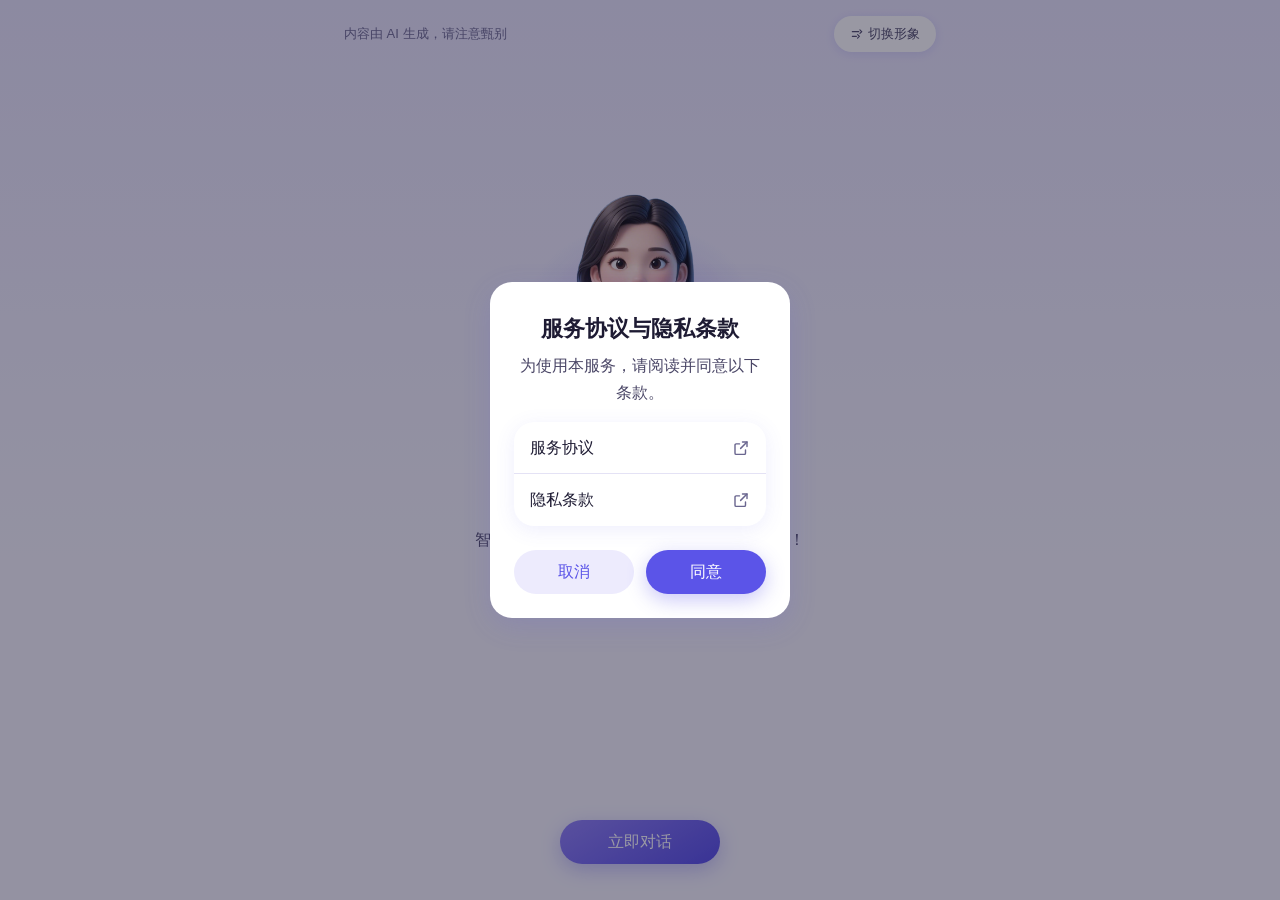
==== commit c3081385: "feat: 协议确认弹窗 + 矮横屏左右分栏 授权流程加协议一道：页面加载后即弹「服务协议与隐私条款」， 同意才继续（微信端直接进授权态播报，非微信端仍走扫码）， 取消/Esc 清登录态回「立即对话」" ====
--- a/index.html
+++ b/index.html
@@ -203,6 +203,11 @@
   -webkit-overflow-scrolling: touch;
   scrollbar-width: none;
   position: relative;   /* 退场的旧轨道按它定位，否则会跑到 #greet-box 顶上 */
+  /* 长回复在本区内滚。底部渐隐遮罩（#greet-box::after，高 1.1em）贴盒子底边，
+     滚动到底时最后一行会被盖住。留一段略高于遮罩的底部内边距，让它能滚出遮罩。
+     1.3em 而非 1.1em：等于遮罩高时两者边界重合，取整后仍差 1px。
+     副作用：内容不超高时也会多 1.3em 空白，但那时 scrollTop 恒为 0、看不见。 */
+  padding-bottom: 1.3em;
 }
 .js-answered .answer::-webkit-scrollbar { display: none; }
 .js-answered .answer .greet__line {
@@ -471,6 +476,38 @@
 .authq__qr img { width: 100%; height: 100%; display: block; }
 /* button 重置后文字仍按继承对齐：弹窗 .modal 标题默认左对齐，这里居中 */
 .authq h2 { text-align: center; }
+
+/* ---- 协议确认弹窗 ---- */
+#proto-sheet { width: 300px; max-width: calc(100% - var(--sp-xl) * 2); }
+#proto-sheet h2 { text-align: center; }
+/* 标题只是接焦点的落点（见 DOM 注释），不该画出焦点框 */
+#proto-sheet h2:focus,
+#proto-sheet h2:focus-visible { outline: none; }
+.protosheet-intro {
+  margin-top: var(--sp-xs);
+  font-size: var(--text-sm);
+  color: var(--ink-3);
+  text-align: center;
+}
+/* 两条协议用 .row 骨架，右侧外链图标（语义是「跳出去」，不是进下一级）。
+   行高按热区收缩：弹窗只有 300px 宽，.row 默认 padding 在弹层里偏肥。 */
+#proto-sheet .rowlist { margin-top: var(--sp-md); }
+#proto-sheet .row { padding: var(--sp-sm) var(--sp-md); min-height: var(--h-tap); }
+#proto-sheet .row:hover { background: var(--mist-1); }
+.proto__name { flex: 1 1 auto; font-size: var(--text-base); color: var(--ink); }
+.proto__ext { flex: 0 0 auto; width: 18px; height: 18px; color: var(--ink-3); }
+#proto-sheet .proto__link,
+#proto-sheet .proto__link:hover { text-decoration: none; }
+
+/* 矮横屏（568×320 实测）：弹窗 335px 高装不下，按钮被切在底部。
+   收紧纵向：隐藏说明句、行与按钮间距各降一级、弹窗内边距减半。 */
+@media (max-height: 399.98px) {
+  #proto-sheet { padding-top: var(--sp-md); padding-bottom: var(--sp-md); }
+  .protosheet-intro { display: none; }
+  #proto-sheet .rowlist { margin-top: var(--sp-sm); }
+  #proto-sheet .row { min-height: 0; padding: var(--sp-xs) var(--sp-md); }
+  #proto-sheet .cluster { margin-top: var(--sp-md); }
+}
 
 /* 授权后把两个图标钮换回来，同时收起「立即对话」。
    播报中（.js-speaking）两个钮让位给播报钮，播完再换回来。 */
@@ -622,56 +659,151 @@
 }
 
 /* --------------------------------------------------------------------------
-   矮横屏：把这一屏压进视口，不再纵向滚动
+   矮横屏：左右分栏，把横向余量换给形象
    --------------------------------------------------------------------------
-   上面那句 `calc(100dvh - 334px)` 的 334 是按**竖屏**内容标定的。横屏一矮
-   （320~430px 是常态），100dvh - 624 直接变负数，被 clamp 顶到 190px 下限，
-   而 190px 对这么矮的视口仍然太大 —— 页面就开始纵向滚动。
-
-   两处一起改，缺一不可：
-
-   1) 底部让位收掉。那 104px 是给**底部**按钮区留的，而横屏下（见文件末尾的
-      查询）按钮已经挪到左侧、不再占据底部，这 104px 纯是浪费。
-      **只限横屏**：竖屏下按钮仍在底部，这层让位必须留着。
-   2) 形象位允许压到 110px。190px 是为竖屏矮机定的下限，对横屏太松。
-
-   248 这个常数 = 形象位之外的**全部**纵向开销，实测：
-     16 上内边距 + 36 顶行 + 12 形象上边距 + 81 问候语区（横屏不折行）
-     + 91 收音行 + 12 下内边距（安全区）= 248
-   **收音行是 91 不是 56**（波形 40 + 间距 8 + 文字 27 + 上内边距 16）。
-   早先按 56 记，矮横屏三档各多溢出 35px。
-   （AI 标识已并入顶行，不再单独占纵向空间。）
-   于是 110px 下限对应的最小视口 = 358px；更矮时才会整页滚动。 */
+   横屏只有三百多像素高，而纵向堆叠时「形象 + 问候语 + 收音行」三块要一起挤，
+   844×390 上形象只剩 82px —— 人物几乎看不出是谁。
+
+   但横屏左右有大片空白：内容列只有 640px 宽（视口 844），两侧各空 102px。
+   所以改成左右分栏，形象独占左列、吃满整个 stage 的高度，右列放
+   问候语 + 收音行。形象由「纵向被挤压」变成「由可用高度决定」。
+
+   两处配合，缺一不可：
+   1) 底部让位收窄：104 → 72（按钮直径 + 安全区）。
+      **只限横屏**：竖屏纵向宽裕，保持原值。
+   2) stage 显式定高 —— 详见下方 .home__stage 的注释。 */
 @media (orientation: landscape) and (max-height: 519.98px) {
+  /* 横屏把「形象」与「问候语 + 收音行」改为左右分栏。
+     原来三块纵向堆叠，形象的可用高度被问候语和收音行挤到 82px（844×390）；
+     而横屏左右各有上百像素是空的 —— 内容列只有 640px 宽，视口 844。
+     分栏后形象能吃满整个 stage 的高度，纵向开销只剩顶部行与底部让位。
+     左形象 / 右文字：形象贴左，与顶部「内容由 AI 生成」同侧。 */
+  .home__stage {
+    display: grid;
+    /* 形象列宽上限 300px（与竖屏基准一致），高度由 stage 决定；
+       右栏吃剩余宽度。形象宽高比 1:1，所以列宽也直接决定形象高度 ——
+       给上限是为了不让它在宽横屏里被拉成巨幅。 */
+    grid-template-columns: minmax(120px, min(300px, 38%)) minmax(0, 1fr);
+    grid-template-areas:
+      "figure greet"
+      "figure listen";
+    /* 两行都给 minmax(0, 1fr)：形象的 1:1 比例会反过来撑高行高（循环依赖），
+       显式 1fr + 允许压到 0 才能让它服从 stage 的可用高度。 */
+    grid-template-rows: minmax(0, 1fr) minmax(0, 1fr);
+    align-items: center;
+    column-gap: var(--sp-md);
+    row-gap: 0;
+    /* **必须显式定高**。body 只有 min-height:100dvh、高度 auto，
+       .home__main 又是 flex:1 1 auto —— 内容多高 body 就多高，flex 的收缩
+       从来不会触发，于是 stage 会按形象 1:1 撑到列宽那么多，整页往下滚。
+       定高后形象改由可用高度决定，与竖屏那套「定高换位置稳定」同理。 */
+    height: calc(100dvh - var(--sp-md) - 36px - var(--h-dock) - var(--pad-bottom));
+    min-height: 0;
+  }
+  /* 纵向堆叠时用一对弹性占位伪元素做垂直居中。改成 grid 后它们会变成
+     额外的 grid 项、被自动放进网格里，撑坏显式区域 —— 这里删掉。 */
+  .home__stage::before,
+  .home__stage::after { display: none; }
+  /* 分栏后由 grid 定位，原先纵向堆叠的 margin / 高度都不再需要。
+     高度用 100% 撑满整列：形象按 stage 高度等比缩放，
+     宽度由 grid 的列宽上限管住，不会被拉成巨幅。 */
+  .figure--hero {
+    grid-area: figure;
+    max-width: none;
+    margin: 0;
+    height: 100%;
+    align-self: stretch;
+  }
+  .home__greet {
+    grid-area: greet;
+    /* **必须定高，不能用 auto**。竖屏定高是为了「数字人不动」（见 --greet-h 注释）；
+       横屏分栏同样需要 —— 播报换句时轨道行数/字重变化会让盒子长高，
+       配合 align-self:end 就会顶着底边往上长，字幕看起来逐渐上移。
+       定成 100%：盒高锁死在网格行高上，内容超出走内部滚动。 */
+    height: 100%;
+    align-self: stretch;
+    padding-top: 0;
+    text-align: left;
+    overflow: hidden;   /* 与竖屏同口径：超出部分由 #answer 内部滚 */
+    /* 内容贴行底。定高后盒子撑满整行，若不指定对齐，短内容会堆在行顶、
+       下方空一片；贴底才与改前「align-self:end + 高度 auto」的观感一致。 */
+    display: flex;
+    flex-direction: column;
+    justify-content: flex-end;
+  }
+  /* 收音行在右栏下方。它原本靠负 top 上移到字幕盒中央，
+     分栏后不再需要那套校正 —— 归零，回到自身所在的格子里。 */
+  .listening {
+    grid-area: listen;
+    top: 0;
+    align-self: start;
+    align-items: flex-start;
+    padding-top: var(--sp-xs);
+  }
+  /* 录音中：波形与状态文字移到「回复信息区域」正中。
+     该区域就是右栏（greet + listen 两行）。问候语此时 visibility:hidden
+     但仍占位，所以让收音行直接铺满两行并居中，正好压在那块空白上。
+     放在本条之后、且同为 (0,2,0)，才能盖住上面的 listen 格子定位。 */
+  .is-rec .listening {
+    grid-row: 1 / -1;
+    grid-column: 2;
+    align-self: stretch;
+    justify-self: stretch;
+    align-items: center;
+    justify-content: center;
+    padding-top: 0;
+    /* 竖屏那套负 top 位移是「贴到字幕盒中央」用的，分栏后由 grid 居中，
+       必须归零，否则整块被顶到 stage 上方（实测 y=-49）。 */
+    top: 0;
+  }
+  /* 播报态：回复区铺满右栏两行（266px 而非半行 133px）。
+     原来只占第一行，长首句（31 字折 3 行）就撑满并顶到 stage 顶部。
+     铺满后容纳能力翻倍，底边固定、内容向上生长的空间也够。
+     **不做垂直居中**：换句时块高波动 34px，居中会让字幕上下跳
+     （实测 91→88→57），与「播报时字幕固定」冲突。 */
+  .js-answered .home__greet {
+    grid-row: 1 / -1;
+    height: 100%;
+    /* 视觉居中：内容块在右栏里上下留白均分。
+       贴底（flex-end）时短回复会吊在底部，观感不平衡。 */
+    justify-content: center;
+    padding-bottom: var(--sp-md);
+  }
+  /* 等待回复的三点泡泡居中于「回复信息区域」（右栏整个区域，含收音行）。
+     #greet-box 只占上半行，在其中居中会偏上；这里让 greet 铺满右栏两行，
+     再把唯一的可见子项（泡泡）双向居中。
+     只影响 js-answering 这一态，播报/欢迎态的贴底与布局不受影响。 */
+  .js-answering .home__greet {
+    grid-row: 1 / -1;
+    height: 100%;
+    justify-content: center;
+    overflow: visible;      /* 泡泡不需要滚动容器 */
+  }
+  .js-answering .answer-typing { align-self: center; }
+
+  /* 按钮回到下方后，让位只需「按钮直径 + 安全区」（104 → 72），
+     省下的 32px 全给形象位。竖屏仍用基类的 104 —— 那里纵向宽裕。 */
   .home__main--hasdock {
-    padding-bottom: var(--pad-bottom);   /* 底部已无按钮，只留安全区 */
-  }
-  /* 横屏视口宽，副标题不会折行，全高只需 81px（竖屏按窄屏最坏的 110 留会白撑 29）。 */
-  .home__greet { height: 81px; }
-  :root { --greet-h: 81px; }   /* 录音时波形上移的距离要跟着变 */
-  .figure--hero {
-    height: clamp(110px, calc(100dvh - 248px), var(--figure-hero));
-  }
-}
-/* 极矮横屏（≤339px，实测最极端是 568×320）：上面那档按 110px 形象下限算，
-   最少要 358px 视口；再矮就会滚。这一档把下限放到 72px ——
-   72 = 320 − 248，刚好卡在 568×320 一屏不滚（75px 时还差 3px）。
-   形象仍是可辨认的半身像，换来严格一屏不滚。 */
-@media (orientation: landscape) and (max-height: 339.98px) {
-  .figure--hero {
-    height: clamp(72px, calc(100dvh - 248px), var(--figure-hero));
-  }
-  /* 「立即对话」在极矮横屏下会横跨到页面中部、压在问候语上（实测 568×320
-     与字幕叠了 44px）。收窄并贴到左缘 —— 与三个圆钮同一列，横屏左侧通栏
-     本来就是动作区。已授权态它不显示，只有未授权才会看到。 */
+    padding-bottom: calc(var(--h-dock) + var(--pad-bottom));
+  }
+}
+/* 极矮横屏（≤369px，覆盖 568×320 与 640×360）：左右空间也紧张了，
+   分栏比例偏向形象，并缩小问候语字号给右栏让宽。 */
+@media (orientation: landscape) and (max-height: 369.98px) {
+  .home__stage {
+    grid-template-columns: minmax(96px, 1fr) minmax(0, 1fr);
+    column-gap: var(--sp-sm);
+  }
+  .greet__hi { font-size: var(--text-md); }
+  /* 右栏只有 254~290px，副标题按基类字号会折两行、把问候区顶高。
+     缩一档让它保持一行（横屏左右分栏本来就窄）。 */
+  .greet__sub { font-size: var(--text-sm); }
+  /* 「立即对话」在极矮横屏下横跨感过强。收窄 —— 横屏可用宽度本就紧张，字号缩一档。 */
   .dock-cta {
-    left: var(--pad-start);
-    transform: none;
     padding: 0 var(--sp-lg);
     min-width: 0;
     font-size: var(--text-xs);
   }
-  .dock-cta:active { transform: translateY(1px); }
 }
 
 /* ---- 形象选择弹层（原生 dialog，见 DESIGN.md D8） ---- */
@@ -748,49 +880,33 @@
 .is-blocked:active { transform: none; }
 
 /* ==========================================================================
-   矮横屏：三个动作区改到屏幕左侧、垂直居中
+   矮横屏：动作区仍在底部居中（与竖屏同构），只把间距收紧
    ==========================================================================
-   只在**矮横屏**（横屏 + 高度 < 520px）生效 —— 手机横过来是典型场景：
-   纵向只剩三百多像素，内容放不下、页面开始滚动，而按钮是 fixed 钉在视口底部，
-   会压在问候语那几行字上（844×390 实测）。挪到左侧通栏空处，既避开文字，
-   也顺带利用了横屏多出来的横向空间。
-
-   **为什么卡高度而不是宽度**：问题的根因是纵向空间不够，跟屏幕多宽无关。
-   按宽度卡会漏掉「宽屏但很矮」的横屏（如 1280×400），按高度卡正对病根。
-   阈值 520 取自实测两头：手机横屏 375~414 要改，平板横屏 768、桌面横屏 800
-   不必改（那里纵向本来就够，且内容居中 640px 宽时按钮孤悬最左会离得很远）。
-
-   其余情况**一概不受影响**：竖屏、平板竖屏、高横屏都走原来的底部居中。
+   横屏 + 高度 < 520px 时纵向只有三百多像素。动作区不再挪到左侧 ——
+   统一留在底部，位置与竖屏一致，只做两处收紧：
+     1) 底部呼吸量 --sp-lg(24) 收到 --pad-bottom(12)，让出 8px；
+     2) 造型与位置全部沿用基类，不改 left/transform。
+   纵向空间由两处让出来：上面 .home__main--hasdock 的让位收到 72（基类 104），
+   以及 .home__stage 显式定高时扣掉的那份让位。
+
+   其余情况一概不受影响：竖屏、平板竖屏、高横屏都走原来的底部居中。
 
    **必须放在样式块最末**：`.dock-cta` / `.dock--speak` 的基类规则定义在本块
    之前，同特异性下后写者胜 —— 放前面会被基类静默盖掉（踩过一次：
    三个容器只有 .dock--float 生效，另两个纹丝不动）。 */
 @media (orientation: landscape) and (max-height: 519.98px) {
+  /* 输入条跟着压到最低。基类的 bottom 还留着桌面那份 --sp-lg(24px) 的呼吸量，
+     竖屏有富余、矮横屏没有 —— 实测 844×390 / 667×375 / 568×320 三档都会
+     压住字幕最后一行 16px。收到 --pad-bottom（12px）后三档各让出 8px 空隙。 */
+  .inputbar { bottom: var(--pad-bottom); }
+
+  /* 三个动作区同样收到 --pad-bottom，与输入条同一条底线：
+     谁显示都用同一组坐标，切换时不跳位置。 */
   .dock--float,
   .dock-cta,
   .dock--speak {
-    left: var(--pad-start);          /* 与上方「切换形象」胶囊的左缘对齐 */
-    bottom: auto;
-    top: 50%;
-    transform: translateY(-50%);     /* left 已到位，transform 只做垂直校正 */
-  }
-  /* 两个图标钮改竖排：录音在上、键盘在下。
-     横屏左侧是一长条窄通栏，左右并排会占掉一大截横向空间；
-     竖排正好嵌进去，也和「上面录音、下面键盘」的阅读顺序一致。
-     方向反过来即可 —— DOM 顺序本来就是 mic 在前、keyboard 在后，
-     不必改结构。居中沿用 .dock 基类的 align-items: center。 */
-  .dock--float { flex-direction: column; }
-
-  /* 按下反馈得单写一条：`.dock-cta:active`（0,2,0）比上面单类名的 (0,1,0) 高，
-     不写的话横屏下按下会把 translateX(-50%) 加回来、横向跳半个身位。
-     这条偏振垂直那 1px。 */
-  .dock-cta:active { transform: translateY(calc(-50% + 1px)); }
-
-  /* 输入条跟着压到最低。基类的 bottom 还留着桌面那份 --sp-lg(24px) 的呼吸量，
-     竖屏有富余、矮横屏没有 —— 实测 844×390 / 667×375 / 568×320 三档都会
-     压住字幕最后一行 16px。收到 --pad-bottom（12px）后三档各让出 8px 空隙。
-     位置仍居中：这里只改纵向，left/transform 沿用基类。 */
-  .inputbar { bottom: var(--pad-bottom); }
+    bottom: var(--pad-bottom);
+  }
 }
 
 /* 反馈条走顶部 —— 已收进 base.css 的 .toast，本页不再覆写。
@@ -959,6 +1075,36 @@
   </button>
 </dialog>
 
+<!-- 协议确认。授权成功后弹一次，同意才进入播报态。
+     两条协议地址待定，点击先给 toast 占位（同账户页口径）。
+     取消/Esc 一律回未授权：清 skl.user、恢复「立即对话」。 -->
+<dialog class="modal" id="proto-sheet" aria-labelledby="proto-sheet-title">
+  <!-- tabindex=-1 + autofocus：showModal 默认聚焦第一个可聚焦元素（那条协议链接），
+       会画出一圈焦点框像「已选中」。让焦点落在标题上，读屏仍能播报弹窗标题。 -->
+  <h2 id="proto-sheet-title" tabindex="-1" autofocus>服务协议与隐私条款</h2>
+  <p class="protosheet-intro">为使用本服务，请阅读并同意以下条款。</p>
+  <div class="rowlist">
+    <a class="row proto__link" href="#" data-proto="服务协议">
+      <span class="proto__name">服务协议</span>
+      <svg class="proto__ext" viewBox="0 0 24 24" fill="none" stroke="currentColor"
+           stroke-width="1.9" stroke-linecap="round" stroke-linejoin="round" aria-hidden="true">
+        <path d="M14 4h6v6"/><path d="M20 4l-8.5 8.5"/>
+        <path d="M18 14.5V19a1.5 1.5 0 0 1-1.5 1.5h-11A1.5 1.5 0 0 1 4 19V8a1.5 1.5 0 0 1 1.5-1.5H10"/></svg>
+    </a>
+    <a class="row proto__link" href="#" data-proto="隐私条款">
+      <span class="proto__name">隐私条款</span>
+      <svg class="proto__ext" viewBox="0 0 24 24" fill="none" stroke="currentColor"
+           stroke-width="1.9" stroke-linecap="round" stroke-linejoin="round" aria-hidden="true">
+        <path d="M14 4h6v6"/><path d="M20 4l-8.5 8.5"/>
+        <path d="M18 14.5V19a1.5 1.5 0 0 1-1.5 1.5h-11A1.5 1.5 0 0 1 4 19V8a1.5 1.5 0 0 1 1.5-1.5H10"/></svg>
+    </a>
+  </div>
+  <div class="cluster">
+    <button class="btn btn--quiet" type="button" id="proto-cancel">取消</button>
+    <button class="btn btn--primary" type="button" id="proto-ok">同意</button>
+  </div>
+</dialog>
+
 <dialog class="sheet" id="avatar-sheet" aria-labelledby="avatar-sheet-title">
   <h2 id="avatar-sheet-title">选择数字人形象</h2>
 
@@ -1150,15 +1296,55 @@
      非微信：等用户点「立即对话」走确认窗。 */
   if (isWx) document.documentElement.classList.add('is-wx');
 
+  /* 协议确认：页面加载后即弹（两条路径都先过协议），同意才继续。
+     同意之前不写 skl.user、不加 .js-granted，所以「取消」天然回到未授权。 */
+  var protoSheet = document.getElementById('proto-sheet');
+
+  /* toast 是 body 上的普通元素，永远在 :modal 的 top layer 之下。
+     弹层开着时把它挪进弹层，两者同处 top layer 才看得见；关闭时挪回 body。
+     定位是 fixed、锚视口，dialog 无 transform，所以挪进挪出位置不变。 */
+  var toastHome = document.querySelector('.toast');
+
+  function openProtoSheet() {
+    if (toastHome && toastHome.parentNode !== protoSheet) protoSheet.appendChild(toastHome);
+    if (typeof protoSheet.showModal === 'function') protoSheet.showModal();
+    else protoSheet.setAttribute('open', '');
+  }
+  function closeProtoSheet() {
+    if (typeof protoSheet.close === 'function') protoSheet.close();
+    else protoSheet.removeAttribute('open');
+    if (toastHome && toastHome.parentNode !== document.body) document.body.appendChild(toastHome);
+  }
+
   function grant() {
+    /* 播报挪到下一帧：此刻 showModal 的弹层还开着，若同步 startSpeak()，
+       两个 .dock 在同一个渲染帧里一显一隐，会闪一下。
+       等一帧让弹层先关、布局落定，再交换（closeProtoSheet 在 grant() 之后才调）。
+       微信路径加载时无手势，走 speakGreetingWx（含首次点击补播）。 */
     Auth.boot();               /* 已授权则 no-op */
     document.documentElement.classList.add('js-granted');
-    /* 播报挪到下一帧：此刻 showModal 的弹层还开着，若同步 startSpeak()，
-       两个 .dock 在同一个渲染帧里一显一隐，会闪一下。
-       等一帧让弹层先关、布局落定，再交换（closeAuthSheet 在 grant() 之后才调）。
-       微信路径加载时无手势，走 speakGreetingWx（含首次点击补播）。 */
     setTimeout(isWx ? speakGreetingWx : speakGreeting, 0);
   }
+
+  /* 同意：微信端直接进授权态（它本来加载即授权）；
+     非微信端只关弹窗，仍要走「立即对话 → 扫码」那一步。 */
+  document.getElementById('proto-ok').addEventListener('click', function () {
+    closeProtoSheet();
+    if (isWx) grant();
+  });
+  /* 取消 / Esc / 点遮罩一律回未授权：登录态根本没写，只需确保未授权外观。 */
+  function denyGrant() {
+    closeProtoSheet();
+    try { localStorage.removeItem('skl.user'); } catch (err) { /* 无痕模式等 */ }
+  }
+  document.getElementById('proto-cancel').addEventListener('click', denyGrant);
+  protoSheet.addEventListener('cancel', denyGrant);   /* Esc 不经过按钮 */
+  document.querySelectorAll('.proto__link').forEach(function (a) {
+    a.addEventListener('click', function (e) {
+      e.preventDefault();
+      toast(a.getAttribute('data-proto') + '链接待接入');
+    });
+  });
 
   /* 授权成功后自动播报问候语。
      走浏览器内置的 speechSynthesis —— 演示站无后端，这是唯一不引依赖的出声路。
@@ -1510,19 +1696,17 @@
      代价是桌面微信也会按微信端处理（它没有公众号授权能力），
      这个单一规则更好预期，也符合「微信浏览器里就该走微信那套」。 */
 
-  /* 刷新后恢复登录态：auth.js 把登录结果写在 localStorage['skl.user']，
-     之前只写不读，导致每次刷新都要重新扫码。这里读回来，直接进授权态。
-     **不重播欢迎语** —— 用户是刷新页面，不是刚登录；再来一遍会被当成噪音。
-     微信端没有「未登录」态，照旧走 grant()（含自动播报）。 */
-  function hasStoredLogin() {
-    try { return !!localStorage.getItem('skl.user'); } catch (err) { return false; }
-  }
-
-  if (isWx) grant();
-  else if (hasStoredLogin()) {
-    /* 只切底部动作区；欢迎语本来就是静态 HTML，不用还原。 */
-    document.documentElement.classList.add('js-granted');
-  }
+  /* 演示用：每次刷新都清掉登录态。
+     不清的话，点过一次扫码后 skl.user 就永久留在本地，之后每次打开都直接进
+     授权态、「立即对话」被藏起，扫码授权这一段再也没法复现。
+     真实接入微信授权后删掉这一行，恢复「刷新保持登录」。
+     必须在下方 isWx/grant 之前清：微信端 grant() 会把它写回来。 */
+  try { localStorage.removeItem('skl.user'); } catch (err) { /* 无痕模式等，忽略 */ }
+
+  /* 协议在页面加载后就弹，两条路径都先过协议。
+     同意后：微信端直接 grant（它本就加载即授权）；非微信端只关窗，
+     仍要走「立即对话 → 扫码」那一步。 */
+  openProtoSheet();
 
   /* 授权确认弹窗。老内核（部分微信 X5）无 showModal，
      只写 if 的话点了没反应 —— 同转写弹窗的兜底写法。 */
@@ -1542,7 +1726,7 @@
 
   if (!isWx) {
     document.getElementById('btn-start').addEventListener('click', openAuthSheet);
-    /* 点占位二维码 = 演示「扫上了」→ 授权成功。没有别的按钮。 */
+    /* 点占位二维码 = 演示「扫上了」→ 授权。协议已在页面加载时确认过。 */
     document.querySelector('.authq__qr').addEventListener('click', function () {
       grant();
       closeAuthSheet();
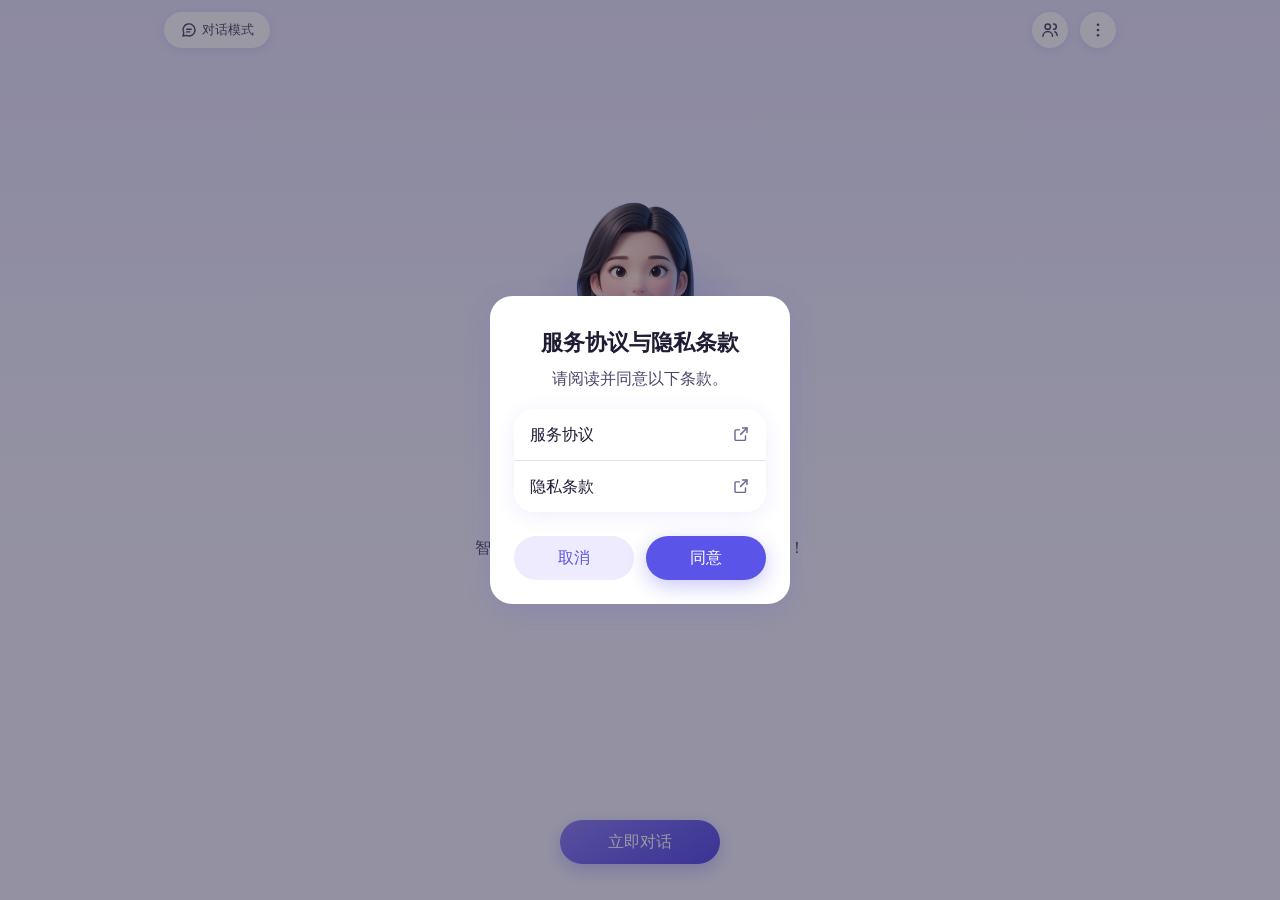
==== commit c7926ddc: "feat(v3): 设置页 + 对话/历史页 + 扫码授权门禁 三页骨架补齐：对话页、历史列表、设置页，顶栏统一加竖排三点入口。 首页「切换形象」图标换成双人轮廓（原横线加箭头读起来像排序）。  设置" ====
--- a/index.html
+++ b/index.html
@@ -6,6 +6,9 @@
 <title>数字人对话 | 湖北社科数据信息联盟</title>
 <link rel="stylesheet" href="./h5v2/tokens.css">
 <link rel="stylesheet" href="./h5v2/base.css">
+<link rel="stylesheet" href="./assets/theme.css">
+<script src="./js/settings.js"></script>
+<script>Settings.applyTheme();</script>
 <style>
 /* ==========================================================================
    首页 · Companion-Hero —— 见 h5v2/DESIGN.md §4.1
@@ -46,27 +49,69 @@
   flex: 1 1 auto;
   display: flex;
   flex-direction: column;
-  padding-top: var(--sp-md);
+  /* 顶部间距交给 .toprow 自己给（--sp-sm，与对话页顶栏一致）。
+     原来这里写 --sp-md(16px)，比对话页的 12px 多 4px，
+     两页互切时顶栏按钮会上下跳。 */
   /* 内容超出视口时整页滚动（§9「页面必须能滚」），不做固定高度 */
 }
 
-/* 顶部工具行：切换形象。这里不重绘微信导航栏，只是一个页内动作。 */
+/* 顶部工具行：切换模式（左）+ 切换形象（右）。不重绘微信导航栏，都是页内动作。
+
+   宽度对齐对话页顶栏（.docpage__bar 走 --w-docpage 1000px），
+   这样两页互切时按钮不会左右跳。正文内容仍留在 640px 的内容栏里 ——
+   本页只有这一行越出内容栏，用负 margin 对称补偿。
+   窄屏时 min() 退化成视口宽减左右内边距，与对话页顶栏一致，
+   所以这个式子两端都对得上，不需要额外的媒体查询。 */
 .toprow {
+  /* 内边距也照抄 .docpage__bar（--pad-start / --pad-end），
+     否则两页按钮离屏幕边的距离不一样，切页时仍会看到横向位移。
+
+     宽度用 100vw 而不是「父内容宽 + padding」：本元素已经是 .home__main
+     的子项，父级的 padding-inline 已把它缩进过一次，再在同一条式子里扣
+     一次会双重缩进（窄屏实测比对话页多缩 16px）。
+     margin-inline 里的 50% 是相对父内容宽，减去自身半宽即回到视口居中。 */
+  --toprow-w: min(var(--w-docpage), 100vw);
+  box-sizing: border-box;
+  width: var(--toprow-w);
+  margin-inline: calc(50% - var(--toprow-w) / 2);
+  /* 顶部间距 = 对话页顶栏的 --sp-sm(12px)，两页互切时按钮不上下跳。
+     .home__main 已不再提供 padding-top，这里给的就是唯一一份。 */
+  padding-block: var(--sp-sm);
+  padding-inline: var(--pad-start) var(--pad-end);
   display: flex;
-  /* 两端对齐：AI 标识贴左、切换形象贴右。只有胶囊时有它自己在右端。 */
   justify-content: space-between;
   align-items: center;
   gap: var(--sp-sm);
 }
-/* 这行 AI 标识挤在页头，不该再用 base.css 那份 12px 上下 padding：
-   那套是为「独立成行、居中陈列」写的，放在 toprow 里会把行高撑到 46px，
-   比胶囊(36px)还高、整行重心被拉下去。这里压成纯文字行。 */
-.toprow .aiflag {
-  padding: 0;
-  text-align: left;
+/* 右侧两颗（切换形象 + 设置）成组，space-between 只在「模式钮」与这组之间分配，
+   所以模式钮靠最左、这组靠最右，中间的按钮不会跑到正中。 */
+.toprow__right {
+  display: flex;
+  align-items: center;
+  gap: var(--sp-sm);
+}
+
+/* AI 标识改到欢迎字幕下方。base.css 的 .aiflag 自带 12px 上下 padding 与居中，
+   这里只补两点：不要在字幕区定高里额外撑高（用绝对定位/负 margin 都会影响
+   数字人位置），所以直接并用 margin 收掉上内边距，靠 .home__greet 的
+   overflow 让它在字幕区外自然溢出显示。 */
+.home__aiflag {
+  /* 与上方欢迎字幕拉开间距：base 自带 12px 上 padding，这里再叠 8px，
+     合计 20px（原来用负 margin 抵成 0，标识贴着副标题太近）。 */
+  margin-top: var(--sp-xs);
+  padding-bottom: 0;                     /* 下方留白交给下一行 */
   font-size: var(--text-xs);
   color: var(--ink-3);
 }
+/* 播报/回复/加载态不显示：那时字幕区是播报窗口，标识混在里面会被误读成内容。
+   **必须是 display:none 而不是 visibility:hidden** —— 后者仍占位，
+   34px 的标识会把 #answer 往下推，110px 的字幕区就只装得下两行了（实测裁掉第三行）。
+   录音态（.is-rec）用 visibility：字幕整块本来就隐藏，让不让位都看不出来，
+   且录音行要靠这块占位定位，不能塌。 */
+.js-speaking .home__aiflag,
+.js-answering .home__aiflag,
+.js-answered .home__aiflag { display: none; }
+.is-rec .home__aiflag { visibility: hidden; }
 
 /* 切换形象：窄屏是纯图标圆钮，≥375 恢复成「图标 + 文字」胶囊。
    窄屏省横向空间（页头这行还挤着 AI 标识），宽屏文案回来、指示更明确。
@@ -86,9 +131,10 @@
 .pill--icon svg { width: 18px; height: 18px; }
 .pill__label { display: none; }
 
-/* ≥375：文字回来、形状回到基类的胶囊。只覆盖圆钮那几条，其余仍走 .pill。
-   375 取自竖屏主流宽度（iPhone 全系）——320/360 仍留圆钮，避免页头挤成一团。 */
-@media (min-width: 375px) {
+/* ≥768：文字回来、形状回到基类的胶囊。只覆盖圆钮那几条，其余仍走 .pill。
+   小于 768 一律纯图标圆钮 —— 手机上页头横向紧张，标题/内容优先，
+   按钮退回图标形态省出宽度。 */
+@media (min-width: 768px) {
   .pill--icon {
     width: auto;
     min-width: auto;
@@ -97,10 +143,41 @@
     justify-content: flex-start;
     aspect-ratio: auto;
   }
-  /* 图标回到基类口径：胶囊里 18px 会盖过文字、抢视觉重心 */
-  .pill--icon svg { width: 14px; height: 14px; }
+  /* 图标保持 18px：胶囊里文字是 13px，14px 图标会显得比字还小、按钮失衡。
+     （原先写 14px 是怕图标压过文字，但那只在文字 16px 时才成立。） */
   .pill__label { display: inline; }
 }
+
+/* 始终圆钮、不显示文字（切换对话模式钮）。叠在 .pill--icon 之后，
+   特异性同为 (0,1,0) 但源序更晚，所以能盖住上面 ≥375 的胶囊化规则。 */
+.pill--round,
+.pill--round .pill__label { display: none; }
+.pill--round {
+  display: inline-flex;
+  width: var(--h-pill);
+  min-width: var(--h-pill);
+  padding: 0;
+  gap: 0;
+  justify-content: center;
+  aspect-ratio: 1 / 1;
+  border-radius: var(--r-pill);
+}
+.pill--round svg { width: 18px; height: 18px; }
+
+/* 设置钮是 <a>：base.css 给所有 a:hover 加了 underline，圆钮里不合体。
+   与另两页顶栏同口径。 */
+.pill--round,
+.pill--round:hover { text-decoration: none; }
+
+/* 深色模式：顶栏两钮的图标与文字改用主色。
+   浅色下走 --ink-2 中性灰（不抢内容），深色底上灰色发闷、边界不清，
+   换 --brand(#8B84F2) 才立得住；三页同一口径。 */
+/* html:not([data-theme="light"]) 让设置页的「强制浅色」同时压住这条媒体查询；
+   下面那条 html[data-theme="dark"] 负责「强制深色 + 系统浅色」。 */
+@media (prefers-color-scheme: dark) {
+  html:not([data-theme="light"]) .toprow .pill { color: var(--brand); }
+}
+html[data-theme="dark"] .toprow .pill { color: var(--brand); }
 
 /* 主体内容在「胶囊以下、按钮以上」的剩余空间里垂直居中。
    用前后两个弹性占位实现，而不是 justify-content: center ——
@@ -158,6 +235,14 @@
 .home__greet {
   box-sizing: border-box;   /* 高度含 padding */
   height: var(--greet-h);
+  /* 欢迎态允许下方内容溢出：AI 标识挂在字幕之后，定高 110 装不下它，
+     溢出显示才落在「字幕下方」而不是被裁掉。它不参与布局高度，
+     所以数字人位置不受影响。
+     播报/回复态改回 hidden —— 那是三行窗口，要裁掉滑出上缘的旧句。 */
+  overflow: visible;
+}
+.js-answering .home__greet,
+.js-answered .home__greet {
   overflow: hidden;
 }
 
@@ -203,11 +288,10 @@
   -webkit-overflow-scrolling: touch;
   scrollbar-width: none;
   position: relative;   /* 退场的旧轨道按它定位，否则会跑到 #greet-box 顶上 */
-  /* 长回复在本区内滚。底部渐隐遮罩（#greet-box::after，高 1.1em）贴盒子底边，
-     滚动到底时最后一行会被盖住。留一段略高于遮罩的底部内边距，让它能滚出遮罩。
-     1.3em 而非 1.1em：等于遮罩高时两者边界重合，取整后仍差 1px。
-     副作用：内容不超高时也会多 1.3em 空白，但那时 scrollTop 恒为 0、看不见。 */
-  padding-bottom: 1.3em;
+  /* 底部内边距只在横屏给（见文件末尾的媒体查询）。
+     竖屏 110px 的字幕区本来就紧：三行 112px 已经超了 2px，
+     再扣掉 1.3em(21px) 就只能看见一行半 —— 实测第二行被切、第三行不见。
+     横屏右栏有 188~258px，那 21px 换「滚到底不被遮罩压字」是划算的。 */
 }
 .js-answered .answer::-webkit-scrollbar { display: none; }
 .js-answered .answer .greet__line {
@@ -226,7 +310,10 @@
   content: '';
   position: absolute;
   left: 0; right: 0; bottom: 0;
-  height: 1.1em;
+  /* 0.7em 而非 1.1em：竖屏 110px 装三行刚好用满，
+     1.1em 的遮罩会把第三行整行吃掉（实测只剩一半）。遮罩只是「还有更多」的暗示，
+     收窄后既有渐隐感，又不挡字。 */
+  height: 0.7em;
   background: linear-gradient(to bottom, rgba(255,255,255,0), var(--canvas));
   pointer-events: none;
 }
@@ -321,17 +408,18 @@
    数字人会跳（同 .listening 的处理口径）。 */
 .is-rec .home__greet { visibility: hidden; }
 /* 波形放大：base.css 的 .wave 是 22px 高、条 3px 宽，首页这个位是画面焦点、
-   显得太小。整体 ×1.8：条宽 5px、高度与各条比例同步放大。
+   显得太小。整体 ×1.45（原 ×1.8 偏大，压住了下方问候语）：
+   条宽 4px、高度与各条按同一比例缩。
    各条高度必须逐条覆写 —— base.css 用了 nth-child 定死 8/14/20/12/17/9/13px。 */
-#hero-wave { height: 40px; gap: 5px; }
-#hero-wave i { width: 5px; }
-#hero-wave i:nth-child(1) { height: 14px; }
-#hero-wave i:nth-child(2) { height: 25px; }
-#hero-wave i:nth-child(3) { height: 36px; }
-#hero-wave i:nth-child(4) { height: 22px; }
-#hero-wave i:nth-child(5) { height: 31px; }
-#hero-wave i:nth-child(6) { height: 16px; }
-#hero-wave i:nth-child(7) { height: 23px; }
+#hero-wave { height: 32px; gap: 4px; }
+#hero-wave i { width: 4px; }
+#hero-wave i:nth-child(1) { height: 11px; }
+#hero-wave i:nth-child(2) { height: 20px; }
+#hero-wave i:nth-child(3) { height: 29px; }
+#hero-wave i:nth-child(4) { height: 18px; }
+#hero-wave i:nth-child(5) { height: 25px; }
+#hero-wave i:nth-child(6) { height: 13px; }
+#hero-wave i:nth-child(7) { height: 18px; }
 
 /* 底部圆形操作区：浮动固定在视口底部，内容从下方穿过。
    用 fixed 而非 sticky —— sticky 要有个滚动祖先才粘得住，
@@ -381,6 +469,19 @@
   flex: 0 0 auto;
 }
 
+/* 底部四个动作钮（录音 / 键盘 / 重播 / 播报停止）统一到 --h-input(48px)，
+   与输入条的取消钮同大。原来走 .iconbtn 基类的 clamp(46px,15vw,60px)，
+   在手机上会到 59~60px，比取消钮大一圈；同一位置换态时尺寸跳变。
+   热区仍是 48 ≥ --h-control(44)，不损失可点性。 */
+#btn-mic,
+#btn-keyboard,
+#btn-replay,
+#btn-speaking {
+  width: var(--h-input);
+  height: var(--h-input);
+  min-height: var(--h-input);
+}
+
 /* 提示文字调浅。
    注意 placeholder 并不继承 .composer__field 的 --ink-3 ——
    base.css 给 input 本身写了 color: var(--ink)，浏览器再据此派生 placeholder，
@@ -403,9 +504,12 @@
 }
 /* 深色下阴影要更黑更实 —— 半透明深紫压在深底上等于没有 */
 @media (prefers-color-scheme: dark) {
-  .iconbtn.composer__send:not([data-send]) {
+  html:not([data-theme="light"]) .iconbtn.composer__send:not([data-send]) {
     box-shadow: 0 2px 6px rgba(0, 0, 0, 0.55), 0 1px 2px rgba(0, 0, 0, 0.4);
   }
+}
+html[data-theme="dark"] .iconbtn.composer__send:not([data-send]) {
+  box-shadow: 0 2px 6px rgba(0, 0, 0, 0.55), 0 1px 2px rgba(0, 0, 0, 0.4);
 }
 
 /* ==========================================================================
@@ -476,6 +580,9 @@
 .authq__qr img { width: 100%; height: 100%; display: block; }
 /* button 重置后文字仍按继承对齐：弹窗 .modal 标题默认左对齐，这里居中 */
 .authq h2 { text-align: center; }
+/* 标题只是接初始焦点的落点（见 DOM 注释），不该画出焦点框。 */
+.authq h2:focus,
+.authq h2:focus-visible { outline: none; }
 
 /* ---- 协议确认弹窗 ---- */
 #proto-sheet { width: 300px; max-width: calc(100% - var(--sp-xl) * 2); }
@@ -485,7 +592,7 @@
 #proto-sheet h2:focus-visible { outline: none; }
 .protosheet-intro {
   margin-top: var(--sp-xs);
-  font-size: var(--text-sm);
+  font-size: var(--text-xs);
   color: var(--ink-3);
   text-align: center;
 }
@@ -499,7 +606,7 @@
 #proto-sheet .proto__link,
 #proto-sheet .proto__link:hover { text-decoration: none; }
 
-/* 矮横屏（568×320 实测）：弹窗 335px 高装不下，按钮被切在底部。
+/* 矮横屏（568×320 实测）：弹窗高度紧张，按钮会被切在底部。
    收紧纵向：隐藏说明句、行与按钮间距各降一级、弹窗内边距减半。 */
 @media (max-height: 399.98px) {
   #proto-sheet { padding-top: var(--sp-md); padding-bottom: var(--sp-md); }
@@ -696,8 +803,11 @@
     /* **必须显式定高**。body 只有 min-height:100dvh、高度 auto，
        .home__main 又是 flex:1 1 auto —— 内容多高 body 就多高，flex 的收缩
        从来不会触发，于是 stage 会按形象 1:1 撑到列宽那么多，整页往下滚。
-       定高后形象改由可用高度决定，与竖屏那套「定高换位置稳定」同理。 */
-    height: calc(100dvh - var(--sp-md) - 36px - var(--h-dock) - var(--pad-bottom));
+       定高后形象改由可用高度决定，与竖屏那套「定高换位置稳定」同理。
+
+       顶行按 **60px** 算（--h-pill 36 + 上下 padding --sp-sm 各 12）：
+       .toprow 现在自带 padding-block，不再是 36。 */
+    height: calc(100dvh - 60px - var(--h-dock) - var(--pad-bottom));
     min-height: 0;
   }
   /* 纵向堆叠时用一对弹性占位伪元素做垂直居中。改成 grid 后它们会变成
@@ -715,7 +825,12 @@
     align-self: stretch;
   }
   .home__greet {
-    grid-area: greet;
+    /* 欢迎态铺满右栏两行（greet + listen），文字在其中垂直居中。
+       只占 greet 一行的话，即使 justify-content:center 也只能在
+       「上半行」里居中 —— 实测文字块中心比右栏中心偏上 47~92px。
+       播报/回复/加载三态在后面各自改回单行或贴底（见文件后段）。 */
+    grid-row: 1 / -1;
+    grid-column: 2;
     /* **必须定高，不能用 auto**。竖屏定高是为了「数字人不动」（见 --greet-h 注释）；
        横屏分栏同样需要 —— 播报换句时轨道行数/字重变化会让盒子长高，
        配合 align-self:end 就会顶着底边往上长，字幕看起来逐渐上移。
@@ -725,11 +840,17 @@
     padding-top: 0;
     text-align: left;
     overflow: hidden;   /* 与竖屏同口径：超出部分由 #answer 内部滚 */
-    /* 内容贴行底。定高后盒子撑满整行，若不指定对齐，短内容会堆在行顶、
-       下方空一片；贴底才与改前「align-self:end + 高度 auto」的观感一致。 */
     display: flex;
     flex-direction: column;
-    justify-content: flex-end;
+    justify-content: center;
+  }
+  /* AI 标识在横屏下与欢迎语同一左沿。
+     base.css 的 .aiflag 自带 text-align:center 与 16px 左右内边距；
+     竖屏居中所以没动，横屏改左对齐后必须一起收掉 ——
+     否则文字被内边距推右 16px，看起来比标题缩进一截。 */
+  .home__aiflag {
+    text-align: left;
+    padding-inline: 0;
   }
   /* 收音行在右栏下方。它原本靠负 top 上移到字幕盒中央，
      分栏后不再需要那套校正 —— 归零，回到自身所在的格子里。 */
@@ -769,6 +890,12 @@
     justify-content: center;
     padding-bottom: var(--sp-md);
   }
+  /* 横屏才给回复区加底部内边距：右栏 188~258px 有余量，
+     这 1.3em 让滚到底时最后一行不被渐隐遮罩压住。
+     竖屏不给 —— 110px 装三行本来就紧，再扣 21px 会切掉内容。 */
+  .js-answered .answer {
+    padding-bottom: 1.3em;
+  }
   /* 等待回复的三点泡泡居中于「回复信息区域」（右栏整个区域，含收音行）。
      #greet-box 只占上半行，在其中居中会偏上；这里让 greet 铺满右栏两行，
      再把唯一的可见子项（泡泡）双向居中。
@@ -796,8 +923,10 @@
   }
   .greet__hi { font-size: var(--text-md); }
   /* 右栏只有 254~290px，副标题按基类字号会折两行、把问候区顶高。
-     缩一档让它保持一行（横屏左右分栏本来就窄）。 */
-  .greet__sub { font-size: var(--text-sm); }
+     缩一档让它保持一行（横屏左右分栏本来就窄）。
+     tokens 没有 --text-sm，只能用 --text-xs(13)——原先写的 --text-sm 是
+     未定义变量，整条声明失效，等于没缩。 */
+  .greet__sub { font-size: var(--text-xs); }
   /* 「立即对话」在极矮横屏下横跨感过强。收窄 —— 横屏可用宽度本就紧张，字号缩一档。 */
   .dock-cta {
     padding: 0 var(--sp-lg);
@@ -909,9 +1038,26 @@
   }
 }
 
-/* 反馈条走顶部 —— 已收进 base.css 的 .toast，本页不再覆写。
+/* 反馈条走顶部 —— 已收进 base.css 的 .toast，本页不再覆写位置。
    原先这里有一份「贴底改贴顶」的页面级覆写，那是因为组件默认贴底；
-   现在组件统一走顶部，各页就不必各自纠正一遍。 */
+   现在组件统一走顶部，各页就不必各自纠正一遍。
+
+   **深色模式必须覆写**：base.css 的 .toast 用 background:var(--ink)、
+   color:var(--ink-on-dark)；深色主题里 --ink 与 --ink-on-dark 同为 #ECEBF5，
+   结果是白底白字、什么都看不见。这里把配色换成反相的一套：
+   深色下用 --surface 作底（深紫灰）、--ink 作字（近白）。 */
+@media (prefers-color-scheme: dark) {
+  html:not([data-theme="light"]) .toast {
+    background: var(--surface);
+    color: var(--ink);
+    box-shadow: var(--sh-raise), 0 0 0 1px var(--line);
+  }
+}
+html[data-theme="dark"] .toast {
+  background: var(--surface);
+  color: var(--ink);
+  box-shadow: var(--sh-raise), 0 0 0 1px var(--line);
+}
 </style>
 </head>
 <body>
@@ -920,19 +1066,41 @@
   <main class="h5__main home__main home__main--hasdock">
 
     <div class="toprow">
-      <!-- AI 标识：合规要求（base.css 写明「任何对话页必现」）。
-           与「切换形象」同行、贴最左；**授权前后都常显**，不做隐藏 ——
-           base.css 那条「必现」是有意为之，藏起来就不合规了。 -->
-      <p class="aiflag">内容由 AI 生成，请注意甄别</p>
-      <!-- 窄屏纯图标圆钮，≥375 显示文字（见 .pill--icon / .pill__label）。
-           aria-label 常留着：窄屏下它是唯一可读名。 -->
-      <button class="pill pill--icon" type="button" id="change-avatar" aria-label="切换形象">
-        <svg viewBox="0 0 24 24" fill="none" stroke="currentColor" stroke-width="2"
-             stroke-linecap="round" aria-hidden="true">
-          <path d="M4 8h11M4 16h7"/><path d="M17 5l3 3-3 3M13 13l3 3-3 3"/>
+      <!-- 切换对话模式：默认数字人对话，点了去普通对话页（chat.html）。
+           带文字「对话模式」—— 与对话页那颗「数字人模式」互为镜像，
+           两边都靠文字说明去向，切页时一眼知道对面是什么。
+           气泡轮廓＝「对话」，与右上「切换形象」的箭头图标区分得开。 -->
+      <button class="pill pill--icon" type="button" id="change-mode"
+              aria-label="切换到普通对话模式">
+        <svg viewBox="0 0 24 24" fill="none" stroke="currentColor" stroke-width="1.9"
+             stroke-linecap="round" stroke-linejoin="round" aria-hidden="true">
+          <path d="M20 12a8 8 0 0 1-11.6 7.1L4 20l1-4.3A8 8 0 1 1 20 12Z"/>
+          <path d="M9 11h6M9 14.5h4"/>
         </svg>
-        <span class="pill__label" aria-hidden="true">切换形象</span>
+        <span class="pill__label" aria-hidden="true">对话模式</span>
       </button>
+      <div class="toprow__right">
+        <!-- 纯图标圆钮（不显示文字）。aria-label 是它唯一可读名。
+             图标是两个人物轮廓（前一人 + 后一人的侧影），表「多个形象可挑」；
+             原先的横线加箭头读起来更像「排序 / 更多」，不是换人。 -->
+        <button class="pill pill--icon pill--round" type="button" id="change-avatar"
+                aria-label="切换形象">
+          <svg viewBox="0 0 24 24" fill="none" stroke="currentColor" stroke-width="2"
+               stroke-linecap="round" stroke-linejoin="round" aria-hidden="true">
+            <circle cx="9" cy="7.5" r="3.6"/>
+            <path d="M2.6 20.4a6.4 6.4 0 0 1 12.8 0"/>
+            <path d="M16.8 3.9a3.6 3.6 0 0 1 0 7.2"/>
+            <path d="M18.4 14.4a5.4 5.4 0 0 1 3.2 4.9"/>
+          </svg>
+        </button>
+        <!-- 设置入口：竖排三点，纯图标圆钮，与「切换形象」同款同尺寸。 -->
+        <a class="pill pill--icon pill--round" id="btn-setting"
+           href="./setting.html?from=index" aria-label="设置">
+          <svg viewBox="0 0 24 24" fill="currentColor" aria-hidden="true">
+            <circle cx="12" cy="5" r="1.8"/><circle cx="12" cy="12" r="1.8"/><circle cx="12" cy="19" r="1.8"/>
+          </svg>
+        </a>
+      </div>
     </div>
 
     <div class="home__stage">
@@ -957,6 +1125,11 @@
       <div class="greet home__greet" id="greet-box">
         <h1 class="greet__hi" id="greet-hi">你好，今天想聊点什么？</h1>
         <p class="greet__sub" id="greet-sub">智库报告 / 学术论文 / 政策解读，都可以问我！</p>
+
+        <!-- AI 标识：合规要求（base.css 写明「任何对话页必现」）。
+             放在欢迎字幕下方；非播报态显示，播报与收录音时由 CSS 隐藏，
+             且不进入播报文本（TTS 只读 #greet-hi / #greet-sub，见 speakGreeting）。 -->
+        <p class="aiflag home__aiflag">内容由 AI 生成，请注意甄别</p>
 
         <!-- 提交提问后的两个后置态（都用 .is-answering 切，见脚本）：
              1) 加载：体系现成的三点跳动气泡，左下角圆角（.bubble--ai）
@@ -1069,7 +1242,10 @@
      二维码用 assets/demo-qr.png 占位，不指向任何真实链接。
      点码 = 演示「扫上了」→ 授权成功；Esc 关掉按「未授权」处理（见脚本）。 -->
 <dialog class="modal authq" id="auth-sheet" aria-labelledby="auth-sheet-title">
-  <h2 id="auth-sheet-title">微信扫码登录</h2>
+  <!-- tabindex=-1 + autofocus：showModal 默认把焦点给第一个可聚焦元素（那颗二维码
+       按钮），会画出一圈焦点框，看着像「二维码已被选中」。让焦点落在标题上，
+       读屏仍能播报弹窗标题。 -->
+  <h2 id="auth-sheet-title" tabindex="-1" autofocus>微信扫码登录</h2>
   <button class="authq__qr" type="button" aria-label="演示：已扫码，点击登录">
     <img src="./assets/demo-qr.png" alt="" width="320" height="320" loading="lazy" decoding="async">
   </button>
@@ -1082,7 +1258,7 @@
   <!-- tabindex=-1 + autofocus：showModal 默认聚焦第一个可聚焦元素（那条协议链接），
        会画出一圈焦点框像「已选中」。让焦点落在标题上，读屏仍能播报弹窗标题。 -->
   <h2 id="proto-sheet-title" tabindex="-1" autofocus>服务协议与隐私条款</h2>
-  <p class="protosheet-intro">为使用本服务，请阅读并同意以下条款。</p>
+  <p class="protosheet-intro">请阅读并同意以下条款。</p>
   <div class="rowlist">
     <a class="row proto__link" href="#" data-proto="服务协议">
       <span class="proto__name">服务协议</span>
@@ -1136,7 +1312,7 @@
 <!-- 反馈条：只在「结果不可见」时用（§7）。录音期间点了禁用钮属于此类。 -->
 <div class="toast" id="toast" role="status" aria-live="polite" hidden></div>
 
-<script src="./auth.js"></script>
+<script src="./js/auth.js"></script>
 <script>
 (function () {
   'use strict';
@@ -1219,6 +1395,15 @@
     }
   });
 
+  /* 切到普通对话模式：跳 chat.html（v1.1 布局）。对话模式不受录音态影响，
+     因为它在首页还没进入录音，按钮本就可用。 */
+  document.getElementById('change-mode').addEventListener('click', function () {
+    /* 录音/播报中被 syncAvatarLock 压暗，这里再挡一手：
+       脚本仍能 .click() 进来，不加判断就会把整页跳走、中断正在播的内容。 */
+    if (isAvatarLocked()) return;
+    location.href = './chat.html';
+  });
+
   list.addEventListener('click', function (e) {
     var opt = e.target.closest('.picker__opt');
     if (!opt) return;
@@ -1259,6 +1444,7 @@
   var toastEl = document.getElementById('toast');
   var keyboardBtn = document.getElementById('btn-keyboard');
   var changeAvatarBtn = document.getElementById('change-avatar');
+  var changeModeBtn = document.getElementById('change-mode');
   var replayBtn = document.getElementById('btn-replay');
 
   var state = 'idle';
@@ -1321,7 +1507,9 @@
        两个 .dock 在同一个渲染帧里一显一隐，会闪一下。
        等一帧让弹层先关、布局落定，再交换（closeProtoSheet 在 grant() 之后才调）。
        微信路径加载时无手势，走 speakGreetingWx（含首次点击补播）。 */
-    Auth.boot();               /* 已授权则 no-op */
+    /* 传 true：首页的授权是用户显式动作（扫码/同意），非微信也要落登录态，
+       否则 chat/account 那边按「未登录」处理。Auth.boot 默认只在微信内生效。 */
+    Auth.boot(true);
     document.documentElement.classList.add('js-granted');
     setTimeout(isWx ? speakGreetingWx : speakGreeting, 0);
   }
@@ -1705,8 +1893,14 @@
 
   /* 协议在页面加载后就弹，两条路径都先过协议。
      同意后：微信端直接 grant（它本就加载即授权）；非微信端只关窗，
-     仍要走「立即对话 → 扫码」那一步。 */
-  openProtoSheet();
+     仍要走「立即对话 → 扫码」那一步。
+
+     例外：设置页「退出登录」回跳时带 ?agreed=1 —— 用户刚在设置页操作过，
+     再拿协议窗拦一次是打断。此时不弹，但仍停在未授权外观，
+     点「立即对话」照常走授权。 */
+  var skipProto = false;
+  try { skipProto = new URLSearchParams(location.search).get('agreed') === '1'; } catch (err) { skipProto = false; }
+  if (!skipProto) openProtoSheet();
 
   /* 授权确认弹窗。老内核（部分微信 X5）无 showModal，
      只写 if 的话点了没反应 —— 同转写弹窗的兜底写法。 */
@@ -1836,23 +2030,26 @@
      形象切换钮是 button，靠这里拦住。两处都给同一条提示。 */
   var BLOCKED_MSG = '正在录音';
 
-  /* 形象切换钮的禁用范围比「录音中」更宽：播报中也禁止 ——
+  /* 顶栏两钮（切换形象 / 切换模式）的禁用范围比「录音中」更宽：播报中也禁止 ——
      形象决定播报音色（形象一 = 女声 / 形象二 = 男声），念到一半换形象会让
-     声音与形象对不上。
+     声音与形象对不上；播报中切走整页更会把正在念的内容打断。
      **禁用的两种情形外观必须一致**（都是 .is-blocked 压暗），且**不弹 toast** ——
      它不像键盘/重播那样是「点错了」的操作，而是本来就不该在这时可用，
      给提示反而多话。 */
   function isAvatarLocked() {
     return isRecording() || document.documentElement.classList.contains('js-speaking');
   }
-  /* 把禁用态同步到形象钮。录音与播报两个状态都调它 ——
-     .is-blocked 由这里统一挂，不再依赖 setBlocked 那条只认录音的路径。 */
+  /* 把禁用态同步到顶栏两钮。录音与播报两个状态都调它 ——
+     .is-blocked 由这里统一挂，不再依赖 setBlocked 那条只认录音的路径。
+     两钮共用同一个判据与同一套外观，避免一个灰一个不灰。 */
   function syncAvatarLock() {
     var locked = isAvatarLocked();
-    changeAvatarBtn.classList.toggle('is-blocked', locked);
-    changeAvatarBtn.setAttribute('aria-disabled', String(locked));
-    if (locked) changeAvatarBtn.setAttribute('tabindex', '-1');
-    else changeAvatarBtn.removeAttribute('tabindex');
+    [changeAvatarBtn, changeModeBtn].forEach(function (el) {
+      el.classList.toggle('is-blocked', locked);
+      el.setAttribute('aria-disabled', String(locked));
+      if (locked) el.setAttribute('tabindex', '-1');
+      else el.removeAttribute('tabindex');
+    });
   }
 
   keyboardBtn.addEventListener('click', function (e) {
--- a/assets/theme.css
+++ b/assets/theme.css
@@ -0,0 +1,112 @@
+/* ==========================================================================
+   外观模式覆盖层 —— 供设置页的「浅色 / 深色」强制切换使用
+   ==========================================================================
+   tokens.css 是设计体系真源，不改它。这里在它之后加载，用
+   html[data-theme="dark"] / html[data-theme="light"] 的选择器特异性
+   （0,1,1）压过 tokens 里的 `@media (...) { :root {...} }`（0,1,0）。
+
+   · 不写 data-theme（或写 "auto"）：什么都不做，跟随系统（tokens 原行为）。
+   · data-theme="light"：强制浅色，即使系统是深色。
+   · data-theme="dark" ：强制深色，即使系统是浅色。
+
+   数值全部照抄 tokens.css 的深色块，不新增颜色 —— 两边必须逐字一致，
+   否则强制切换与跟随系统会出现色差。
+   ========================================================================== */
+
+html[data-theme="light"] {
+  --mist-1:      #FBFAFE;
+  --mist-2:      #F5F4FD;
+  --mist-3:      #EDEBFD;
+  --mist-4:      #E4E2F5;
+  --mist-5:      #D6D3EC;
+
+  --surface:     #FFFFFF;
+  --canvas:      var(--mist-2);
+
+  --ink:         #1E1B33;
+  --ink-2:       #4A4666;
+  --ink-3:       #6A668F;
+  --ink-on-dark: #ECEBF5;
+
+  --line:        var(--mist-4);
+  --line-strong: var(--mist-5);
+  --overlay:     rgba(30, 27, 51, 0.45);
+
+  --brand:       #5B54E8;
+  --brand-deep:  #443DD6;
+  --brand-soft:  #EDEBFD;
+  --on-brand:    #FFFFFF;
+  --focus:       #3F37D6;
+
+  --info:        #2C63C7;  --info-soft:   #EAF0FB;
+  --ok:          #2F8F63;  --ok-soft:     #E8F5EE;
+  --warn:        #B5761F;  --warn-soft:   #FBF1E0;
+  --danger:      #D93A34;  --danger-soft: #FCECEB;
+
+  --grad-hero:   linear-gradient(180deg, #E7E4FB 0%, #F5F4FD 62%, #F5F4FD 100%);
+  --grad-brand:  linear-gradient(150deg, #8B7CF6 0%, #4F46E5 100%);
+  --grad-wave:   linear-gradient(180deg, #8B7CF6 0%, #4F46E5 100%);
+  --grad-aura:   radial-gradient(58% 46% at 50% 40%,
+                   rgba(139, 124, 246, 0.34) 0%, rgba(139, 124, 246, 0) 72%);
+
+  --w-body:   400;
+  --sh-card:  0 4px 20px rgba(91, 84, 232, 0.10);
+  --sh-raise: 0 8px 28px rgba(91, 84, 232, 0.16);
+  --sh-btn:   0 2px 10px rgba(91, 84, 232, 0.14);
+  --sh-sheet: 0 -8px 32px rgba(30, 27, 51, 0.16);
+  --sh-brand: 0 6px 20px rgba(91, 84, 232, 0.32);
+}
+
+/* base.css 里还有两条「深色专属」的视觉微调（形象提亮 + 柔光收一档），
+   它们写在 @media 里，强制切换时不会跟着走。这里补上对应的 data-theme 版本，
+   并给强制浅色一条复位（系统是深色时，那两条仍会命中）。 */
+html[data-theme="dark"] .figure__img { filter: brightness(1.06) contrast(1.04); }
+html[data-theme="dark"] .figure--dock .figure__img { filter: none; }
+html[data-theme="dark"] .figure::before { opacity: .8; }
+
+html[data-theme="light"] .figure__img { filter: none; }
+html[data-theme="light"] .figure::before { opacity: 1; }
+
+html[data-theme="dark"] {
+  --mist-1:      #1A1926;
+  --mist-2:      #14131F;
+  --mist-3:      #2A2743;
+  --mist-4:      #2E2C40;
+  --mist-5:      #3D3A55;
+
+  --surface:     #1E1C2E;
+  --canvas:      #14131F;
+
+  --ink:         #ECEBF5;
+  --ink-2:       #B9B6CE;
+  --ink-3:       #8C89A6;
+  --ink-on-dark: #ECEBF5;
+
+  --line:        var(--mist-4);
+  --line-strong: #3D3A55;
+  --overlay:     rgba(8, 7, 14, 0.62);
+
+  --brand:       #8B84F2;
+  --brand-deep:  #7A72EC;
+  --brand-soft:  var(--mist-3);
+  --on-brand:    #14131F;
+  --focus:       #A79CFA;
+
+  --info:        #7FA8EE;  --info-soft:   #1E2A44;
+  --ok:          #5FBF92;  --ok-soft:     #1B2E25;
+  --warn:        #DDA84F;  --warn-soft:   #33291A;
+  --danger:      #F0736D;  --danger-soft: #34201F;
+
+  --grad-hero:   linear-gradient(180deg, #241F3D 0%, #14131F 62%, #14131F 100%);
+  --grad-brand:  linear-gradient(150deg, #A79CFA 0%, #6F66EC 100%);
+  --grad-wave:   linear-gradient(180deg, #A79CFA 0%, #6F66EC 100%);
+  --grad-aura:   radial-gradient(58% 46% at 50% 40%,
+                   rgba(139, 132, 242, 0.26) 0%, rgba(139, 132, 242, 0) 72%);
+
+  --w-body:   350;
+  --sh-card:  0 4px 20px rgba(0, 0, 0, 0.34);
+  --sh-raise: 0 8px 28px rgba(0, 0, 0, 0.42);
+  --sh-btn:   0 2px 10px rgba(0, 0, 0, 0.34);
+  --sh-sheet: 0 -8px 32px rgba(0, 0, 0, 0.50);
+  --sh-brand: 0 6px 20px rgba(111, 102, 236, 0.40);
+}
